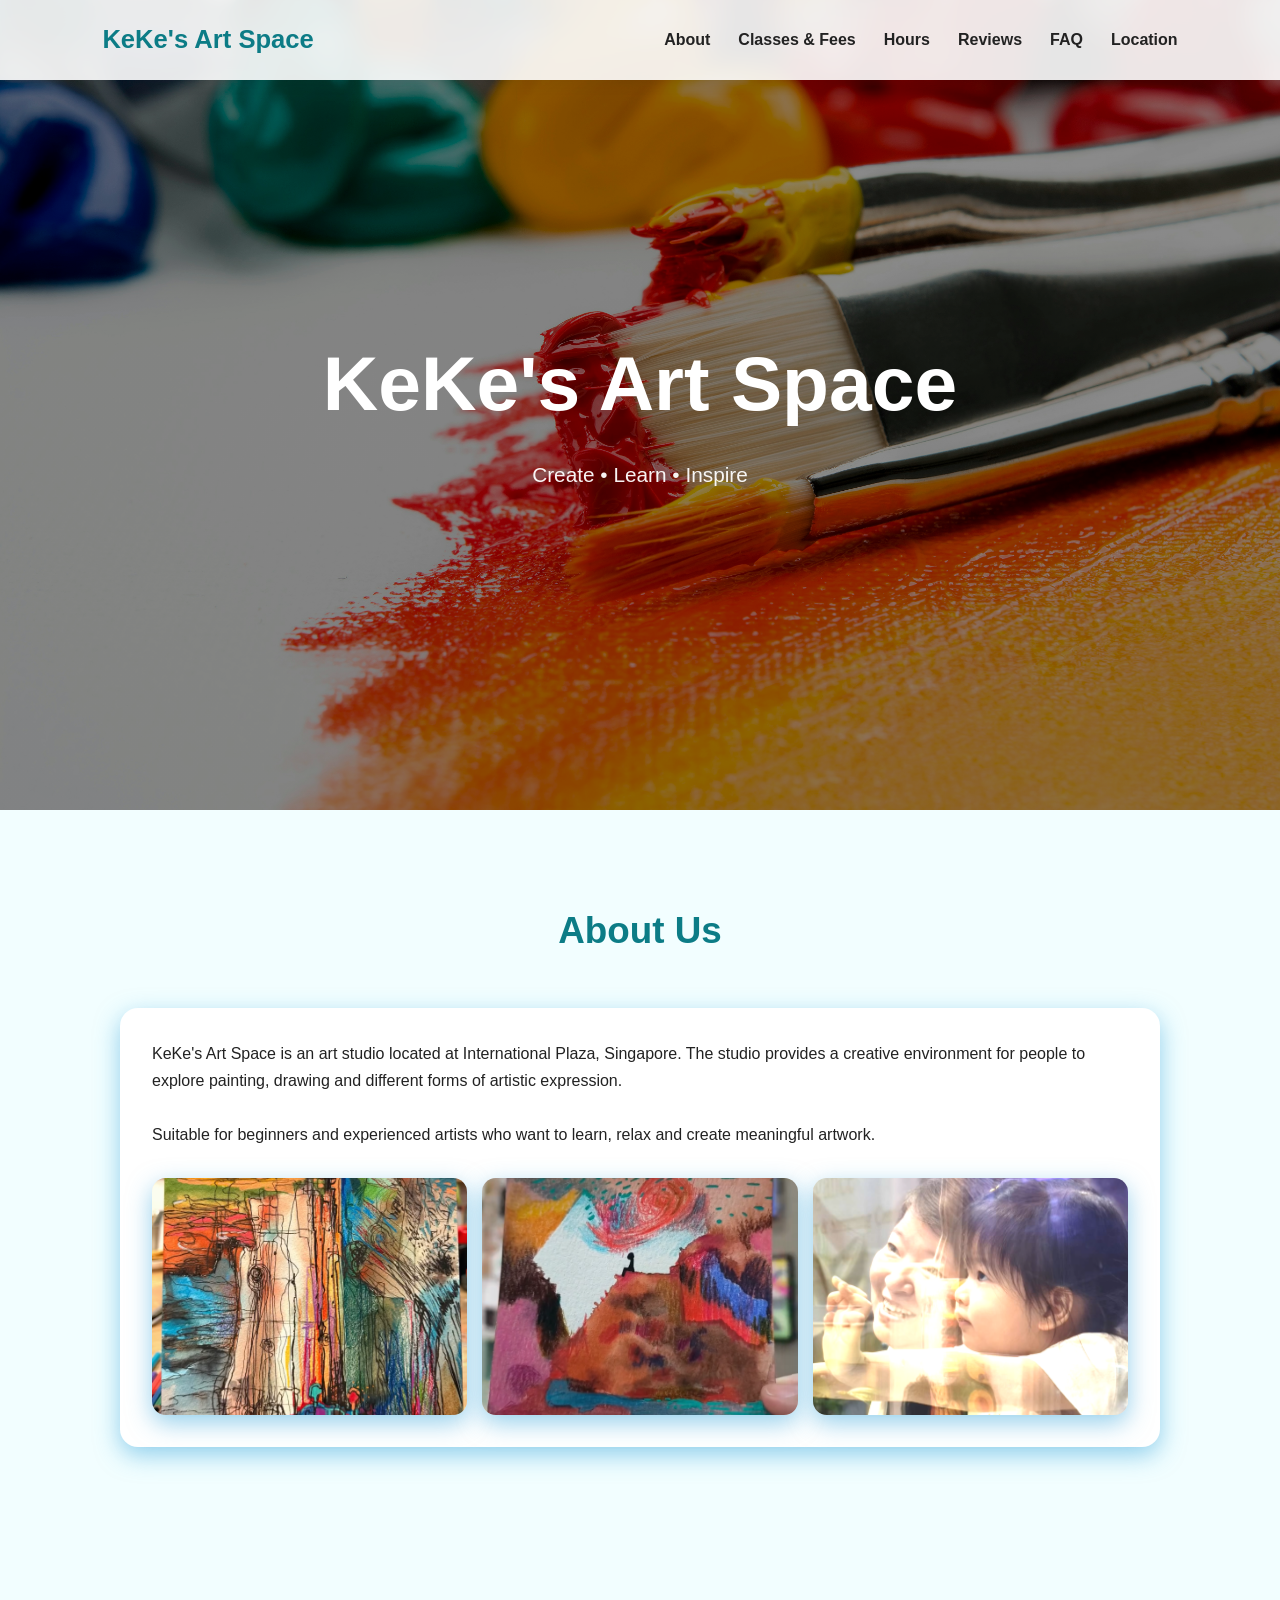
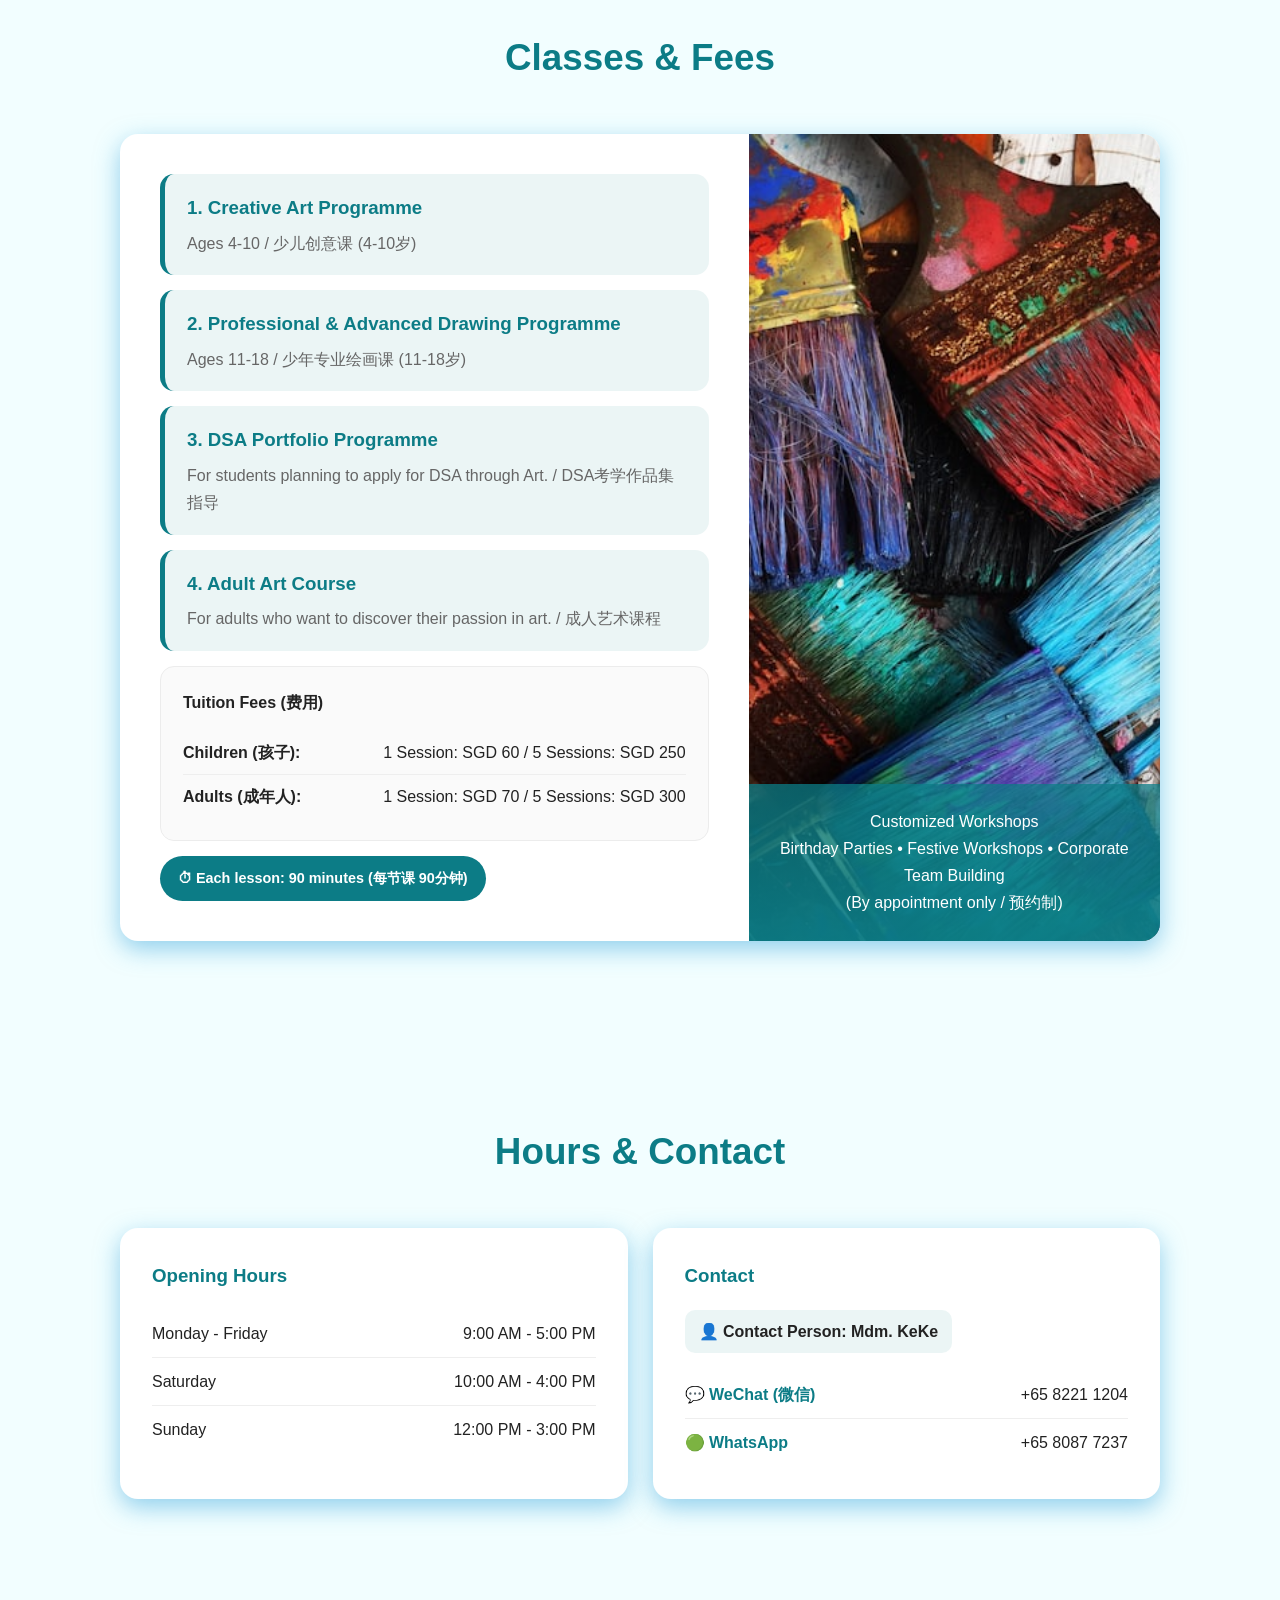
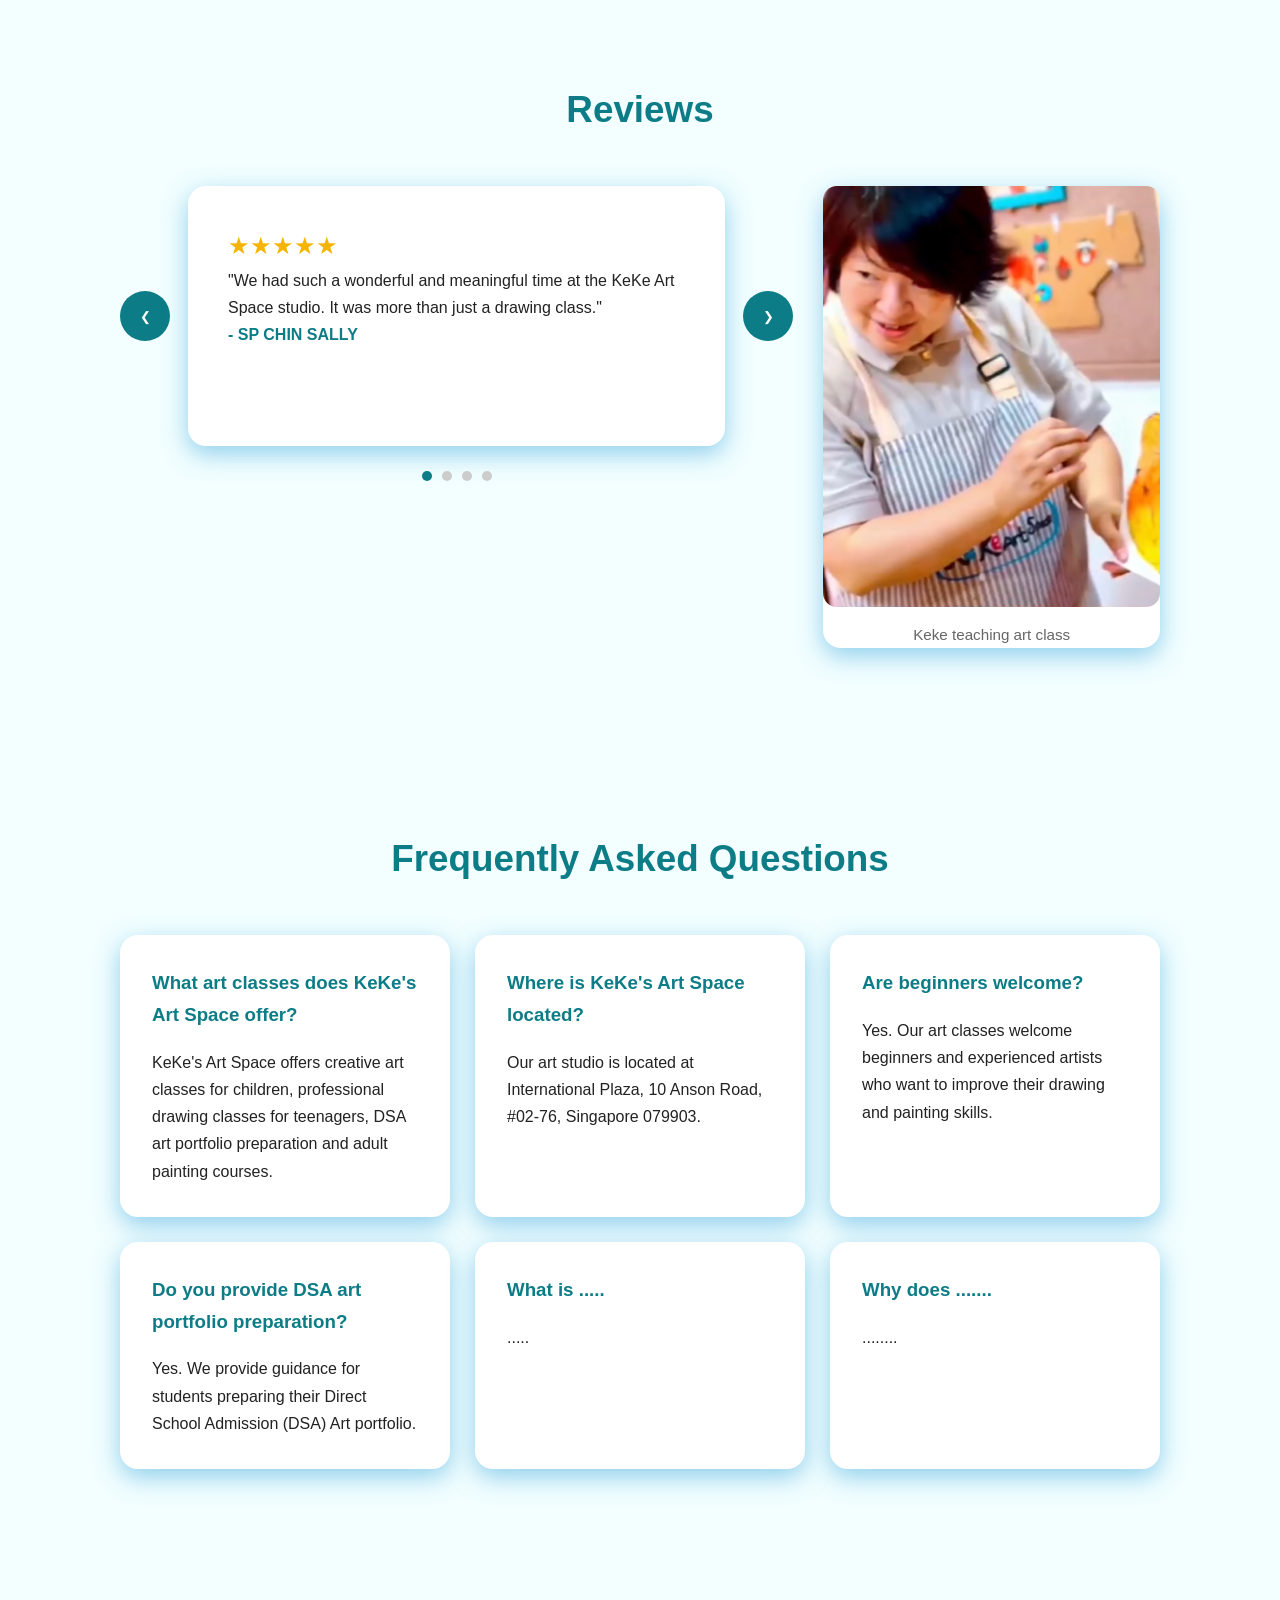
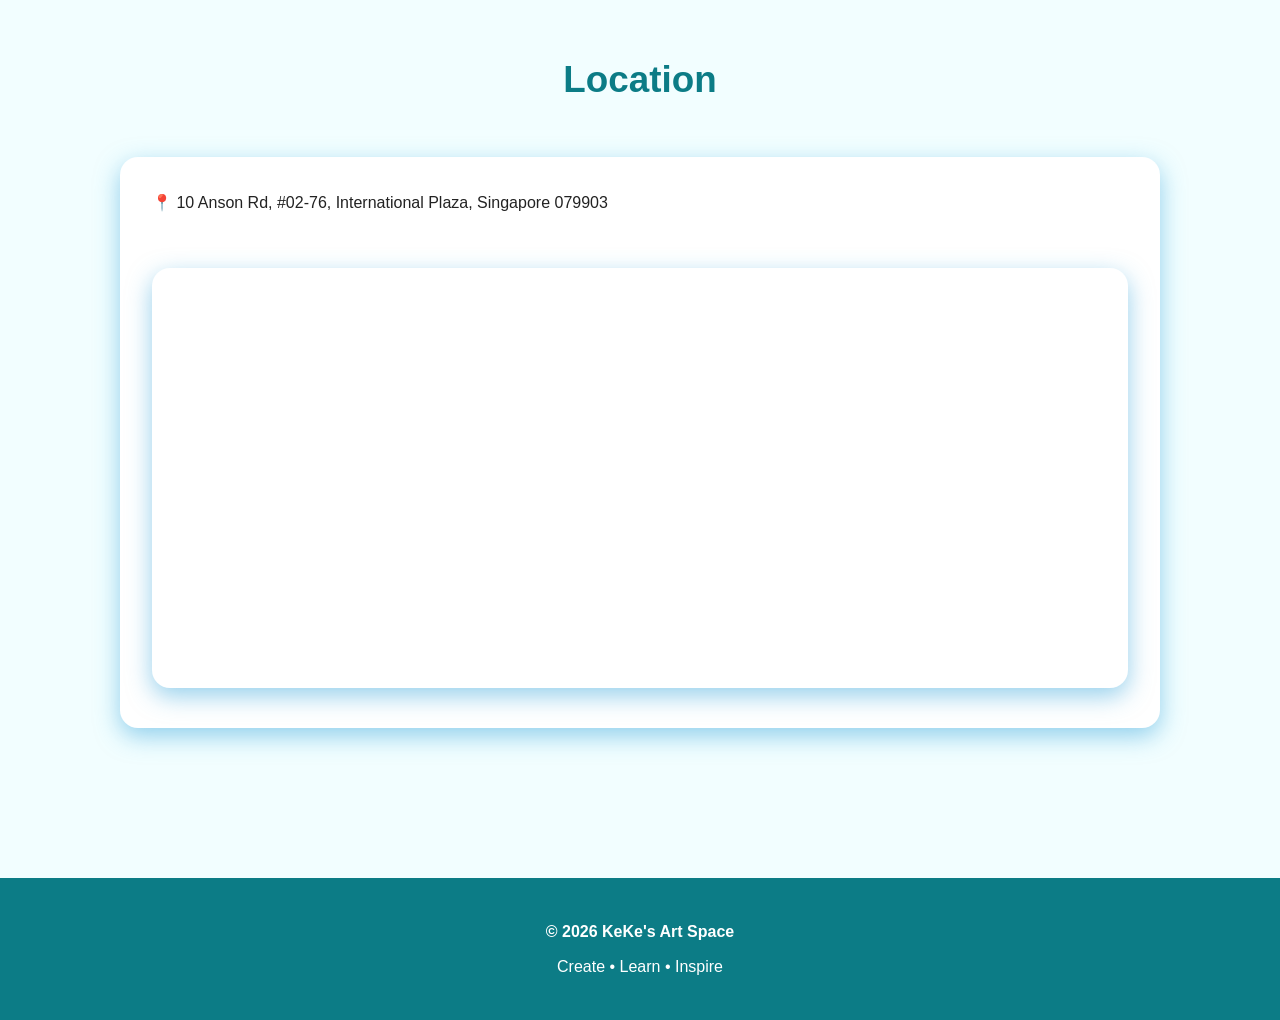
==== index.html @ b83b2293 "firstcommit" ====
<!DOCTYPE html>
<html lang="en">
<head>
	<meta charset="UTF-8">
	<meta name="viewport" content="width=device-width, initial-scale=1.0">
	<title>KeKe's Art Space</title>
	<link rel="stylesheet" href="style.css">
</head>
<body>

	<header>
		<div class="logo">KeKe's Art Space</div>

		<nav>
			<a href="#about">About</a>
			<a href="#classes">Classes & Fees</a>
			<a href="#hours">Hours</a>
			<a href="#reviews">Reviews</a>
			<a href="#faq">FAQ</a>
			<a href="#location">Location</a>
		</nav>
	</header>

	<div class="hero">
		<div>
			<h1>KeKe's Art Space</h1>
			<p>Create • Learn • Inspire</p>
		</div>
	</div>

	<section id="about">
		<h2>About Us</h2>

		<div class="card">
			<p>KeKe's Art Space is an art studio located at International Plaza, Singapore. The studio provides a creative environment for people to explore painting, drawing and different forms of artistic expression.</p>

			<br>

			<p>Suitable for beginners and experienced artists who want to learn, relax and create meaningful artwork.</p>

			<div class="gallery-grid">
				<div class="gallery-item">
					<img src="images/keke1.png" alt="KeKe Art Studio">
				</div>

				<div class="gallery-item">
					<img src="images/keke2.png" alt="Students Painting">
				</div>

				<div class="gallery-item">
					<img src="images/keke5.png" alt="Artwork">
				</div>
			</div>
		</div>
	</section>

	<section id="classes">
		<h2>Classes & Fees</h2>

		<div class="classes-container">

			<div class="classes-text">

				<div class="program-branch">
					<h3>1. Creative Art Programme</h3>
					<p>Ages 4-10 / 少儿创意课 (4-10岁)</p>
				</div>

				<div class="program-branch">
					<h3>2. Professional & Advanced Drawing Programme</h3>
					<p>Ages 11-18 / 少年专业绘画课 (11-18岁)</p>
				</div>

				<div class="program-branch">
					<h3>3. DSA Portfolio Programme</h3>
					<p>For students planning to apply for DSA through Art. / DSA考学作品集指导</p>
				</div>

				<div class="program-branch">
					<h3>4. Adult Art Course</h3>
					<p>For adults who want to discover their passion in art. / 成人艺术课程</p>
				</div>

				<div class="fee-sheet">
					<h4>Tuition Fees (费用)</h4>

					<div class="fee-row">
						<strong>Children (孩子):</strong>
						<span>1 Session: SGD 60 / 5 Sessions: SGD 250</span>
					</div>

					<div class="fee-row">
						<strong>Adults (成年人):</strong>
						<span>1 Session: SGD 70 / 5 Sessions: SGD 300</span>
					</div>
				</div>

				<div class="duration-tag">
					⏱ Each lesson: 90 minutes (每节课 90分钟)
				</div>

			</div>

			<div class="classes-image-wrapper">
				<img class="classes-img" src="images/artstuf2.jpeg" alt="Art Workspace">

				<div class="poster-overlay">
					<div>Customized Workshops</div>

					<span>
						Birthday Parties • Festive Workshops • Corporate Team Building
						<br>
						(By appointment only / 预约制)
					</span>
				</div>
			</div>

		</div>
	</section>
    	<section id="hours">
		<h2>Hours & Contact</h2>

		<div class="info">

			<div class="box">
				<h3>Opening Hours</h3>

				<div class="schedule-row">
					<span>Monday - Friday</span>
					<span>9:00 AM - 5:00 PM</span>
				</div>

				<div class="schedule-row">
					<span>Saturday</span>
					<span>10:00 AM - 4:00 PM</span>
				</div>

				<div class="schedule-row">
					<span>Sunday</span>
					<span>12:00 PM - 3:00 PM</span>
				</div>
			</div>

			<div class="box">
				<h3>Contact</h3>

				<div class="contact-person-tag">
					👤 <strong>Contact Person:</strong> Mdm. KeKe
				</div>

				<div class="contact-method-row">
					<span class="app-label">💬 WeChat (微信)</span>
					<span>+65 8221 1204</span>
				</div>

				<div class="contact-method-row">
					<span class="app-label">🟢 WhatsApp</span>
					<span>+65 8087 7237</span>
				</div>
			</div>

		</div>
	</section>

	<section id="reviews">
		<h2>Reviews</h2>

		<div class="review-section-wrapper">

			<div class="review-left">

				<div class="review-container">

					<button class="arrow" id="prevReview">❮</button>

					<div class="review-slider" id="reviewSlider">
					</div>

					<button class="arrow" id="nextReview">❯</button>

				</div>

				<div class="dots" id="reviewDots">
				</div>

			</div>

			<div class="review-right-pic">

				<div class="review-img-holder">
					<img src="images/keke3.png" alt="Keke teaching art class">
				</div>

				<div class="review-caption">
					Keke teaching art class
				</div>

			</div>

		</div>

	</section>

	<section id="faq" class="reveal">

				<h2>Frequently Asked Questions</h2>

				<div class="info">

					<article class="box">

						<h3>What art classes does KeKe's Art Space offer?</h3>
						<p>
							KeKe's Art Space offers creative art classes for children,
							professional drawing classes for teenagers, DSA art portfolio
							preparation and adult painting courses.
						</p>
					</article>
					<article class="box">
						<h3>Where is KeKe's Art Space located?</h3>
						<p>
							Our art studio is located at International Plaza,
							10 Anson Road, #02-76, Singapore 079903.
						</p>
					</article>
					<article class="box">
						<h3>Are beginners welcome?</h3>
						<p>
							Yes. Our art classes welcome beginners and experienced artists
							who want to improve their drawing and painting skills.
						</p>
					</article>
					<article class="box">
						<h3>Do you provide DSA art portfolio preparation?</h3>
						<p>
							Yes. We provide guidance for students preparing their
							Direct School Admission (DSA) Art portfolio.
						</p>
					</article>
					<article class="box">
						<h3>What is .....</h3>
						<p>
							.....
						</p>
					</article>
					<article class="box">
						<h3>Why does .......</h3>
						<p>
							........
						</p>
					</article>
				</div>
			</section>

	<section id="location">
		<h2>Location</h2>

		<div class="card">

			<p>📍 10 Anson Rd, #02-76, International Plaza, Singapore 079903</p>

			<br>

			<iframe
				src="https://maps.google.com/maps?q=International%20Plaza%20Singapore&t=&z=13&ie=UTF8&iwloc=&output=embed"
				title="KeKe's Art Space Location">
			</iframe>

		</div>

	</section>

	<footer>
		<p>&copy; 2026 KeKe's Art Space</p>
		<p>Create • Learn • Inspire</p>
	</footer>

	<script src="app.js"></script>

</body>
</html>
---- style.css ----
:root{
    --primary:#0c7c86;
    --primary-light:#dff1f3;
    --bg:#e2fdff6e;
    --white:#fff;
    --text:#222;
    --text-light:#666;
    --radius:18px;
    --shadow:0 8px 25px rgba(54, 164, 219, 0.522);
    --shadow-hover:0 16px 35px rgba(58, 188, 228, 0.335);
    --transition:.25s ease;
    --container:1100px;
}

/* ===== Reset ===== */

*{
    margin:0;
    padding:0;
    box-sizing:border-box;
}

html{
    scroll-behavior:smooth;
}

body{
    font-family:"Poppins",sans-serif;
    background:var(--bg);
    color:var(--text);
    line-height:1.7;
}

img{
    display:block;
    width:100%;
}

a{
    color:inherit;
    text-decoration:none;
}

/* ===== Layout ===== */

section{
    max-width:var(--container);
    margin:auto;
    padding:90px 30px;
    opacity:0;
    transform:translateY(40px);
    transition:opacity .6s ease,transform .6s ease;
}

section.show{
    opacity:1;
    transform:none;
}

h2{
    margin-bottom:45px;
    color:var(--primary);
    text-align:center;
    font-size:2.3rem;
}

/* ===== Header ===== */

header{
    position:fixed;
    inset:0 0 auto;
    z-index:1000;
    display:flex;
    justify-content:space-between;
    align-items:center;
    width:100%;
    padding:18px 8%;
    background:rgba(255,255,255,.9);
    backdrop-filter:blur(12px);
    box-shadow:0 2px 15px rgba(0,0,0,.08);
}

.logo{
    color:var(--primary);
    font-size:1.6rem;
    font-weight:700;
}

nav{
    display:flex;
    gap:28px;
}

nav a{
    position:relative;
    font-weight:600;
    transition:color var(--transition);
}

nav a::after{
    content:"";
    position:absolute;
    left:50%;
    bottom:-5px;
    width:0;
    height:2px;
    background:var(--primary);
    transform:translateX(-50%);
    transition:.25s;
}

nav a:hover{
    color:var(--primary);
}

nav a:hover::after{
    width:100%;
}

/* ===== Hero ===== */

.hero{
    display:grid;
    place-items:center;
    max-width:none;
    height:90vh;
    color:#fff;
    text-align:center;
    background:
        linear-gradient(rgba(0,0,0,.45),rgba(0,0,0,.45)),
        url("images/artstuf.jpeg") center/cover;
}

.hero h1{
    margin-bottom:.5rem;
    font-size:clamp(3rem,7vw,4.8rem);
}

.hero p{
    font-size:1.3rem;
    opacity:.95;
}

/* ===== Cards ===== */

:is(.card,.box){
    padding:32px;
    background:#fff;
    border-radius:var(--radius);
    box-shadow:var(--shadow);
    transition:var(--transition);
}

:is(.card,.box):hover{
    transform:translateY(-6px);
    box-shadow:var(--shadow);
}
/* ===== Gallery ===== */

.gallery-grid{
    display:grid;
    grid-template-columns:repeat(auto-fit,minmax(220px,1fr));
    gap:15px;
    margin-top:30px;
}

.gallery-item{
    overflow:hidden;
    aspect-ratio:4/3;
    background:#eee;
    border-radius:14px;
    box-shadow:var(--shadow);
}

.gallery-item img{
    height:100%;
    object-fit:cover;
    transition:.4s;
}

.gallery-item:hover img{
    transform:scale(1.08);
}

/* ===== Classes ===== */

.classes-container,
.review,
.review-right-pic{
    background:#fff;
    border-radius:var(--radius);
    box-shadow:var(--shadow);
}

.classes-container{
    display:flex;
    overflow:hidden;
}

.classes-text{
    flex:1.2;
    display:flex;
    flex-direction:column;
    gap:15px;
    padding:40px;
}

.program-branch{
    padding:18px 22px;
    background:rgba(12,124,134,.08);
    border-left:5px solid var(--primary);
    border-radius:14px;
    transition:var(--transition);
}

.program-branch:hover{
    transform:translateX(6px);
    background:rgba(12,124,134,.12);
}

.program-branch h3{
    margin-bottom:6px;
    color:var(--primary);
}

.program-branch p{
    color:var(--text-light);
}

/* ===== Fees ===== */

.fee-sheet{
    padding:22px;
    background:#fafafa;
    border:1px solid #ececec;
    border-radius:14px;
}

.fee-sheet h4{
    margin-bottom:15px;
}

:is(.fee-row,.schedule-row,.contact-method-row){
    display:flex;
    justify-content:space-between;
    align-items:center;
    border-bottom:1px solid #eee;
}

.fee-row{
    gap:20px;
    padding:8px 0;
}

.schedule-row,
.contact-method-row{
    padding:10px 0;
}

:is(.fee-row,.schedule-row,.contact-method-row):last-child{
    border:none;
}

.duration-tag{
    align-self:flex-start;
    padding:10px 18px;
    background:var(--primary);
    color:#fff;
    border-radius:999px;
    font-size:.9rem;
    font-weight:600;
}

/* ===== Classes Image ===== */

.classes-image-wrapper{
    position:relative;
    flex:.9;
    min-height:550px;
}

.classes-img{
    width:100%;
    height:100%;
    object-fit:cover;
}

.poster-overlay{
    position:absolute;
    inset:auto 0 0;
    padding:24px;
    background:linear-gradient(to top,rgba(12,124,134,.95),rgba(12,124,134,.75));
    color:#fff;
    text-align:center;
}

.poster-overlay strong{
    display:block;
    margin-bottom:8px;
    font-size:1.2rem;
}

/* ===== Hours ===== */

.info{
    display:grid;
    grid-template-columns:repeat(auto-fit,minmax(320px,1fr));
    gap:25px;
}

.box h3{
    margin-bottom:18px;
    color:var(--primary);
}

.contact-person-tag{
    display:inline-block;
    margin-bottom:18px;
    padding:8px 14px;
    background:rgba(12,124,134,.08);
    border-radius:10px;
    font-weight:600;
}

.app-label{
    color:var(--primary);
    font-weight:600;
}

/* ===== Reviews ===== */

.review-section-wrapper{
    display:grid;
    grid-template-columns:2fr 1fr;
    gap:30px;
    align-items:stretch;
}

.review-container{
    display:flex;
    align-items:center;
    gap:18px;
}

.review-slider{
    flex:1;
}

.review{
    display:none;
    min-height:260px;
    padding:40px;
    animation:fade .35s ease;
}

.review.active{
    display:block;
}

.review blockquote{
    margin:18px 0;
    color:var(--text);
    font-size:1.08rem;
    line-height:1.8;
}

.review h4{
    color:var(--primary);
    font-size:1rem;
}

.stars{
    color:#f5b400;
    font-size:1.5rem;
}

.arrow{
    width:50px;
    aspect-ratio:1;
    border:none;
    border-radius:50%;
    background:var(--primary);
    color:#fff;
    cursor:pointer;
    transition:var(--transition);
}

.arrow:hover{
    transform:scale(1.08);
}

.dots{
    display:flex;
    justify-content:center;
    gap:10px;
    margin-top:25px;
}

.dot{
    width:10px;
    aspect-ratio:1;
    border-radius:50%;
    background:#ccc;
}

.active-dot{
    background:var(--primary);
}

.review-img-holder{
    overflow:hidden;
    border-radius:14px;
}

.review-img-holder img{
    aspect-ratio:4/5;
    object-fit:cover;
    transition:.4s;
}

.review-right-pic:hover img{
    transform:scale(1.05);
}

.review-caption{
    margin-top:15px;
    color:var(--text-light);
    text-align:center;
    font-size:.95rem;
}

/* ===== Map ===== */

iframe{
    width:100%;
    height:420px;
    margin-top:25px;
    border:none;
    border-radius:var(--radius);
    box-shadow:var(--shadow);
}

/* ===== Footer ===== */

footer{
    margin-top:60px;
    padding:40px 20px;
    background:var(--primary);
    color:#fff;
    text-align:center;
}

footer p:first-child{
    margin-bottom:8px;
    font-weight:600;
}

/* ===== Animations ===== */

@keyframes fade{
    from{
        opacity:0;
        transform:translateY(15px);
    }
    to{
        opacity:1;
        transform:none;
    }
}

/* ===== Responsive ===== */

@media (max-width:900px){

    header{
        flex-direction:column;
        gap:15px;
        padding:15px;
    }

    nav{
        flex-wrap:wrap;
        justify-content:center;
        gap:16px;
    }

    .hero h1{
        font-size:3rem;
    }

    .classes-container,
    .review-section-wrapper{
        display:block;
    }

    .classes-image-wrapper{
        min-height:320px;
    }

    .review-right-pic{
        margin-top:25px;
    }

    .review-container{
        gap:10px;
    }

    .arrow{
        width:42px;
    }

    :is(.fee-row,.schedule-row,.contact-method-row){
        flex-direction:column;
        align-items:flex-start;
        gap:5px;
    }
}
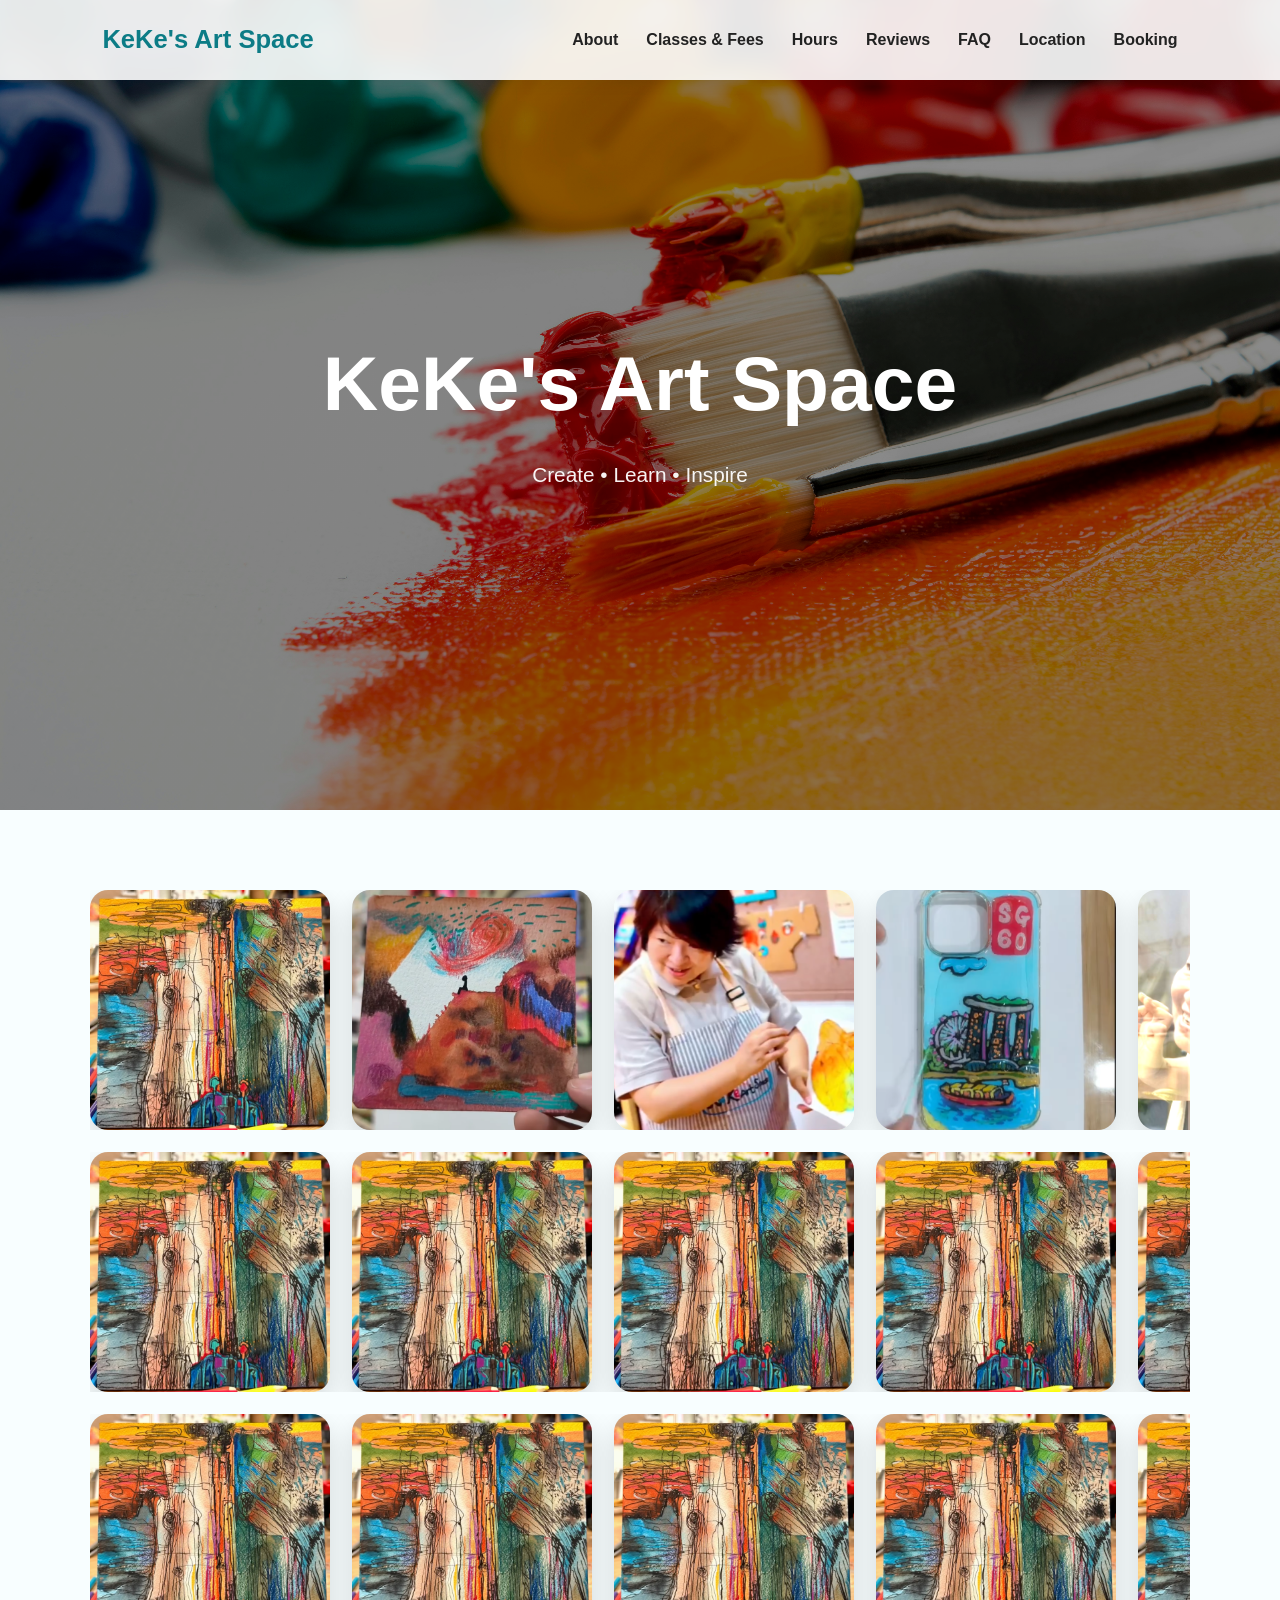
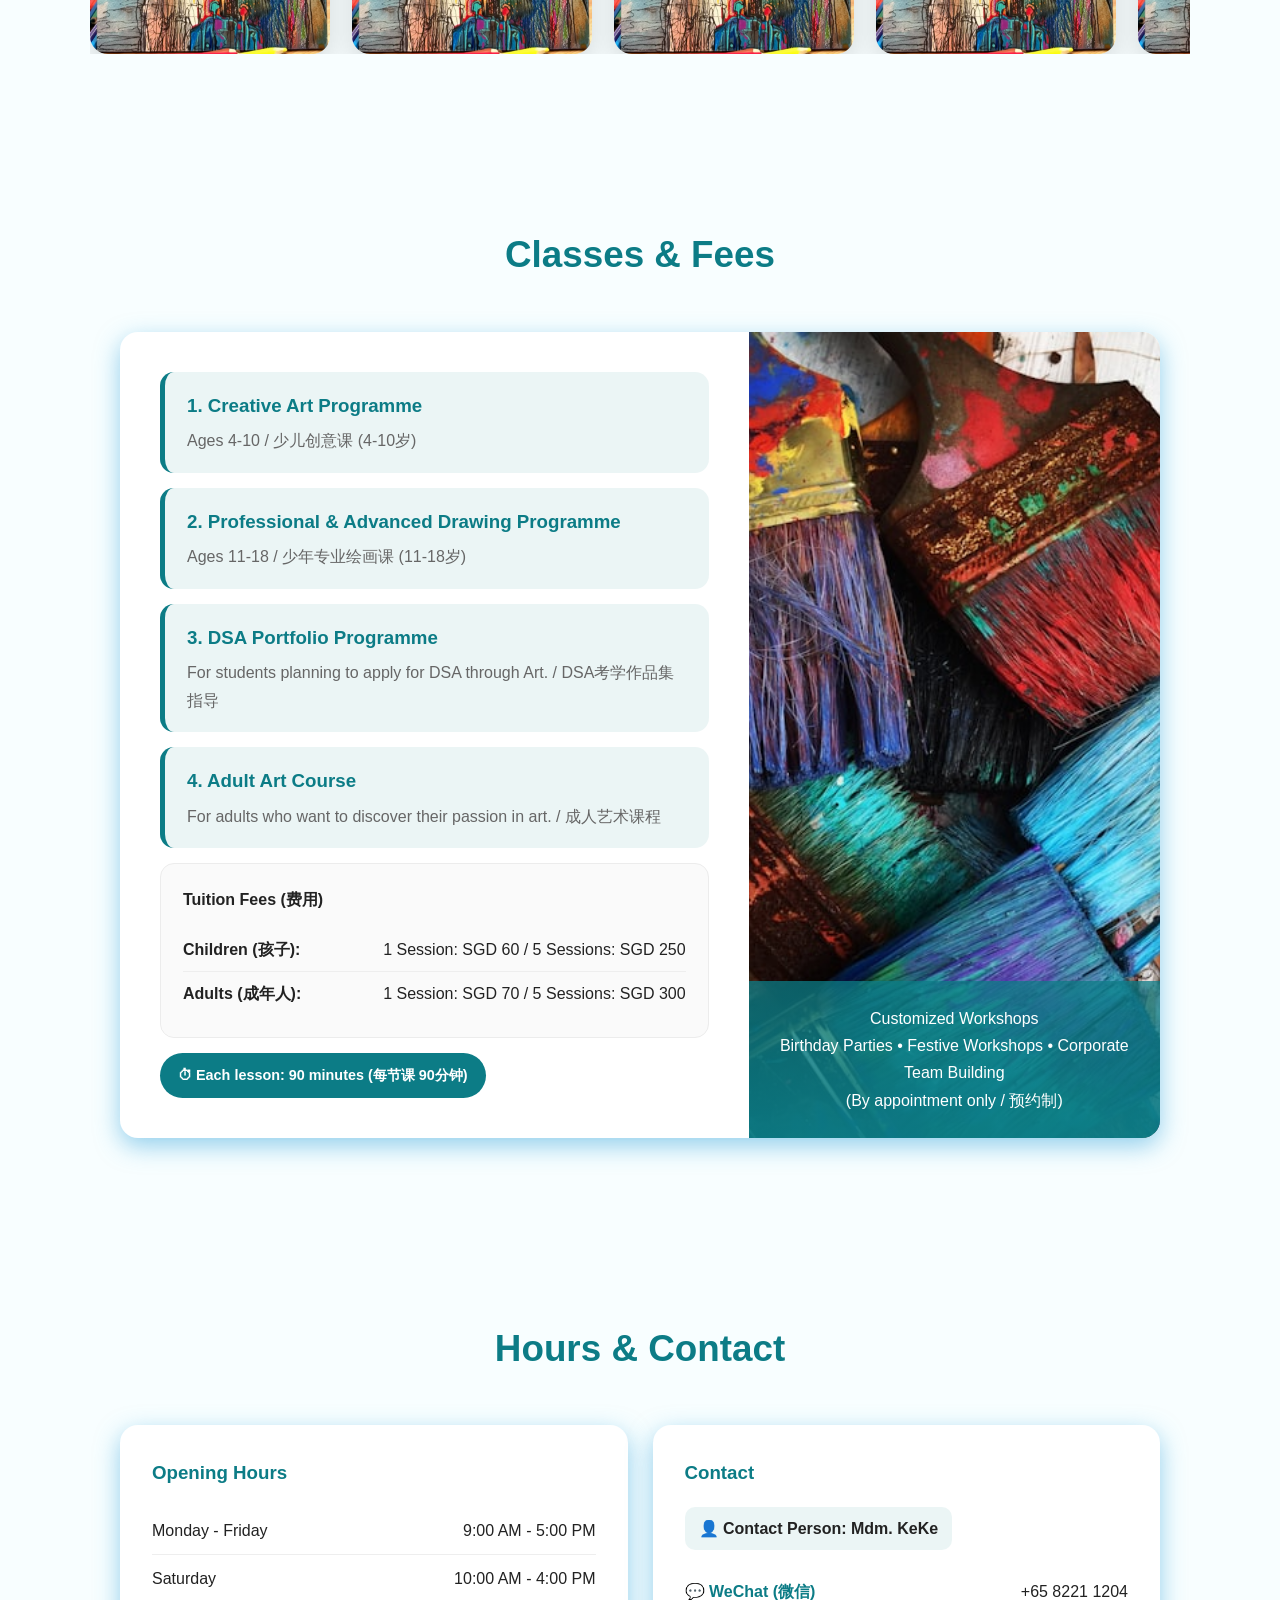
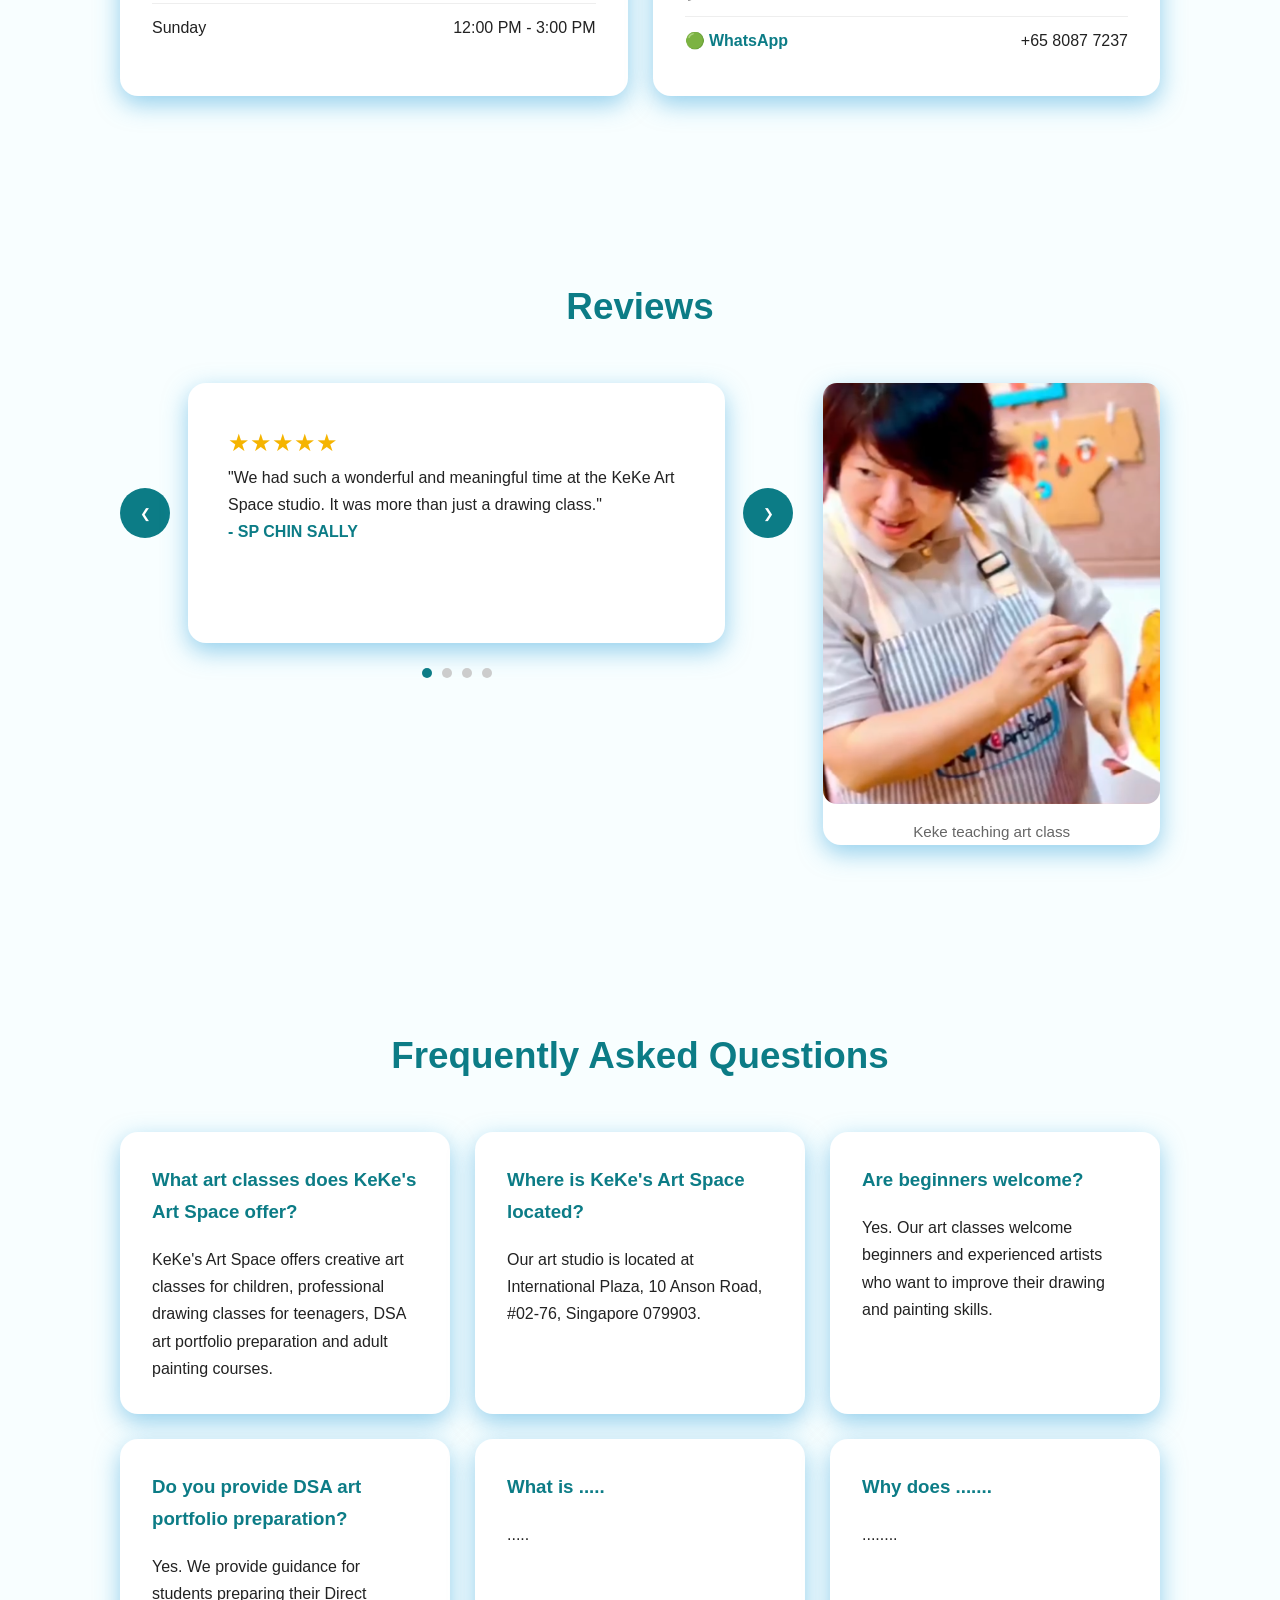
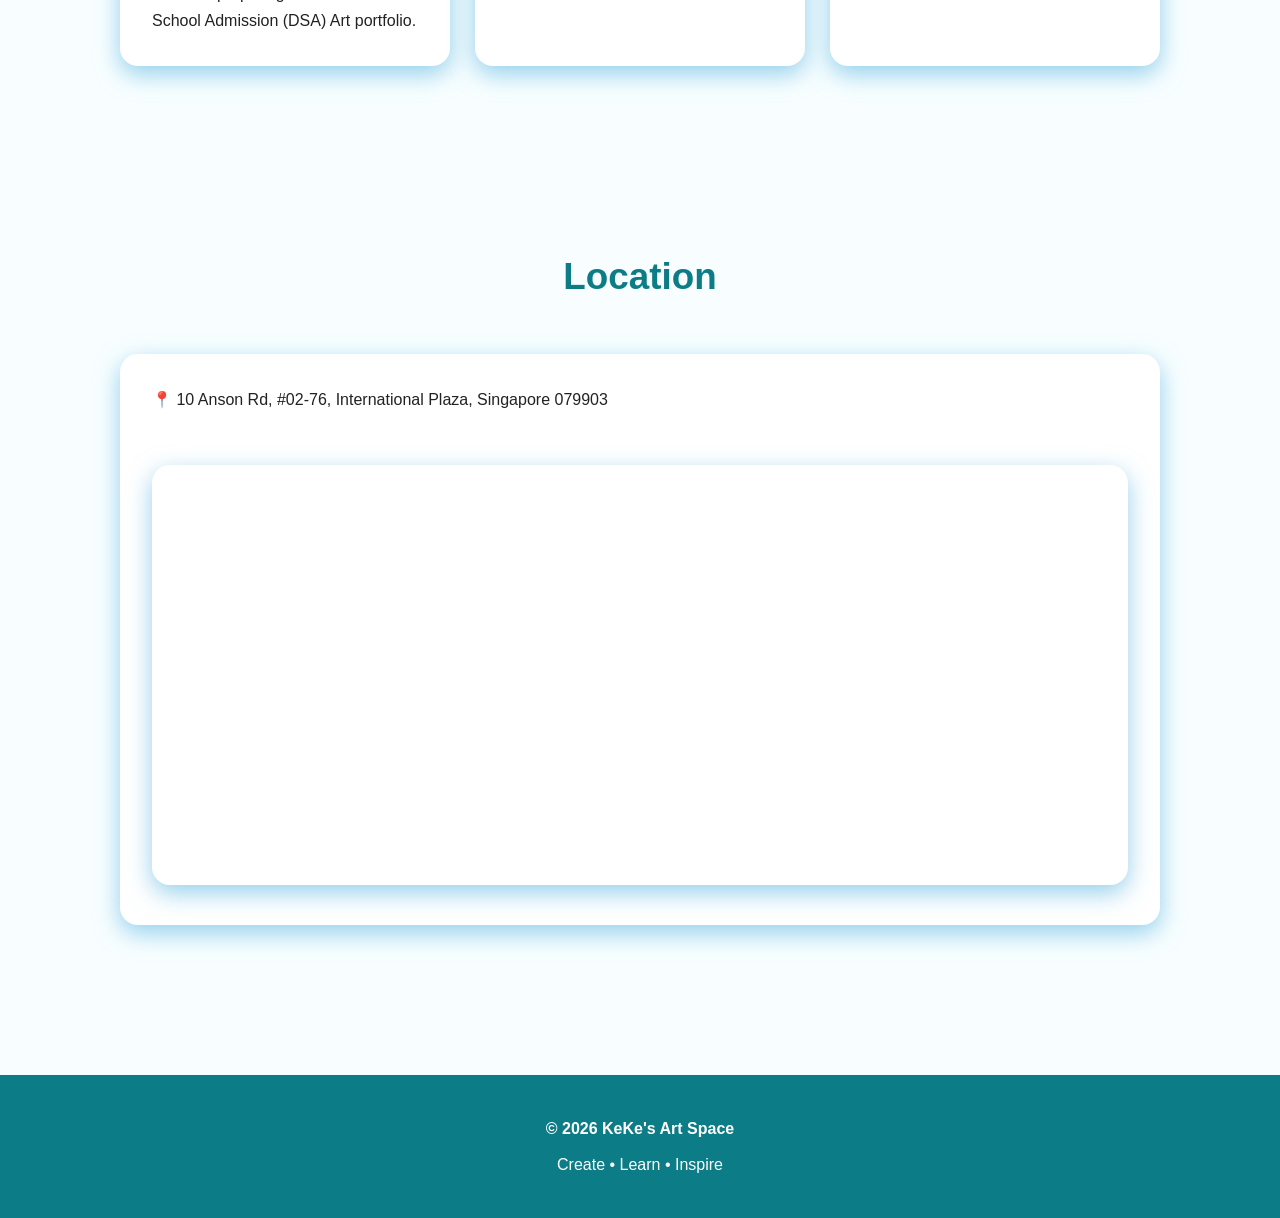
==== commit 51593497: "added final touches" ====
--- a/index.html
+++ b/index.html
@@ -18,6 +18,7 @@
 			<a href="#reviews">Reviews</a>
 			<a href="#faq">FAQ</a>
 			<a href="#location">Location</a>
+			<a href="booking.html">Booking</a>
 		</nav>
 	</header>
 
@@ -28,7 +29,7 @@
 		</div>
 	</div>
 
-	<section id="about">
+	<!--<section id="about">
 		<h2>About Us</h2>
 
 		<div class="card">
@@ -52,7 +53,68 @@
 				</div>
 			</div>
 		</div>
-	</section>
+	</section> -->
+
+	<section class="about-gallery">
+
+	<div class="gallery-row row-right">
+
+		<div class="gallery-track">
+
+			<img src="images/keke1.png" alt="">
+			<img src="images/keke2.png" alt="">
+			<img src="images/keke3.png" alt="">
+			<img src="images/keke4.png" alt="">
+			<img src="images/keke5.png" alt="">
+
+			<img src="images/keke1.png" alt="">
+			<img src="images/keke2.png" alt="">
+			<img src="images/keke3.png" alt="">
+			<img src="images/keke4.png" alt="">
+			<img src="images/keke5.png" alt="">
+
+		</div>
+
+	</div>
+
+	<div class="gallery-row row-left">
+
+		<div class="gallery-track">
+
+			<img src="images/keke1.png" alt="">
+			<img src="images/keke1.png" alt="">
+			<img src="images/keke1.png" alt="">
+			<img src="images/keke1.png" alt="">
+			<img src="images/keke1.png" alt="">
+			<img src="images/keke1.png" alt="">
+			<img src="images/keke1.png" alt="">
+			<img src="images/keke1.png" alt="">
+			<img src="images/keke1.png" alt="">
+			<img src="images/keke1.png" alt="">
+
+		</div>
+
+	</div>
+
+	<div class="gallery-row row-right">
+
+		<div class="gallery-track">
+			<img src="images/keke1.png" alt="">
+			<img src="images/keke1.png" alt="">
+			<img src="images/keke1.png" alt="">
+			<img src="images/keke1.png" alt="">
+			<img src="images/keke1.png" alt="">
+			<img src="images/keke1.png" alt="">
+			<img src="images/keke1.png" alt="">
+			<img src="images/keke1.png" alt="">
+			<img src="images/keke1.png" alt="">
+			<img src="images/keke1.png" alt="">
+
+		</div>
+
+	</div>
+
+</section>
 
 	<section id="classes">
 		<h2>Classes & Fees</h2>
--- a/style.css
+++ b/style.css
@@ -1,8 +1,8 @@
 :root{
     --primary:#0c7c86;
     --primary-light:#dff1f3;
-    --bg:#e2fdff6e;
-    --white:#fff;
+    --bg:#e2fdff3b;
+    --white:#f7feff4d;
     --text:#222;
     --text-light:#666;
     --radius:18px;
@@ -514,4 +514,115 @@
         align-items:flex-start;
         gap:5px;
     }
+}
+
+
+.selected{
+	border:2px solid var(--primary);
+	transform:translateY(-6px);
+}
+
+.hidden{
+	opacity:0;
+	transform:translateY(40px);
+	transition:.6s ease;
+}
+
+.show{
+	opacity:1;
+	transform:none;
+}
+
+.floating-whatsapp{
+	position:fixed;
+	right:24px;
+	bottom:24px;
+	width:60px;
+	height:60px;
+	border-radius:50%;
+	display:grid;
+	place-items:center;
+	background:#25D366;
+	color:#fff;
+	box-shadow:0 10px 25px rgba(0,0,0,.2);
+	z-index:999;
+	transition:.25s;
+}
+
+.floating-whatsapp:hover{
+	transform:scale(1.08);
+}
+
+.about-gallery{
+	padding:80px 0;
+	display:flex;
+	flex-direction:column;
+	gap:22px;
+	overflow:hidden;
+    max-height: 20%;
+}
+
+.gallery-row{
+	width:100%;
+	overflow:hidden;
+    max-height: 10%;
+    height: 50%;
+}
+
+.gallery-track{
+	display:flex;
+	gap:22px;
+	width:max-content;
+}
+
+.gallery-track img{
+	width:240px;
+	aspect-ratio:1;
+	object-fit:cover;
+	border-radius:18px;
+	flex-shrink:0;
+	box-shadow:0 12px 28px rgba(0,0,0,.15);
+	transition:.3s;
+}
+
+.gallery-track img:hover{
+	transform:scale(1.05);
+}
+
+.row-right .gallery-track{
+	animation:scrollRight 28s linear infinite;
+}
+
+.row-left .gallery-track{
+	animation:scrollLeft 28s linear infinite;
+}
+
+@keyframes scrollLeft{
+	from{
+		transform:translateX(0);
+	}
+	to{
+		transform:translateX(calc(-50% - 11px));
+	}
+}
+
+@keyframes scrollRight{
+	from{
+		transform:translateX(calc(-50% - 11px));
+	}
+	to{
+		transform:translateX(0);
+	}
+}
+
+@media(max-width:768px){
+
+	.gallery-track img{
+		width:150px;
+	}
+
+	.gallery-track{
+		gap:14px;
+	}
+
 }
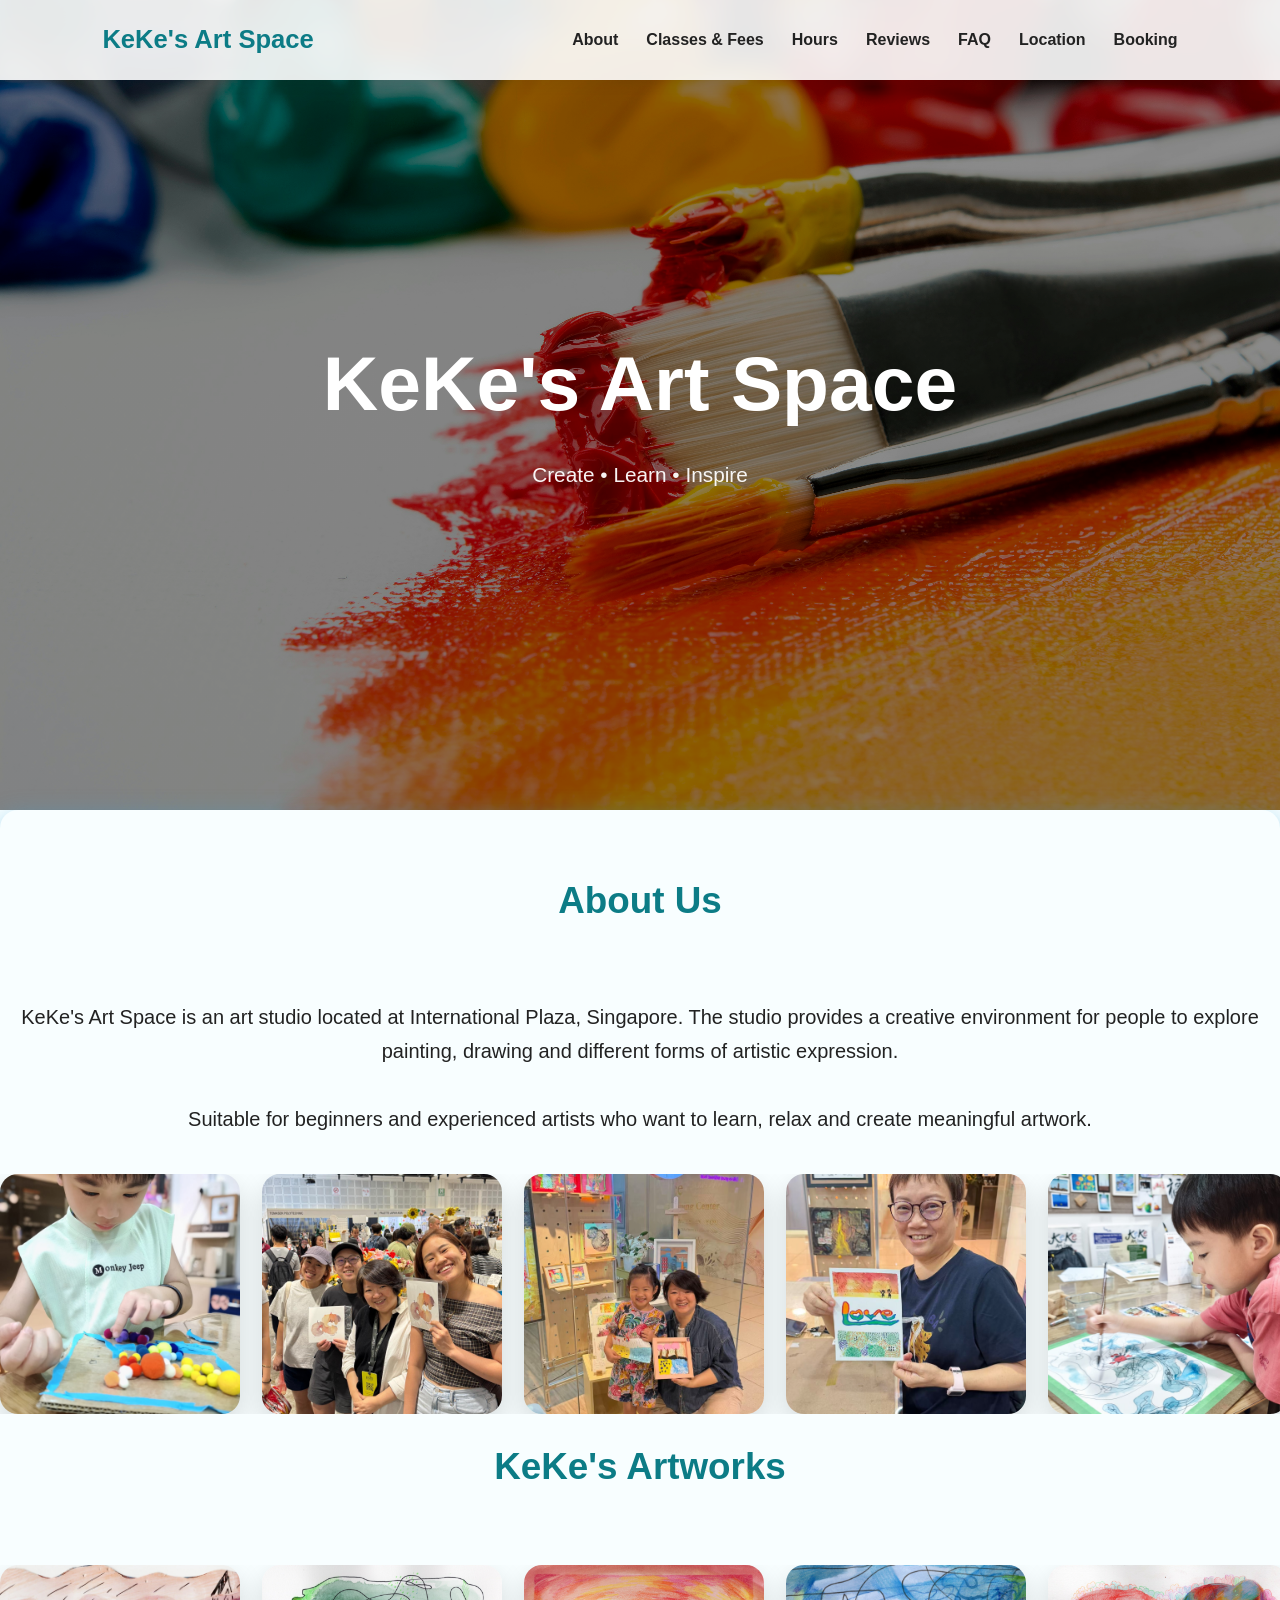
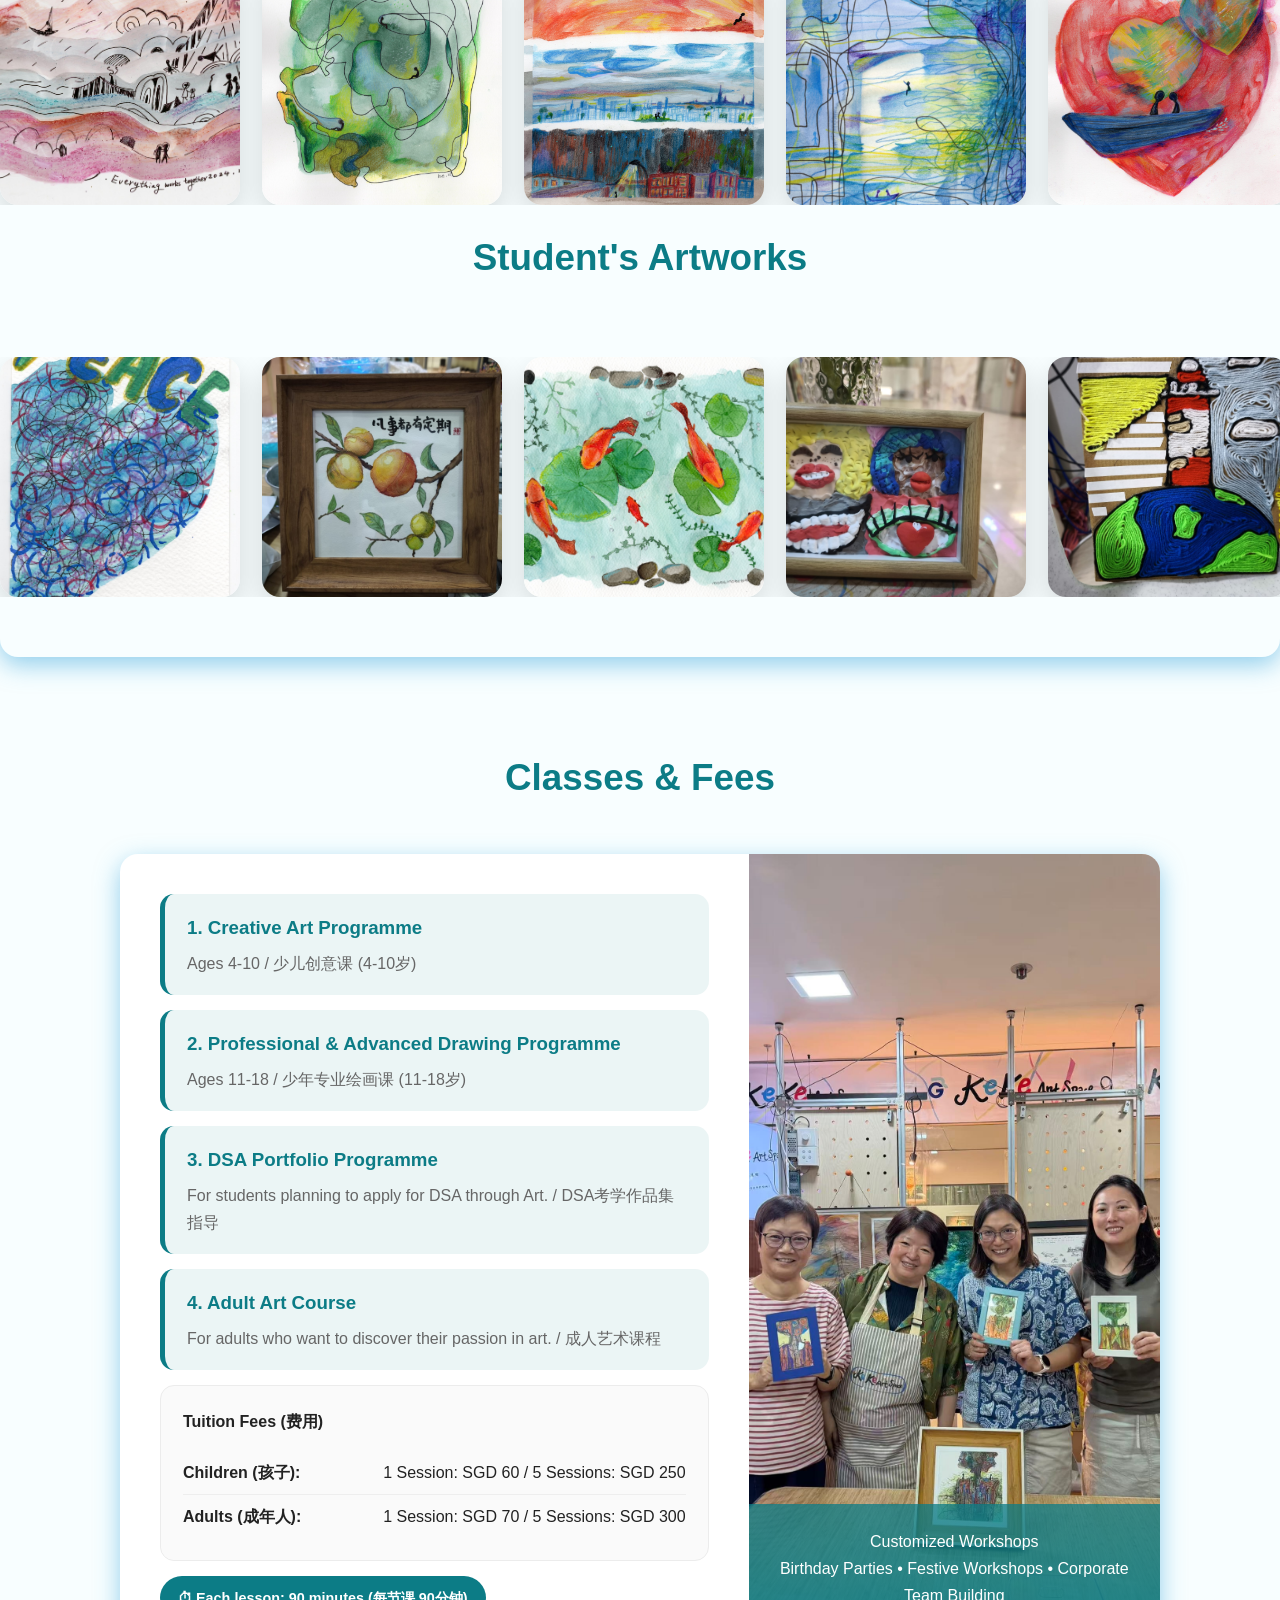
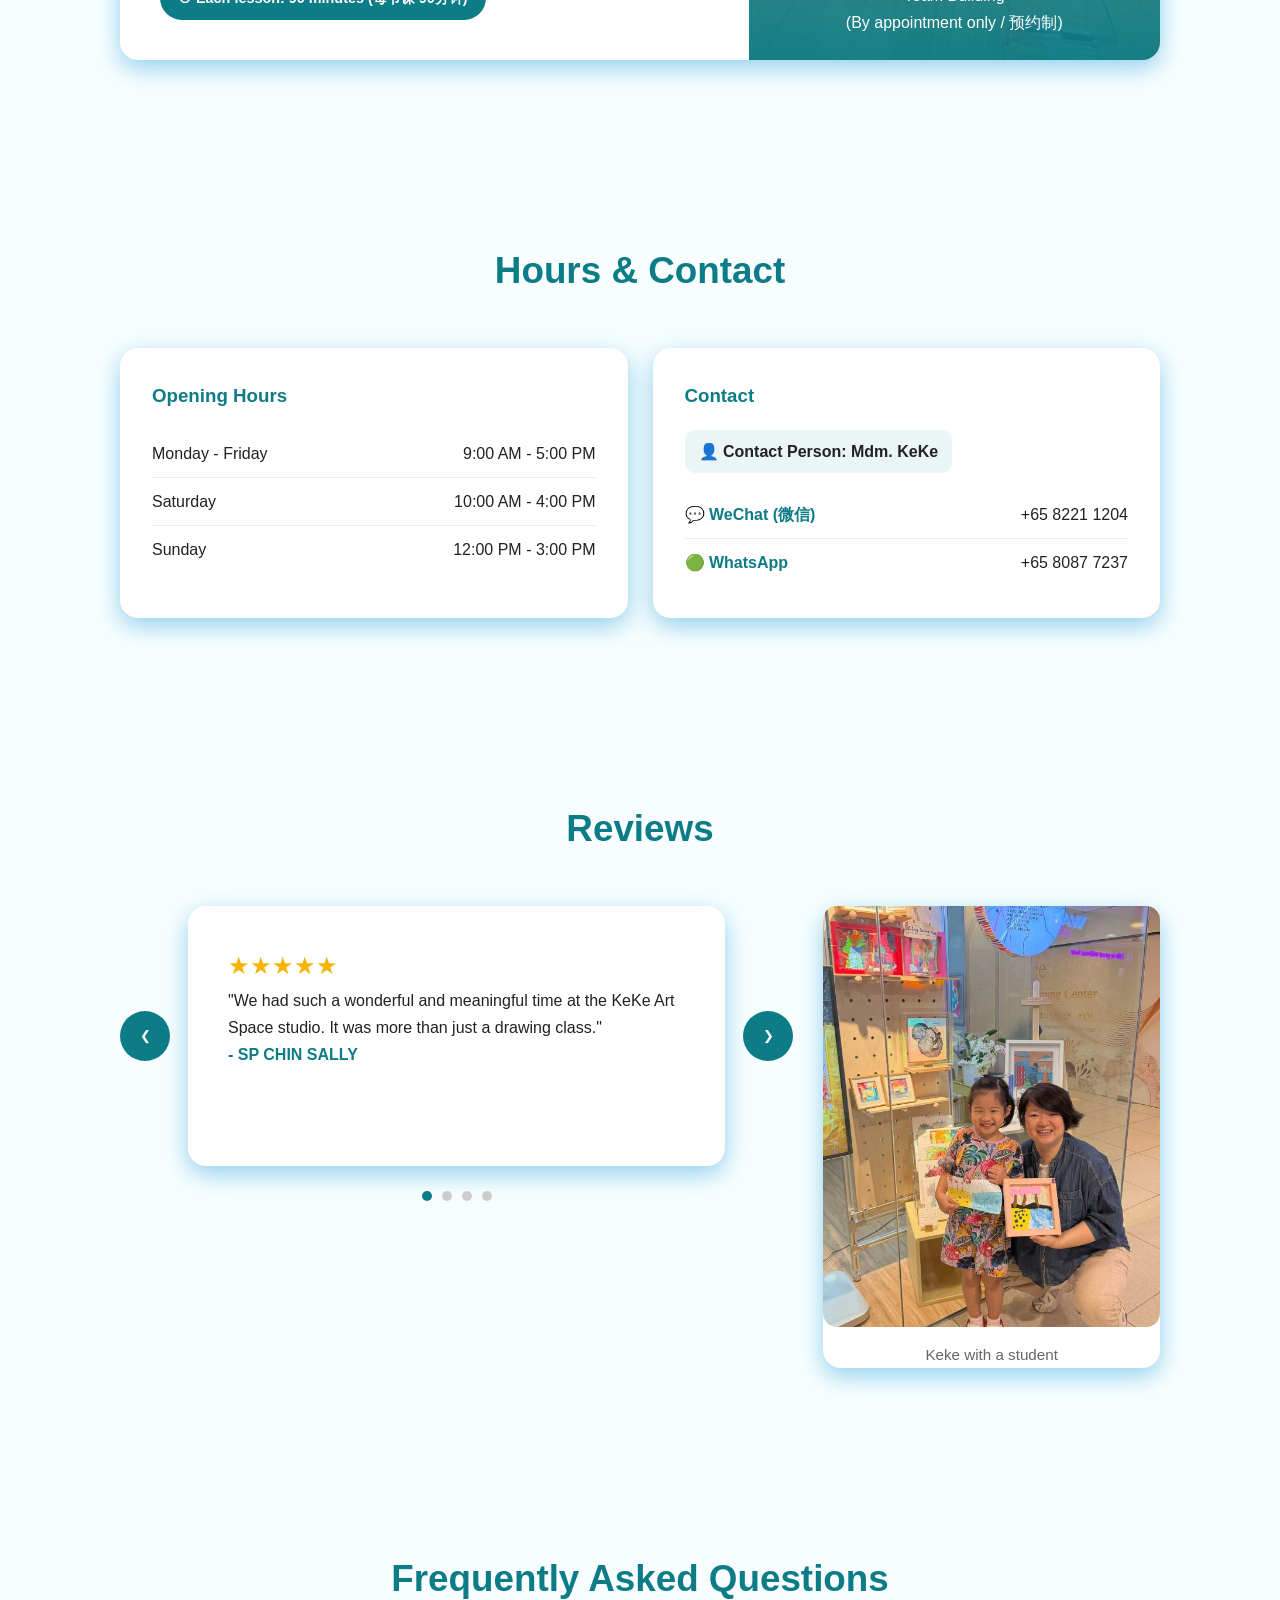
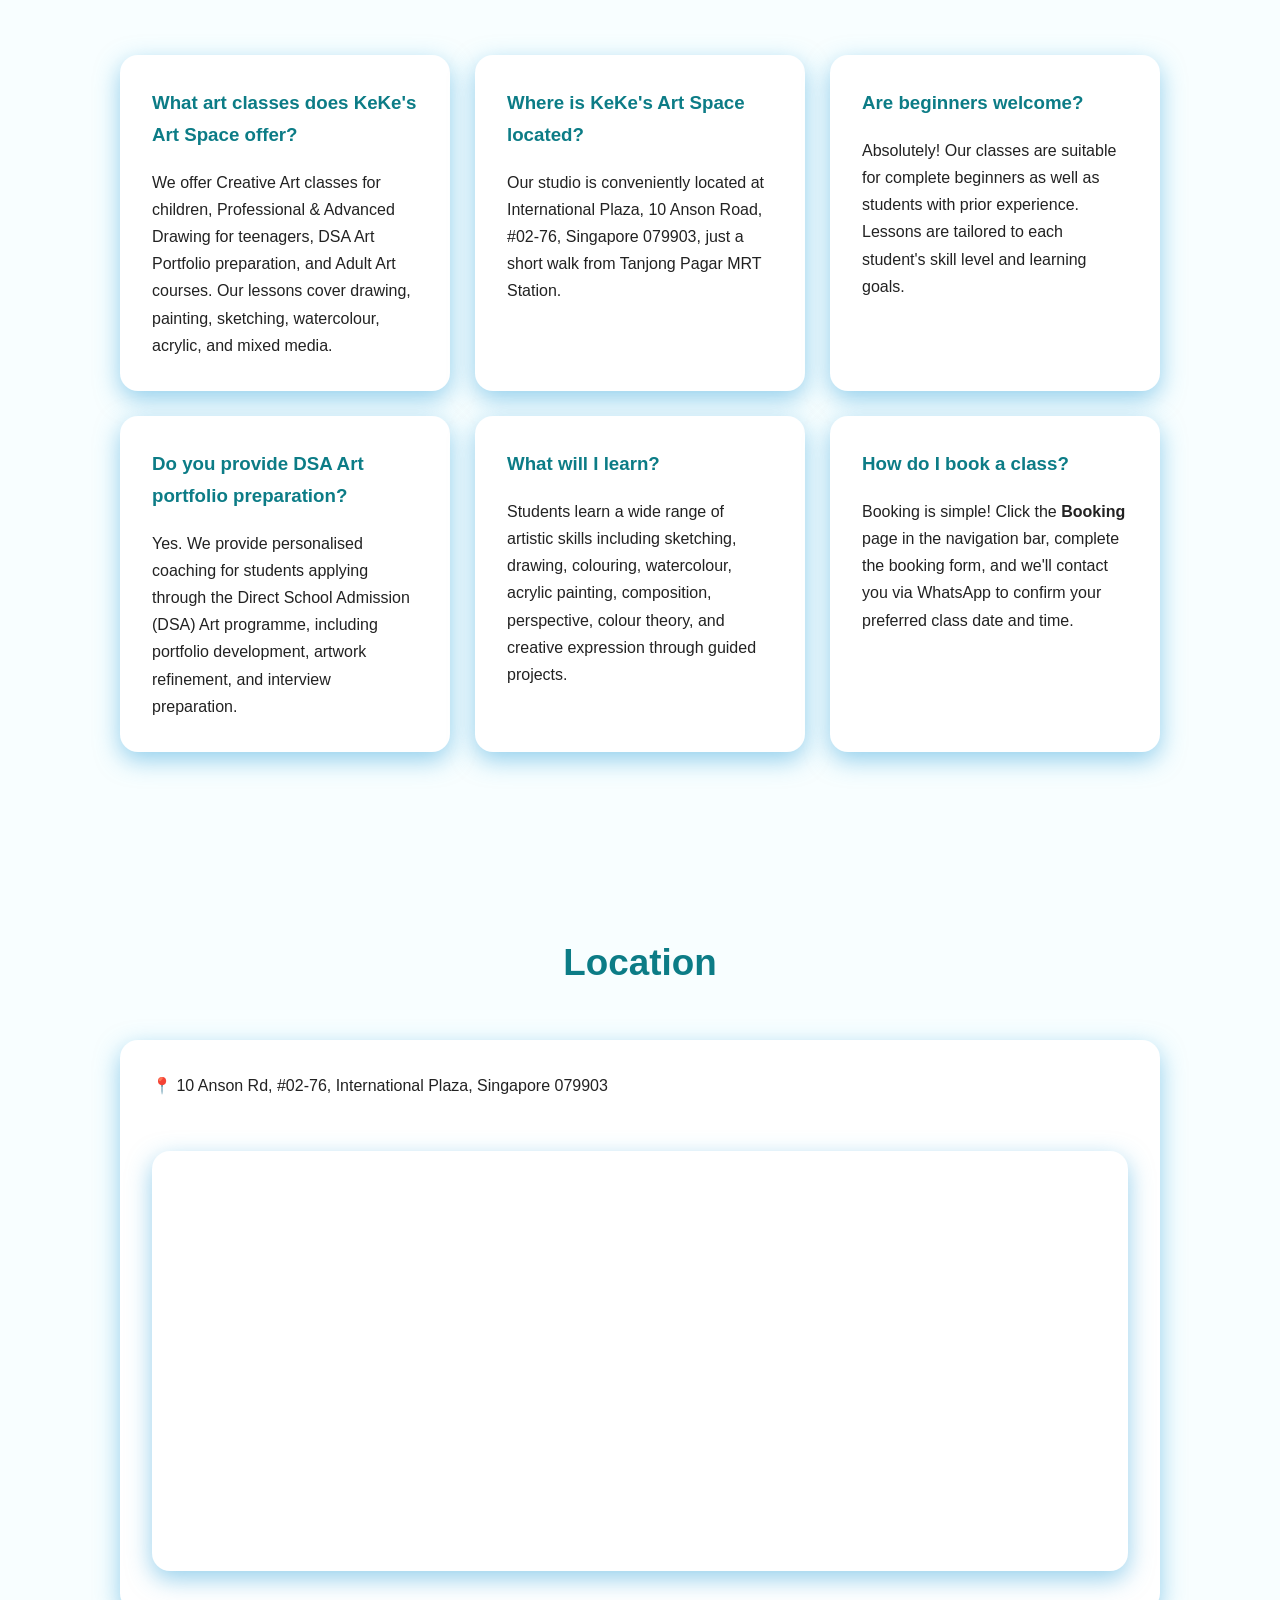
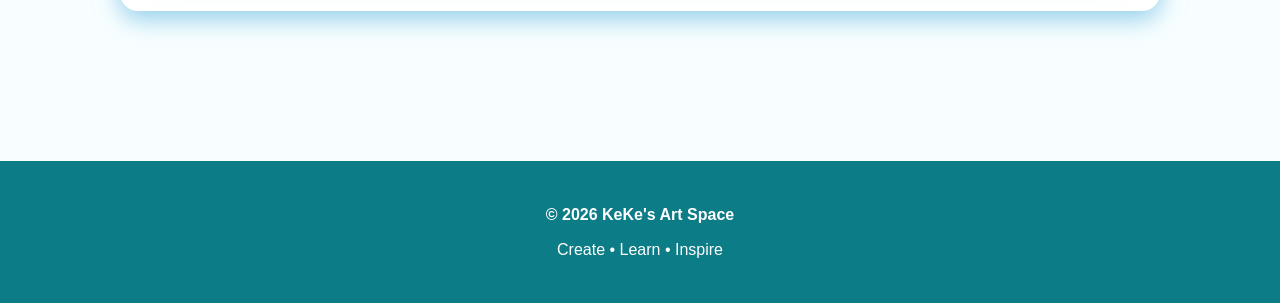
==== commit 6950dd78: "added finishing touches" ====
--- a/index.html
+++ b/index.html
@@ -5,6 +5,7 @@
 	<meta name="viewport" content="width=device-width, initial-scale=1.0">
 	<title>KeKe's Art Space</title>
 	<link rel="stylesheet" href="style.css">
+	<link rel="icon" type="image/x-icon" href="images/Kekeart.jpg">
 </head>
 <body>
 
@@ -29,88 +30,98 @@
 		</div>
 	</div>
 
-	<!--<section id="about">
+	
+
+	<section class="about-gallery">
+
 		<h2>About Us</h2>
 
-		<div class="card">
+		<div class="aboutcard">
 			<p>KeKe's Art Space is an art studio located at International Plaza, Singapore. The studio provides a creative environment for people to explore painting, drawing and different forms of artistic expression.</p>
 
 			<br>
 
 			<p>Suitable for beginners and experienced artists who want to learn, relax and create meaningful artwork.</p>
-
-			<div class="gallery-grid">
-				<div class="gallery-item">
-					<img src="images/keke1.png" alt="KeKe Art Studio">
-				</div>
-
-				<div class="gallery-item">
-					<img src="images/keke2.png" alt="Students Painting">
-				</div>
-
-				<div class="gallery-item">
-					<img src="images/keke5.png" alt="Artwork">
-				</div>
-			</div>
-		</div>
-	</section> -->
-
-	<section class="about-gallery">
-
-	<div class="gallery-row row-right">
-
-		<div class="gallery-track">
-
-			<img src="images/keke1.png" alt="">
-			<img src="images/keke2.png" alt="">
-			<img src="images/keke3.png" alt="">
-			<img src="images/keke4.png" alt="">
-			<img src="images/keke5.png" alt="">
-
-			<img src="images/keke1.png" alt="">
-			<img src="images/keke2.png" alt="">
-			<img src="images/keke3.png" alt="">
-			<img src="images/keke4.png" alt="">
-			<img src="images/keke5.png" alt="">
-
-		</div>
-
-	</div>
-
-	<div class="gallery-row row-left">
-
-		<div class="gallery-track">
-
-			<img src="images/keke1.png" alt="">
-			<img src="images/keke1.png" alt="">
-			<img src="images/keke1.png" alt="">
-			<img src="images/keke1.png" alt="">
-			<img src="images/keke1.png" alt="">
-			<img src="images/keke1.png" alt="">
-			<img src="images/keke1.png" alt="">
-			<img src="images/keke1.png" alt="">
-			<img src="images/keke1.png" alt="">
-			<img src="images/keke1.png" alt="">
-
-		</div>
-
-	</div>
-
-	<div class="gallery-row row-right">
-
-		<div class="gallery-track">
-			<img src="images/keke1.png" alt="">
-			<img src="images/keke1.png" alt="">
-			<img src="images/keke1.png" alt="">
-			<img src="images/keke1.png" alt="">
-			<img src="images/keke1.png" alt="">
-			<img src="images/keke1.png" alt="">
-			<img src="images/keke1.png" alt="">
-			<img src="images/keke1.png" alt="">
-			<img src="images/keke1.png" alt="">
-			<img src="images/keke1.png" alt="">
-
-		</div>
+		</div>
+		<div class="gallery-row row-right">
+
+			<div class="gallery-track">
+				
+				<img src="images/keke14.jpeg" alt="">
+				<img src="images/keke15.jpeg" alt="">
+				<img src="images/keke16.jpeg" alt="">
+				<img src="images/keke21.jpeg" alt="">
+				<img src="images/keke24.jpeg" alt="">
+				<img src="images/keke26.jpeg" alt="">
+				<img src="images/keke25.jpeg" alt="">
+
+				<img src="images/keke14.jpeg" alt="">
+				<img src="images/keke15.jpeg" alt="">
+				<img src="images/keke16.jpeg" alt="">
+				<img src="images/keke21.jpeg" alt="">
+				<img src="images/keke24.jpeg" alt="">
+				<img src="images/keke26.jpeg" alt="">
+				<img src="images/keke25.jpeg" alt="">
+				
+
+
+			</div>
+
+		</div>
+		<h2>KeKe's Artworks</h2>
+
+
+		<div class="gallery-row row-left">
+
+			<div class="gallery-track">
+
+				<img src="images/keke6.jpeg" alt="">
+				<img src="images/keke7.jpeg" alt="">
+				<img src="images/keke8.jpeg" alt="">
+				<img src="images/keke9.jpeg" alt="">
+				<img src="images/keke10.jpeg" alt="">
+				<img src="images/keke11.jpeg" alt="">
+				<img src="images/keke12.jpeg" alt="">
+				<img src="images/keke13.jpeg" alt="">
+
+				<img src="images/keke6.jpeg" alt="">
+				<img src="images/keke7.jpeg" alt="">
+				<img src="images/keke8.jpeg" alt="">
+				<img src="images/keke9.jpeg" alt="">
+				<img src="images/keke10.jpeg" alt="">
+				<img src="images/keke11.jpeg" alt="">
+				<img src="images/keke12.jpeg" alt="">
+				<img src="images/keke13.jpeg" alt="">
+
+			</div>
+
+		</div>
+
+
+		<h2>Student's Artworks</h2>
+
+
+		<div class="gallery-row row-right">
+
+			<div class="gallery-track">
+
+				<img src="images/keke17.jpeg" alt="">
+				<img src="images/keke18.jpeg" alt="">
+				<img src="images/keke19.jpeg" alt="">
+				<img src="images/keke20.jpeg" alt="">
+				<img src="images/keke23.jpeg" alt="">
+				<img src="images/keke28.jpeg" alt="">
+				<img src="images/keke29.jpeg" alt="">
+
+				<img src="images/keke17.jpeg" alt="">
+				<img src="images/keke18.jpeg" alt="">
+				<img src="images/keke19.jpeg" alt="">
+				<img src="images/keke20.jpeg" alt="">
+				<img src="images/keke23.jpeg" alt="">
+				<img src="images/keke28.jpeg" alt="">
+				<img src="images/keke29.jpeg" alt="">
+
+			</div>
 
 	</div>
 
@@ -164,7 +175,7 @@
 			</div>
 
 			<div class="classes-image-wrapper">
-				<img class="classes-img" src="images/artstuf2.jpeg" alt="Art Workspace">
+				<img class="classes-img" src="images/keke30.jpeg" alt="Art Workspace">
 
 				<div class="poster-overlay">
 					<div>Customized Workshops</div>
@@ -250,11 +261,11 @@
 			<div class="review-right-pic">
 
 				<div class="review-img-holder">
-					<img src="images/keke3.png" alt="Keke teaching art class">
+					<img src="images/keke16.jpeg" alt="Keke teaching art class">
 				</div>
 
 				<div class="review-caption">
-					Keke teaching art class
+					Keke with a student
 				</div>
 
 			</div>
@@ -270,49 +281,62 @@
 				<div class="info">
 
 					<article class="box">
-
 						<h3>What art classes does KeKe's Art Space offer?</h3>
 						<p>
-							KeKe's Art Space offers creative art classes for children,
-							professional drawing classes for teenagers, DSA art portfolio
-							preparation and adult painting courses.
+							We offer Creative Art classes for children, Professional & Advanced Drawing
+							for teenagers, DSA Art Portfolio preparation, and Adult Art courses.
+							Our lessons cover drawing, painting, sketching, watercolour, acrylic,
+							and mixed media.
 						</p>
-					</article>
-					<article class="box">
-						<h3>Where is KeKe's Art Space located?</h3>
-						<p>
-							Our art studio is located at International Plaza,
-							10 Anson Road, #02-76, Singapore 079903.
-						</p>
-					</article>
-					<article class="box">
-						<h3>Are beginners welcome?</h3>
-						<p>
-							Yes. Our art classes welcome beginners and experienced artists
-							who want to improve their drawing and painting skills.
-						</p>
-					</article>
-					<article class="box">
-						<h3>Do you provide DSA art portfolio preparation?</h3>
-						<p>
-							Yes. We provide guidance for students preparing their
-							Direct School Admission (DSA) Art portfolio.
-						</p>
-					</article>
-					<article class="box">
-						<h3>What is .....</h3>
-						<p>
-							.....
-						</p>
-					</article>
-					<article class="box">
-						<h3>Why does .......</h3>
-						<p>
-							........
-						</p>
-					</article>
-				</div>
-			</section>
+						</article>
+
+						<article class="box">
+							<h3>Where is KeKe's Art Space located?</h3>
+							<p>
+								Our studio is conveniently located at International Plaza,
+								10 Anson Road, #02-76, Singapore 079903, just a short walk from
+								Tanjong Pagar MRT Station.
+							</p>
+						</article>
+
+						<article class="box">
+							<h3>Are beginners welcome?</h3>
+							<p>
+								Absolutely! Our classes are suitable for complete beginners as well as
+								students with prior experience. Lessons are tailored to each student's
+								skill level and learning goals.
+							</p>
+						</article>
+
+						<article class="box">
+							<h3>Do you provide DSA Art portfolio preparation?</h3>
+							<p>
+								Yes. We provide personalised coaching for students applying through the
+								Direct School Admission (DSA) Art programme, including portfolio
+								development, artwork refinement, and interview preparation.
+							</p>
+						</article>
+
+						<article class="box">
+							<h3>What will I learn?</h3>
+							<p>
+								Students learn a wide range of artistic skills including sketching,
+								drawing, colouring, watercolour, acrylic painting, composition,
+								perspective, colour theory, and creative expression through guided
+								projects.
+							</p>
+						</article>
+
+						<article class="box">
+							<h3>How do I book a class?</h3>
+							<p>
+								Booking is simple! Click the <a href="booking.html"><strong>Booking</strong></a> page in the navigation
+								bar, complete the booking form, and we'll contact you via WhatsApp to
+								confirm your preferred class date and time.
+							</p>
+						</article>
+									</div>
+								</section>
 
 	<section id="location">
 		<h2>Location</h2>
--- a/style.css
+++ b/style.css
@@ -181,6 +181,19 @@
 .gallery-item:hover img{
     transform:scale(1.08);
 }
+
+.aboutcard{
+    text-align:center;
+	margin-bottom:16px;
+    font-size: 125%;
+	transition:all .25s ease;
+}
+
+.aboutcard:hover{
+	transform:scale(1.04);
+}
+
+	
 
 /* ===== Classes ===== */
 
@@ -554,12 +567,17 @@
 }
 
 .about-gallery{
-	padding:80px 0;
+    min-width: 100%;
+    margin: 0%;
+	padding:60px 0;
 	display:flex;
 	flex-direction:column;
 	gap:22px;
 	overflow:hidden;
     max-height: 20%;
+    border-radius:var(--radius);
+    box-shadow:var(--shadow);
+
 }
 
 .gallery-row{
@@ -590,11 +608,11 @@
 }
 
 .row-right .gallery-track{
-	animation:scrollRight 28s linear infinite;
+	animation:scrollRight 26s linear infinite;
 }
 
 .row-left .gallery-track{
-	animation:scrollLeft 28s linear infinite;
+	animation:scrollLeft 26s linear infinite;
 }
 
 @keyframes scrollLeft{
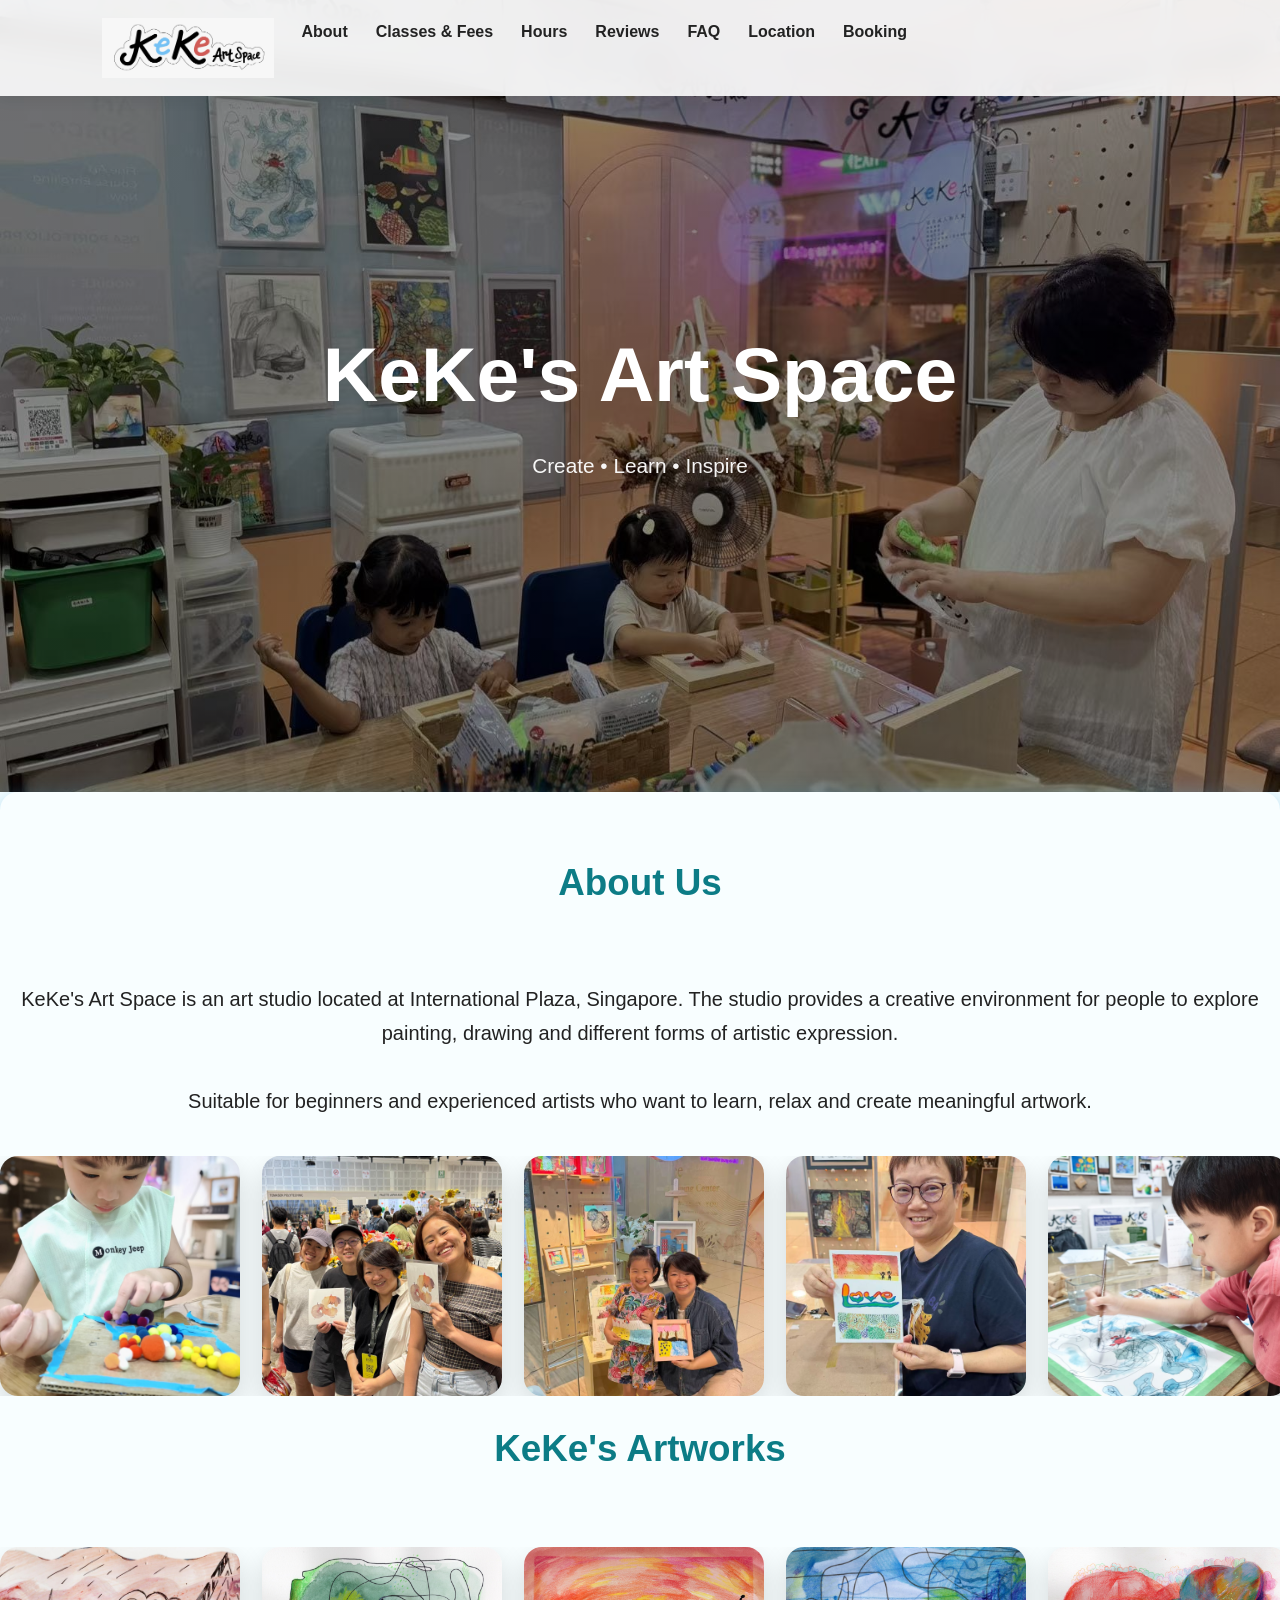
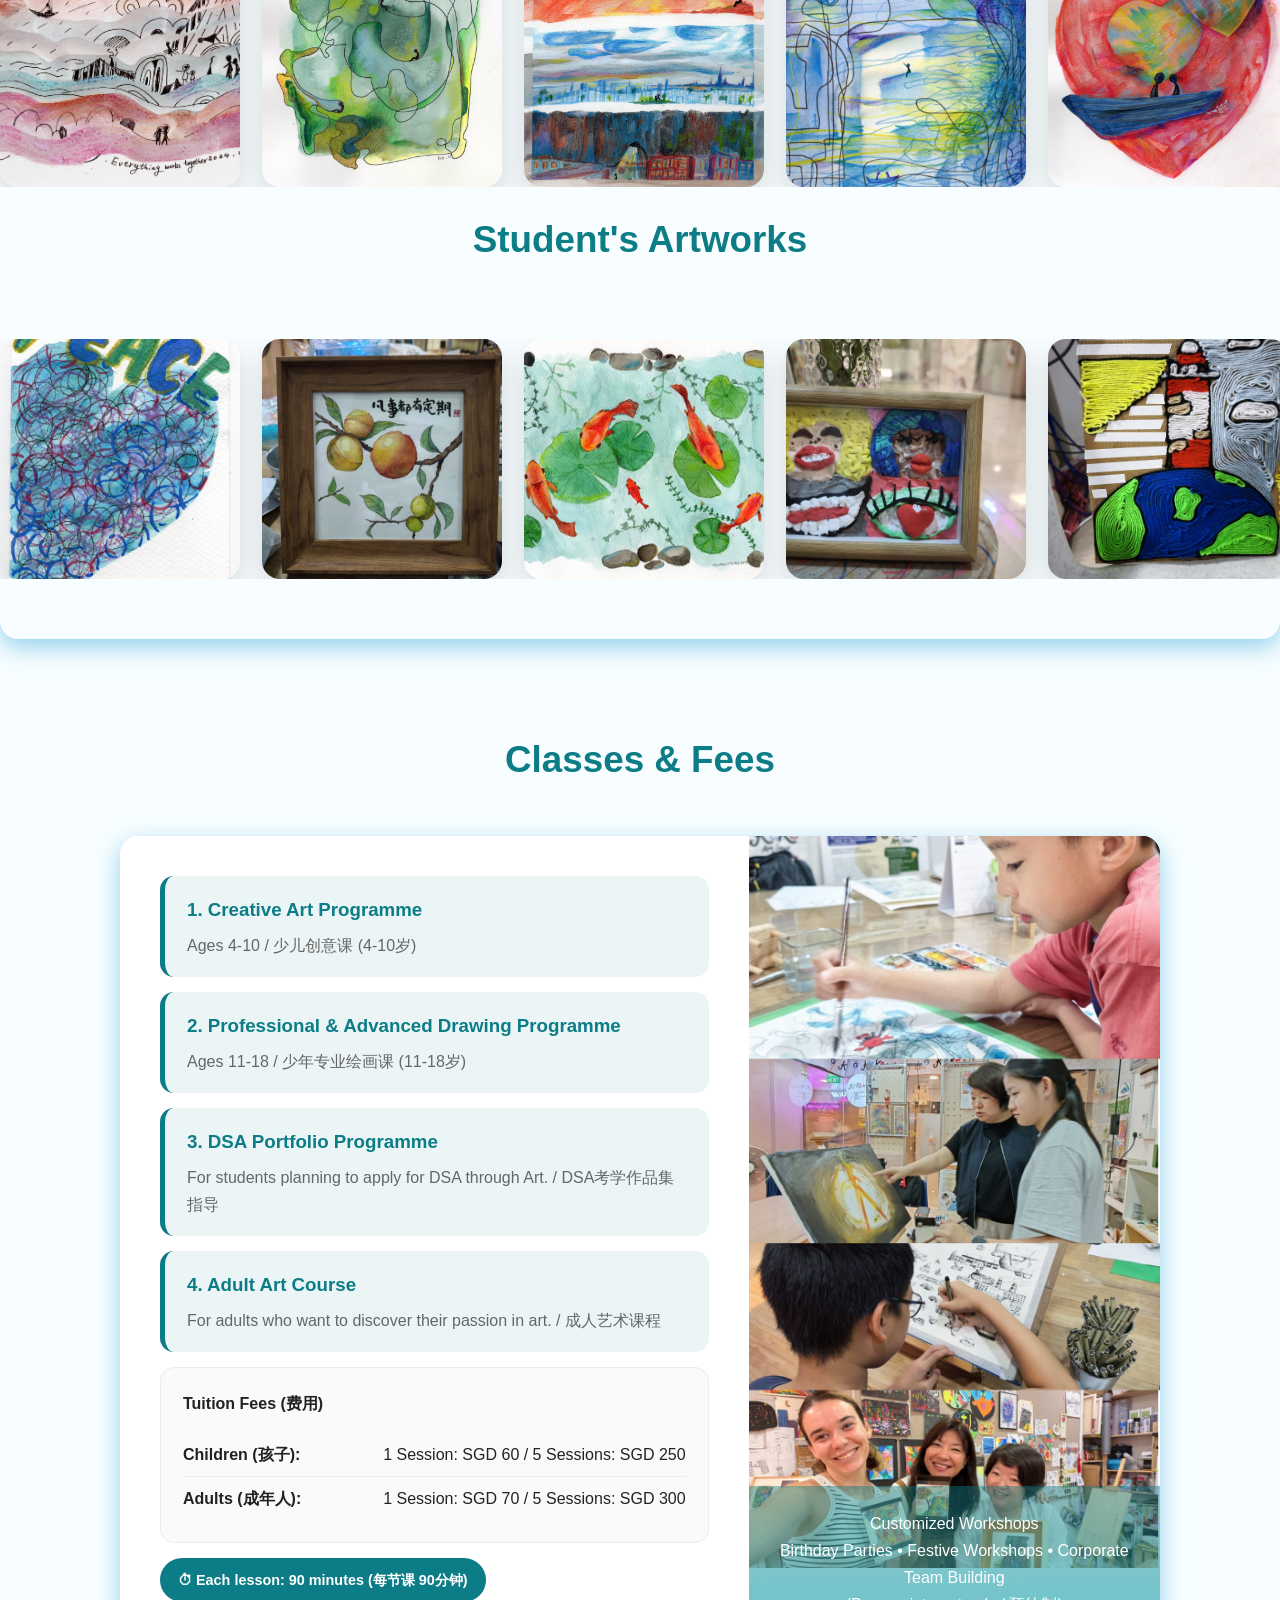
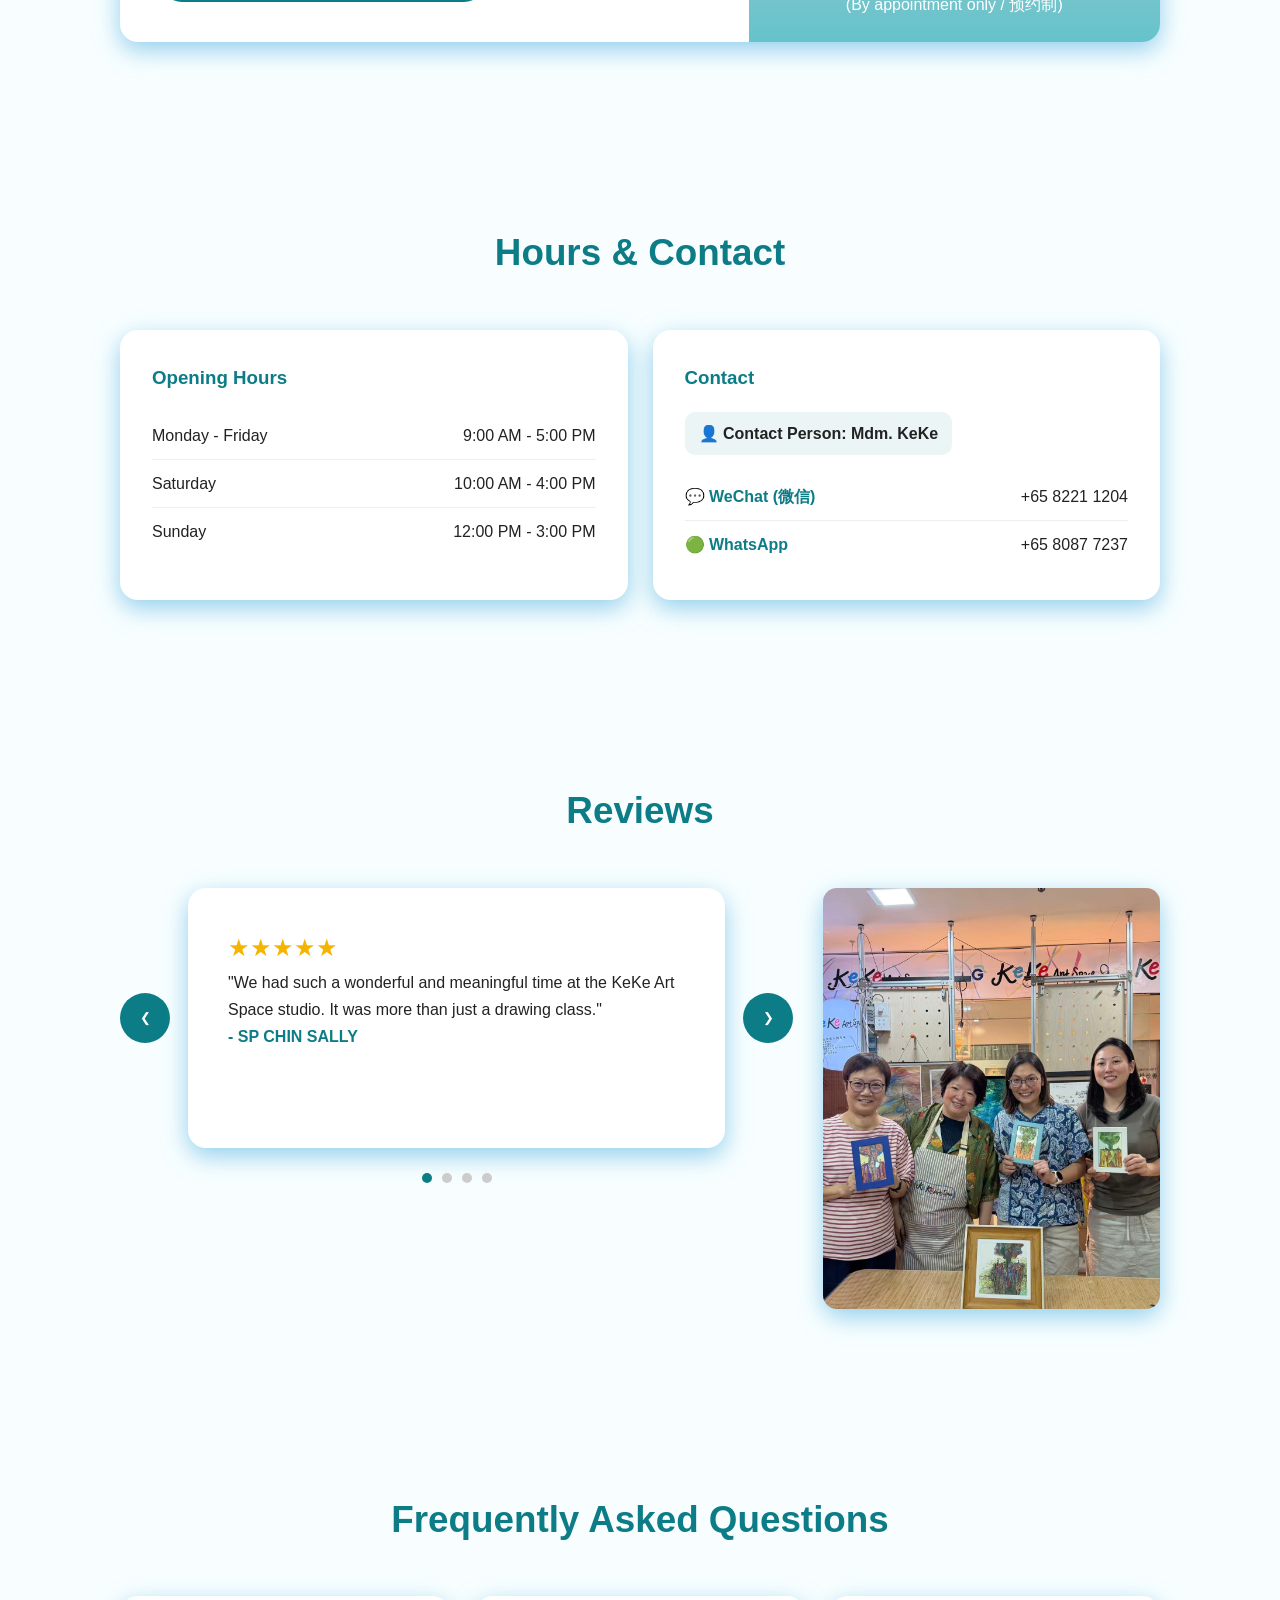
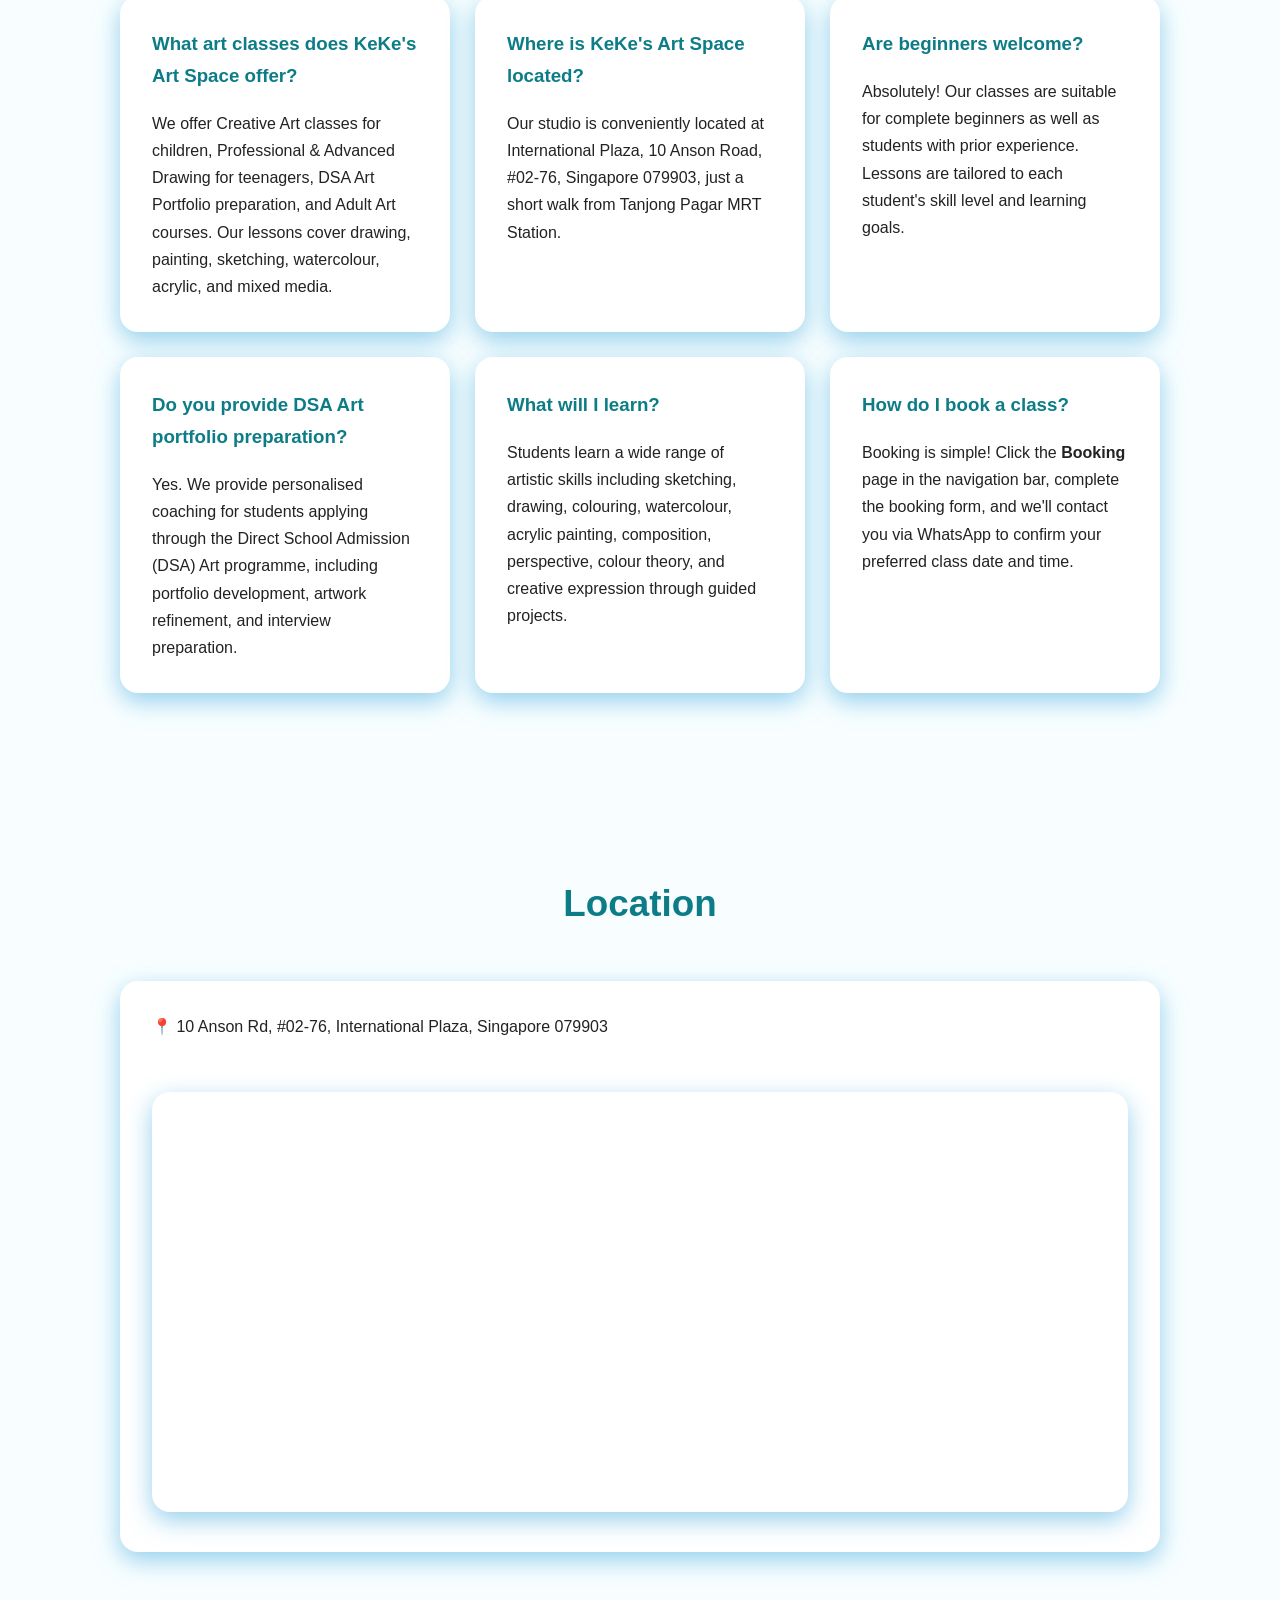
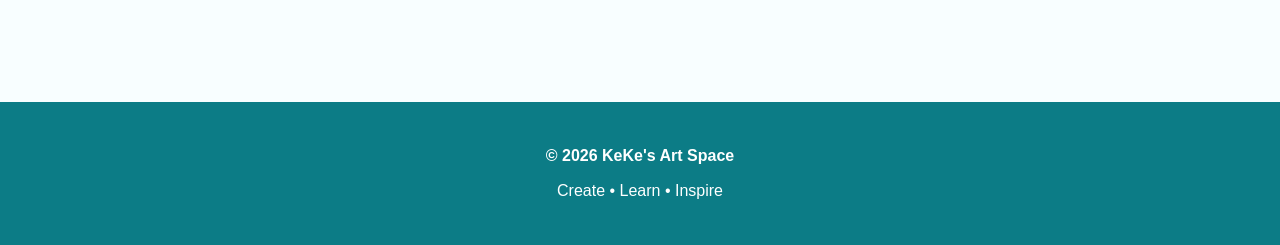
==== commit 52e400dd: "finishing touches liao" ====
--- a/index.html
+++ b/index.html
@@ -10,19 +10,20 @@
 <body>
 
 	<header>
-		<div class="logo">KeKe's Art Space</div>
-
-		<nav>
-			<a href="#about">About</a>
-			<a href="#classes">Classes & Fees</a>
-			<a href="#hours">Hours</a>
-			<a href="#reviews">Reviews</a>
-			<a href="#faq">FAQ</a>
-			<a href="#location">Location</a>
-			<a href="booking.html">Booking</a>
-		</nav>
-	</header>
-
+	<nav>
+		<a href="index.html" class="logo">
+			<img src="images/kekebrand.jpeg" alt="KeKe Art Space">
+		</a>
+
+		<a href="#about">About</a>
+		<a href="#classes">Classes & Fees</a>
+		<a href="#hours">Hours</a>
+		<a href="#reviews">Reviews</a>
+		<a href="#faq">FAQ</a>
+		<a href="#location">Location</a>
+		<a href="booking.html">Booking</a>
+	</nav>
+</header>
 	<div class="hero">
 		<div>
 			<h1>KeKe's Art Space</h1>
@@ -175,7 +176,7 @@
 			</div>
 
 			<div class="classes-image-wrapper">
-				<img class="classes-img" src="images/keke30.jpeg" alt="Art Workspace">
+				<img class="classes-img" src="images/keke31.jpeg" alt="Art Workspace">
 
 				<div class="poster-overlay">
 					<div>Customized Workshops</div>
@@ -261,12 +262,9 @@
 			<div class="review-right-pic">
 
 				<div class="review-img-holder">
-					<img src="images/keke16.jpeg" alt="Keke teaching art class">
-				</div>
-
-				<div class="review-caption">
-					Keke with a student
-				</div>
+					<img src="images/keke30.jpeg" alt="Keke teaching art class">
+				</div>
+
 
 			</div>
 
--- a/style.css
+++ b/style.css
@@ -120,15 +120,15 @@
 /* ===== Hero ===== */
 
 .hero{
-    display:grid;
-    place-items:center;
-    max-width:none;
-    height:90vh;
-    color:#fff;
-    text-align:center;
-    background:
-        linear-gradient(rgba(0,0,0,.45),rgba(0,0,0,.45)),
-        url("images/artstuf.jpeg") center/cover;
+	min-height:88vh;
+	display:grid;
+	place-items:center;
+	text-align:center;
+	padding:120px 20px;
+	background:
+	linear-gradient(rgba(0,0,0,.45),rgba(0,0,0,.45)),
+	url("images/keke27.jpeg") center/cover;
+	color:#fff;
 }
 
 .hero h1{
@@ -287,30 +287,31 @@
 /* ===== Classes Image ===== */
 
 .classes-image-wrapper{
-    position:relative;
-    flex:.9;
-    min-height:550px;
+	position:relative;
+	flex:.9;
 }
 
 .classes-img{
-    width:100%;
-    height:100%;
-    object-fit:cover;
+	width:100%;
+	height:auto;
+    object-fit:contain;
+    background:#000;
+	display:block;
 }
 
 .poster-overlay{
-    position:absolute;
-    inset:auto 0 0;
-    padding:24px;
-    background:linear-gradient(to top,rgba(12,124,134,.95),rgba(12,124,134,.75));
-    color:#fff;
-    text-align:center;
+	position:absolute;
+	inset:auto 0 0;
+	padding:24px;
+	background:linear-gradient(to top,rgba(15, 161, 174, 0.638),rgba(12, 124, 134, 0.423));
+	color:#fff;
+	text-align:center;
 }
 
 .poster-overlay strong{
-    display:block;
-    margin-bottom:8px;
-    font-size:1.2rem;
+	display:block;
+	margin-bottom:8px;
+	font-size:1.2rem;
 }
 
 /* ===== Hours ===== */
@@ -643,4 +644,9 @@
 		gap:14px;
 	}
 
+}
+
+.logo img{
+	height:60px; /* Adjust as needed */
+    display: flex;
 }
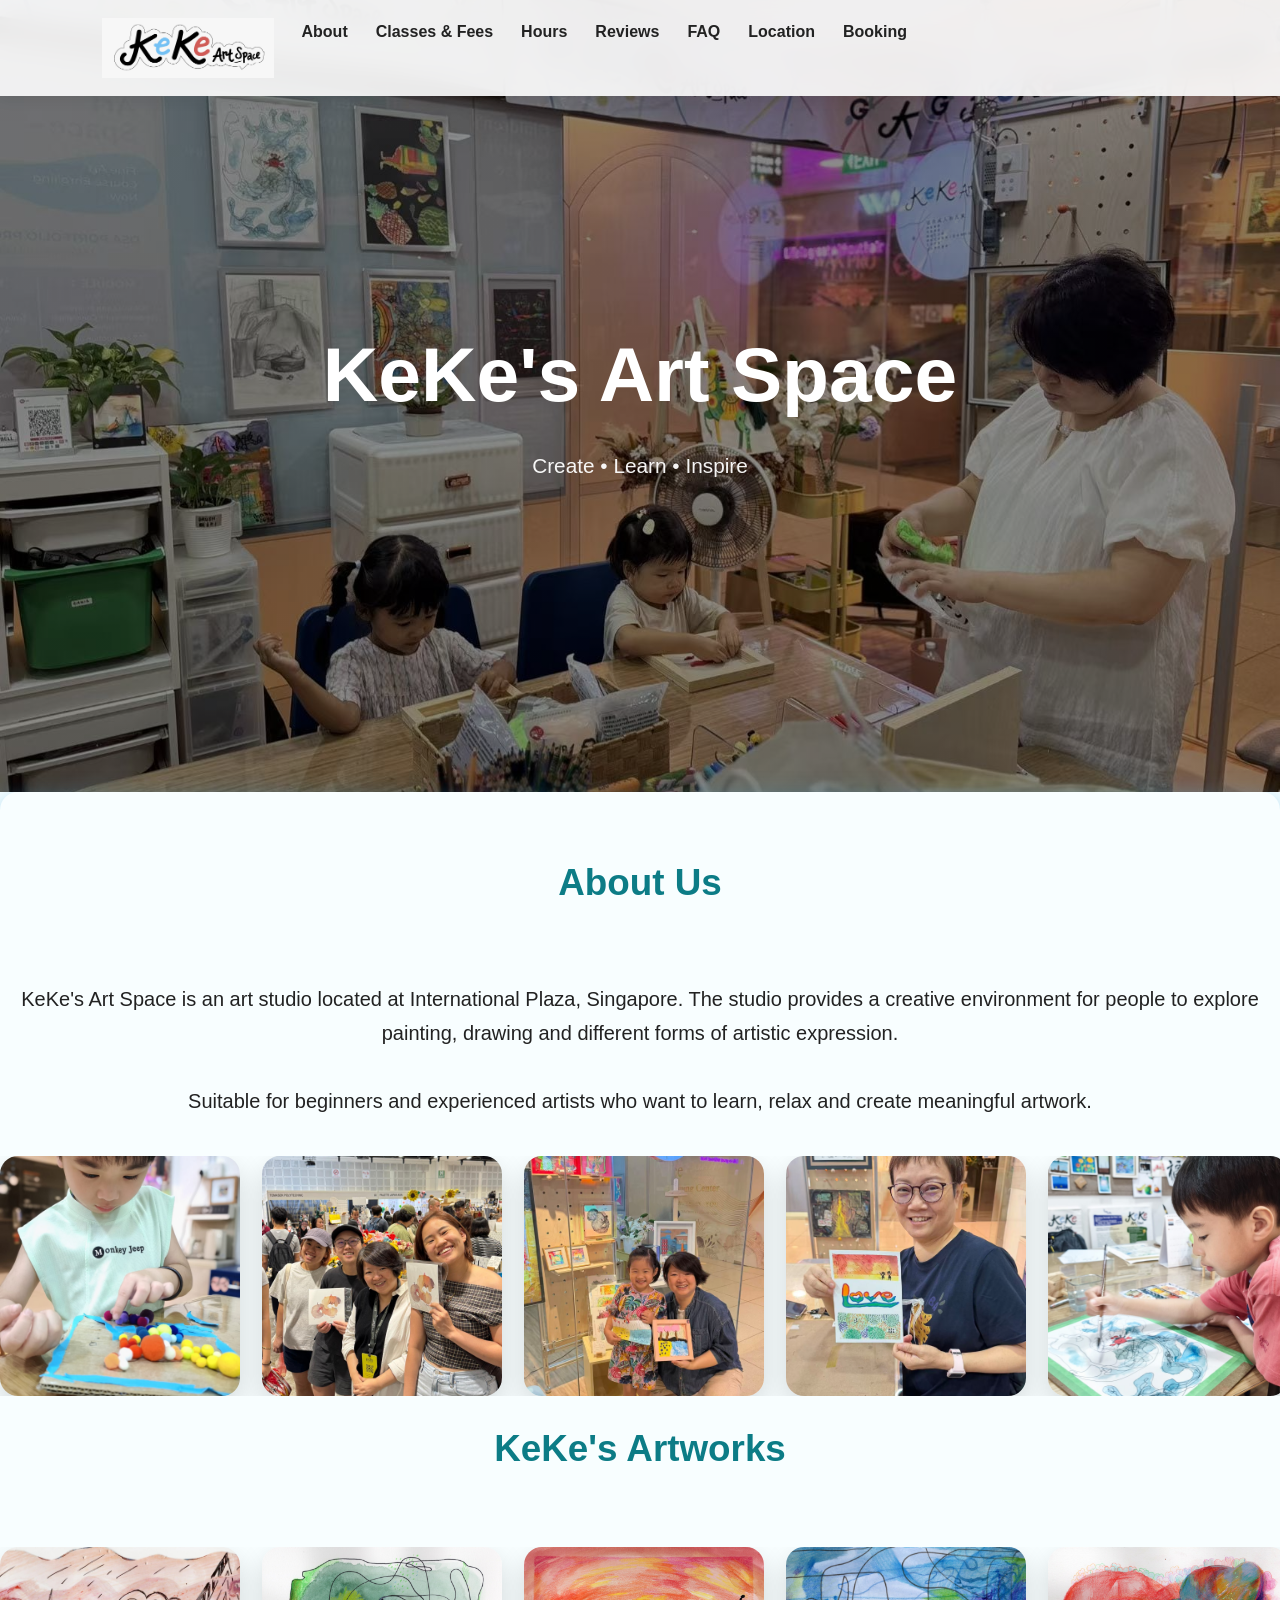
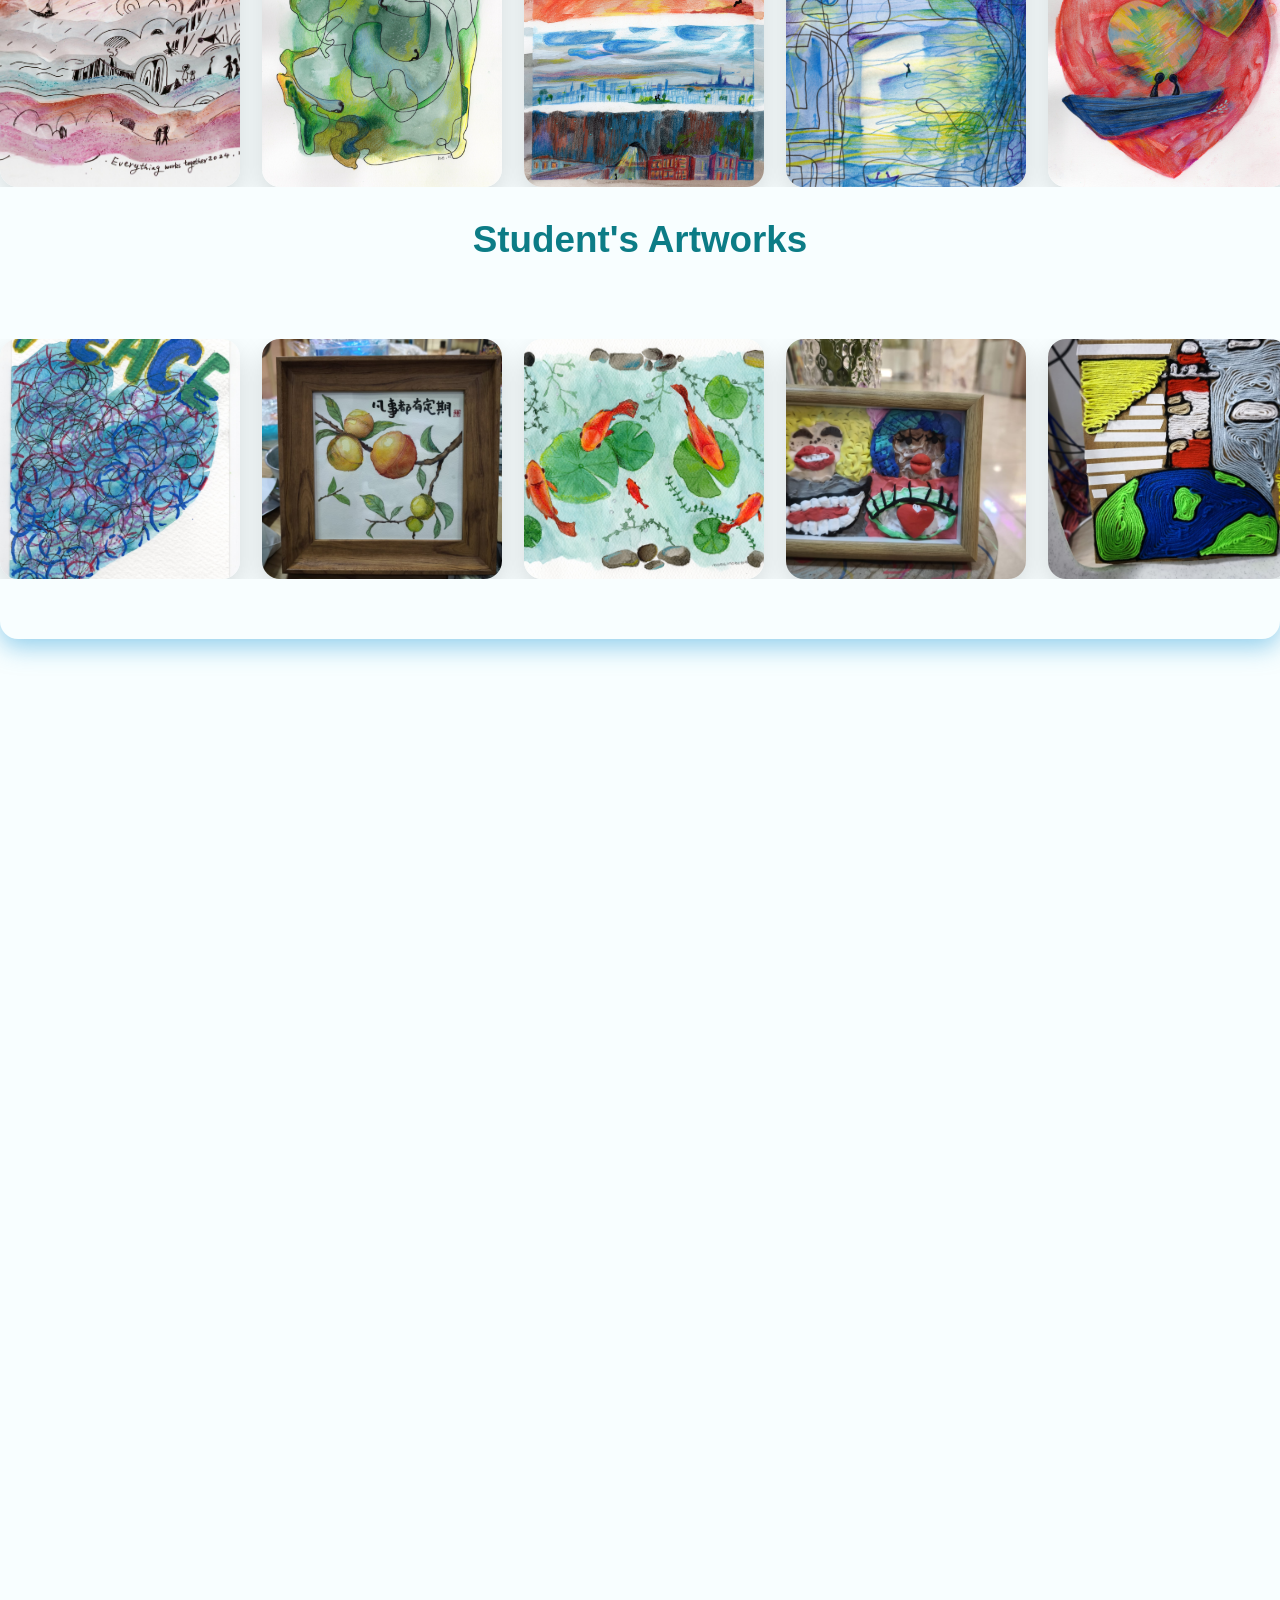
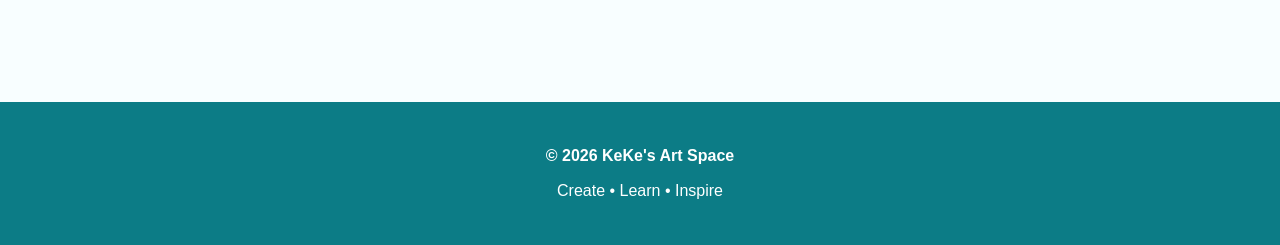
==== commit ab6c6dc9: "Added google analytics" ====
--- a/index.html
+++ b/index.html
@@ -1,10 +1,19 @@
 <!DOCTYPE html>
 <html lang="en">
 <head>
+	<!-- Google tag (gtag.js) -->
+	<script async src="https://www.googletagmanager.com/gtag/js?id=G-2NYCXCLY9P"></script>
+	<script>
+	window.dataLayer = window.dataLayer || [];
+	function gtag(){dataLayer.push(arguments);}
+	gtag('js', new Date());
+
+	gtag('config', 'G-2NYCXCLY9P');
+	</script>
 	<meta charset="UTF-8">
 	<meta name="viewport" content="width=device-width, initial-scale=1.0">
 	<title>KeKe's Art Space</title>
-	<link rel="stylesheet" href="style.css">
+	<link rel="stylesheet" href="main.css">
 	<link rel="icon" type="image/x-icon" href="images/Kekeart.jpg">
 </head>
 <body>
--- a/main.css
+++ b/main.css
@@ -0,0 +1,652 @@
+:root{
+    --primary:#0c7c86;
+    --primary-light:#dff1f3;
+    --bg:#e2fdff3b;
+    --white:#f7feff4d;
+    --text:#222;
+    --text-light:#666;
+    --radius:18px;
+    --shadow:0 8px 25px rgba(54, 164, 219, 0.522);
+    --shadow-hover:0 16px 35px rgba(58, 188, 228, 0.335);
+    --transition:.25s ease;
+    --container:1100px;
+}
+
+/* ===== Reset ===== */
+
+*{
+    margin:0;
+    padding:0;
+    box-sizing:border-box;
+}
+
+html{
+    scroll-behavior:smooth;
+}
+
+body{
+    font-family:"Poppins",sans-serif;
+    background:var(--bg);
+    color:var(--text);
+    line-height:1.7;
+}
+
+img{
+    display:block;
+    width:100%;
+}
+
+a{
+    color:inherit;
+    text-decoration:none;
+}
+
+/* ===== Layout ===== */
+
+section{
+    max-width:var(--container);
+    margin:auto;
+    padding:90px 30px;
+    opacity:0;
+    transform:translateY(40px);
+    transition:opacity .6s ease,transform .6s ease;
+}
+
+section.show{
+    opacity:1;
+    transform:none;
+}
+
+h2{
+    margin-bottom:45px;
+    color:var(--primary);
+    text-align:center;
+    font-size:2.3rem;
+}
+
+/* ===== Header ===== */
+
+header{
+    position:fixed;
+    inset:0 0 auto;
+    z-index:1000;
+    display:flex;
+    justify-content:space-between;
+    align-items:center;
+    width:100%;
+    padding:18px 8%;
+    background:rgba(255,255,255,.9);
+    backdrop-filter:blur(12px);
+    box-shadow:0 2px 15px rgba(0,0,0,.08);
+}
+
+.logo{
+    color:var(--primary);
+    font-size:1.6rem;
+    font-weight:700;
+}
+
+nav{
+    display:flex;
+    gap:28px;
+}
+
+nav a{
+    position:relative;
+    font-weight:600;
+    transition:color var(--transition);
+}
+
+nav a::after{
+    content:"";
+    position:absolute;
+    left:50%;
+    bottom:-5px;
+    width:0;
+    height:2px;
+    background:var(--primary);
+    transform:translateX(-50%);
+    transition:.25s;
+}
+
+nav a:hover{
+    color:var(--primary);
+}
+
+nav a:hover::after{
+    width:100%;
+}
+
+/* ===== Hero ===== */
+
+.hero{
+	min-height:88vh;
+	display:grid;
+	place-items:center;
+	text-align:center;
+	padding:120px 20px;
+	background:
+	linear-gradient(rgba(0,0,0,.45),rgba(0,0,0,.45)),
+	url("images/keke27.jpeg") center/cover;
+	color:#fff;
+}
+
+.hero h1{
+    margin-bottom:.5rem;
+    font-size:clamp(3rem,7vw,4.8rem);
+}
+
+.hero p{
+    font-size:1.3rem;
+    opacity:.95;
+}
+
+/* ===== Cards ===== */
+
+:is(.card,.box){
+    padding:32px;
+    background:#fff;
+    border-radius:var(--radius);
+    box-shadow:var(--shadow);
+    transition:var(--transition);
+}
+
+:is(.card,.box):hover{
+    transform:translateY(-6px);
+    box-shadow:var(--shadow);
+}
+/* ===== Gallery ===== */
+
+.gallery-grid{
+    display:grid;
+    grid-template-columns:repeat(auto-fit,minmax(220px,1fr));
+    gap:15px;
+    margin-top:30px;
+}
+
+.gallery-item{
+    overflow:hidden;
+    aspect-ratio:4/3;
+    background:#eee;
+    border-radius:14px;
+    box-shadow:var(--shadow);
+}
+
+.gallery-item img{
+    height:100%;
+    object-fit:cover;
+    transition:.4s;
+}
+
+.gallery-item:hover img{
+    transform:scale(1.08);
+}
+
+.aboutcard{
+    text-align:center;
+	margin-bottom:16px;
+    font-size: 125%;
+	transition:all .25s ease;
+}
+
+.aboutcard:hover{
+	transform:scale(1.04);
+}
+
+	
+
+/* ===== Classes ===== */
+
+.classes-container,
+.review,
+.review-right-pic{
+    background:#fff;
+    border-radius:var(--radius);
+    box-shadow:var(--shadow);
+}
+
+.classes-container{
+    display:flex;
+    overflow:hidden;
+}
+
+.classes-text{
+    flex:1.2;
+    display:flex;
+    flex-direction:column;
+    gap:15px;
+    padding:40px;
+}
+
+.program-branch{
+    padding:18px 22px;
+    background:rgba(12,124,134,.08);
+    border-left:5px solid var(--primary);
+    border-radius:14px;
+    transition:var(--transition);
+}
+
+.program-branch:hover{
+    transform:translateX(6px);
+    background:rgba(12,124,134,.12);
+}
+
+.program-branch h3{
+    margin-bottom:6px;
+    color:var(--primary);
+}
+
+.program-branch p{
+    color:var(--text-light);
+}
+
+/* ===== Fees ===== */
+
+.fee-sheet{
+    padding:22px;
+    background:#fafafa;
+    border:1px solid #ececec;
+    border-radius:14px;
+}
+
+.fee-sheet h4{
+    margin-bottom:15px;
+}
+
+:is(.fee-row,.schedule-row,.contact-method-row){
+    display:flex;
+    justify-content:space-between;
+    align-items:center;
+    border-bottom:1px solid #eee;
+}
+
+.fee-row{
+    gap:20px;
+    padding:8px 0;
+}
+
+.schedule-row,
+.contact-method-row{
+    padding:10px 0;
+}
+
+:is(.fee-row,.schedule-row,.contact-method-row):last-child{
+    border:none;
+}
+
+.duration-tag{
+    align-self:flex-start;
+    padding:10px 18px;
+    background:var(--primary);
+    color:#fff;
+    border-radius:999px;
+    font-size:.9rem;
+    font-weight:600;
+}
+
+/* ===== Classes Image ===== */
+
+.classes-image-wrapper{
+	position:relative;
+	flex:.9;
+}
+
+.classes-img{
+	width:100%;
+	height:auto;
+    object-fit:contain;
+    background:#000;
+	display:block;
+}
+
+.poster-overlay{
+	position:absolute;
+	inset:auto 0 0;
+	padding:24px;
+	background:linear-gradient(to top,rgba(15, 161, 174, 0.638),rgba(12, 124, 134, 0.423));
+	color:#fff;
+	text-align:center;
+}
+
+.poster-overlay strong{
+	display:block;
+	margin-bottom:8px;
+	font-size:1.2rem;
+}
+
+/* ===== Hours ===== */
+
+.info{
+    display:grid;
+    grid-template-columns:repeat(auto-fit,minmax(320px,1fr));
+    gap:25px;
+}
+
+.box h3{
+    margin-bottom:18px;
+    color:var(--primary);
+}
+
+.contact-person-tag{
+    display:inline-block;
+    margin-bottom:18px;
+    padding:8px 14px;
+    background:rgba(12,124,134,.08);
+    border-radius:10px;
+    font-weight:600;
+}
+
+.app-label{
+    color:var(--primary);
+    font-weight:600;
+}
+
+/* ===== Reviews ===== */
+
+.review-section-wrapper{
+    display:grid;
+    grid-template-columns:2fr 1fr;
+    gap:30px;
+    align-items:stretch;
+}
+
+.review-container{
+    display:flex;
+    align-items:center;
+    gap:18px;
+}
+
+.review-slider{
+    flex:1;
+}
+
+.review{
+    display:none;
+    min-height:260px;
+    padding:40px;
+    animation:fade .35s ease;
+}
+
+.review.active{
+    display:block;
+}
+
+.review blockquote{
+    margin:18px 0;
+    color:var(--text);
+    font-size:1.08rem;
+    line-height:1.8;
+}
+
+.review h4{
+    color:var(--primary);
+    font-size:1rem;
+}
+
+.stars{
+    color:#f5b400;
+    font-size:1.5rem;
+}
+
+.arrow{
+    width:50px;
+    aspect-ratio:1;
+    border:none;
+    border-radius:50%;
+    background:var(--primary);
+    color:#fff;
+    cursor:pointer;
+    transition:var(--transition);
+}
+
+.arrow:hover{
+    transform:scale(1.08);
+}
+
+.dots{
+    display:flex;
+    justify-content:center;
+    gap:10px;
+    margin-top:25px;
+}
+
+.dot{
+    width:10px;
+    aspect-ratio:1;
+    border-radius:50%;
+    background:#ccc;
+}
+
+.active-dot{
+    background:var(--primary);
+}
+
+.review-img-holder{
+    overflow:hidden;
+    border-radius:14px;
+}
+
+.review-img-holder img{
+    aspect-ratio:4/5;
+    object-fit:cover;
+    transition:.4s;
+}
+
+.review-right-pic:hover img{
+    transform:scale(1.05);
+}
+
+.review-caption{
+    margin-top:15px;
+    color:var(--text-light);
+    text-align:center;
+    font-size:.95rem;
+}
+
+/* ===== Map ===== */
+
+iframe{
+    width:100%;
+    height:420px;
+    margin-top:25px;
+    border:none;
+    border-radius:var(--radius);
+    box-shadow:var(--shadow);
+}
+
+/* ===== Footer ===== */
+
+footer{
+    margin-top:60px;
+    padding:40px 20px;
+    background:var(--primary);
+    color:#fff;
+    text-align:center;
+}
+
+footer p:first-child{
+    margin-bottom:8px;
+    font-weight:600;
+}
+
+/* ===== Animations ===== */
+
+@keyframes fade{
+    from{
+        opacity:0;
+        transform:translateY(15px);
+    }
+    to{
+        opacity:1;
+        transform:none;
+    }
+}
+
+/* ===== Responsive ===== */
+
+@media (max-width:900px){
+
+    header{
+        flex-direction:column;
+        gap:15px;
+        padding:15px;
+    }
+
+    nav{
+        flex-wrap:wrap;
+        justify-content:center;
+        gap:16px;
+    }
+
+    .hero h1{
+        font-size:3rem;
+    }
+
+    .classes-container,
+    .review-section-wrapper{
+        display:block;
+    }
+
+    .classes-image-wrapper{
+        min-height:320px;
+    }
+
+    .review-right-pic{
+        margin-top:25px;
+    }
+
+    .review-container{
+        gap:10px;
+    }
+
+    .arrow{
+        width:42px;
+    }
+
+    :is(.fee-row,.schedule-row,.contact-method-row){
+        flex-direction:column;
+        align-items:flex-start;
+        gap:5px;
+    }
+}
+
+
+.selected{
+	border:2px solid var(--primary);
+	transform:translateY(-6px);
+}
+
+.hidden{
+	opacity:0;
+	transform:translateY(40px);
+	transition:.6s ease;
+}
+
+.show{
+	opacity:1;
+	transform:none;
+}
+
+.floating-whatsapp{
+	position:fixed;
+	right:24px;
+	bottom:24px;
+	width:60px;
+	height:60px;
+	border-radius:50%;
+	display:grid;
+	place-items:center;
+	background:#25D366;
+	color:#fff;
+	box-shadow:0 10px 25px rgba(0,0,0,.2);
+	z-index:999;
+	transition:.25s;
+}
+
+.floating-whatsapp:hover{
+	transform:scale(1.08);
+}
+
+.about-gallery{
+    min-width: 100%;
+    margin: 0%;
+	padding:60px 0;
+	display:flex;
+	flex-direction:column;
+	gap:22px;
+	overflow:hidden;
+    max-height: 20%;
+    border-radius:var(--radius);
+    box-shadow:var(--shadow);
+
+}
+
+.gallery-row{
+	width:100%;
+	overflow:hidden;
+    max-height: 10%;
+    height: 50%;
+}
+
+.gallery-track{
+	display:flex;
+	gap:22px;
+	width:max-content;
+}
+
+.gallery-track img{
+	width:240px;
+	aspect-ratio:1;
+	object-fit:cover;
+	border-radius:18px;
+	flex-shrink:0;
+	box-shadow:0 12px 28px rgba(0,0,0,.15);
+	transition:.3s;
+}
+
+.gallery-track img:hover{
+	transform:scale(1.05);
+}
+
+.row-right .gallery-track{
+	animation:scrollRight 26s linear infinite;
+}
+
+.row-left .gallery-track{
+	animation:scrollLeft 26s linear infinite;
+}
+
+@keyframes scrollLeft{
+	from{
+		transform:translateX(0);
+	}
+	to{
+		transform:translateX(calc(-50% - 11px));
+	}
+}
+
+@keyframes scrollRight{
+	from{
+		transform:translateX(calc(-50% - 11px));
+	}
+	to{
+		transform:translateX(0);
+	}
+}
+
+@media(max-width:768px){
+
+	.gallery-track img{
+		width:150px;
+	}
+
+	.gallery-track{
+		gap:14px;
+	}
+
+}
+
+.logo img{
+	height:60px; /* Adjust as needed */
+    display: flex;
+}
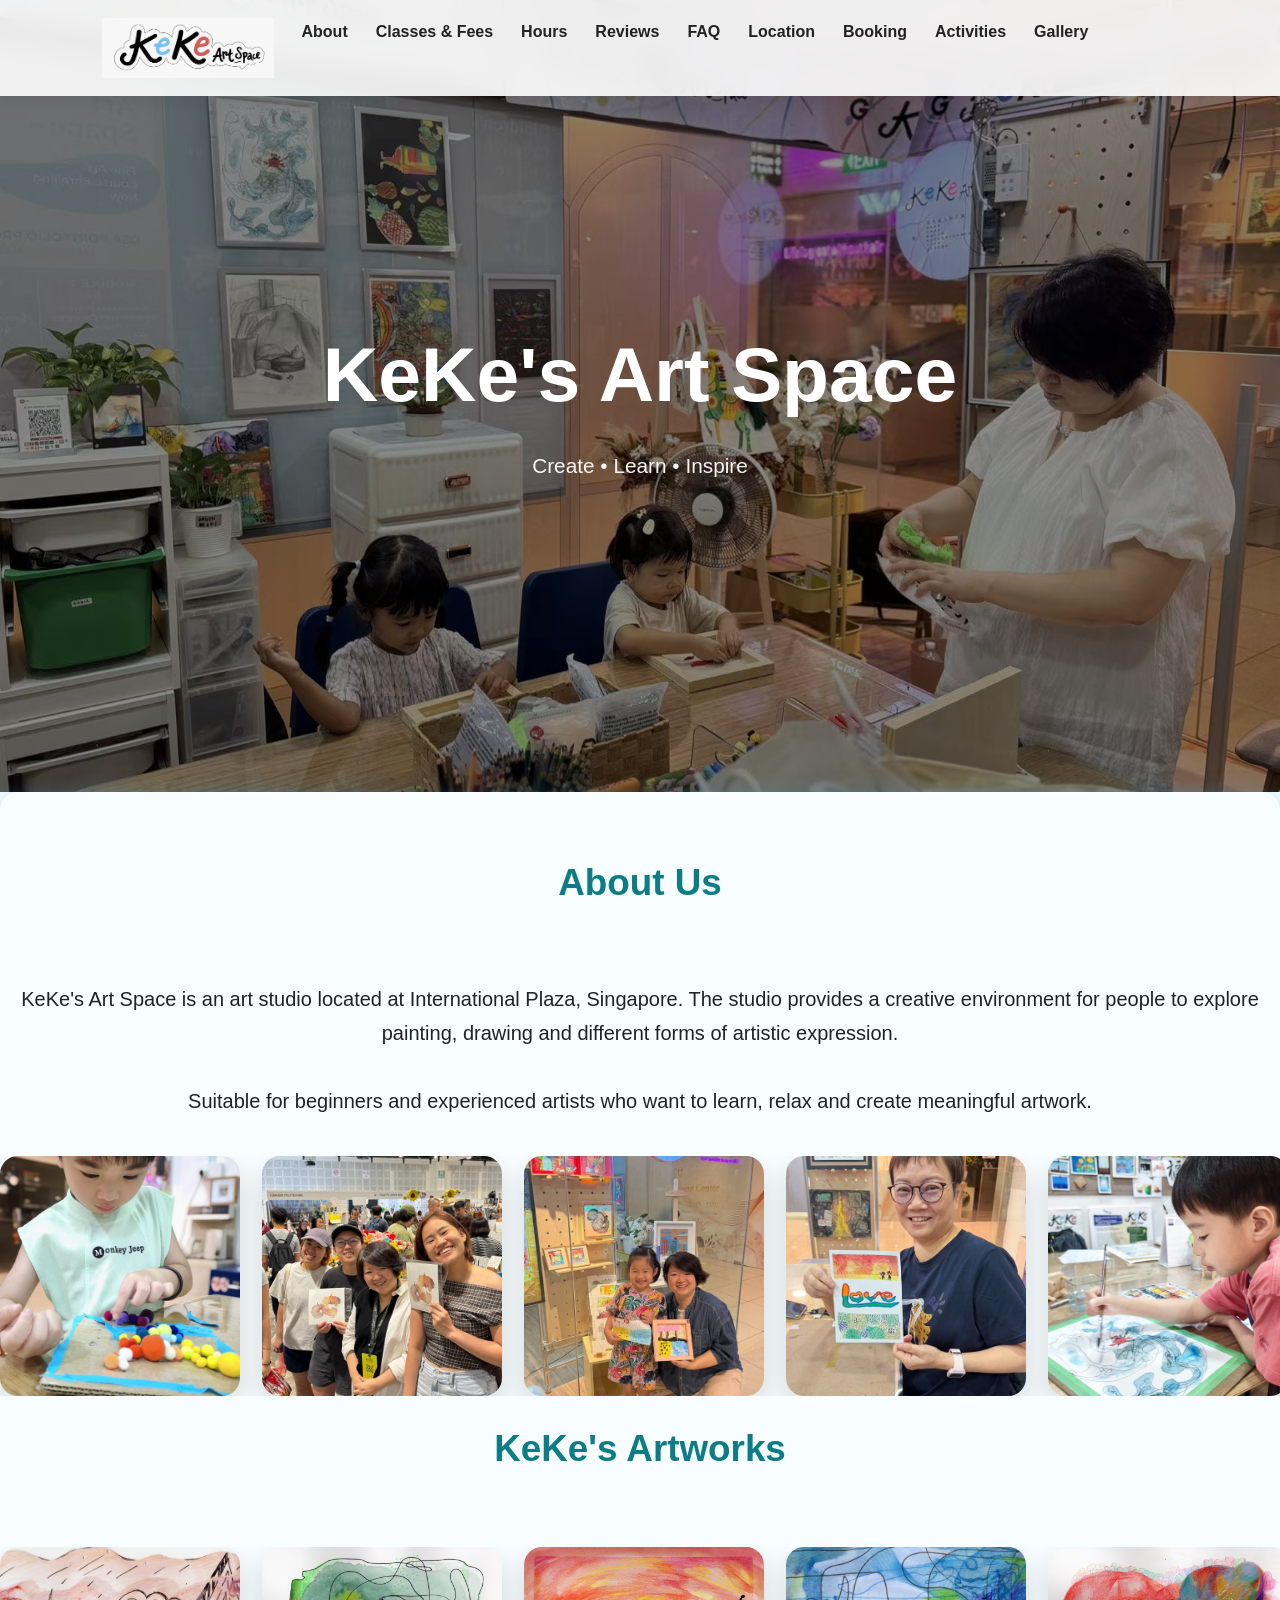
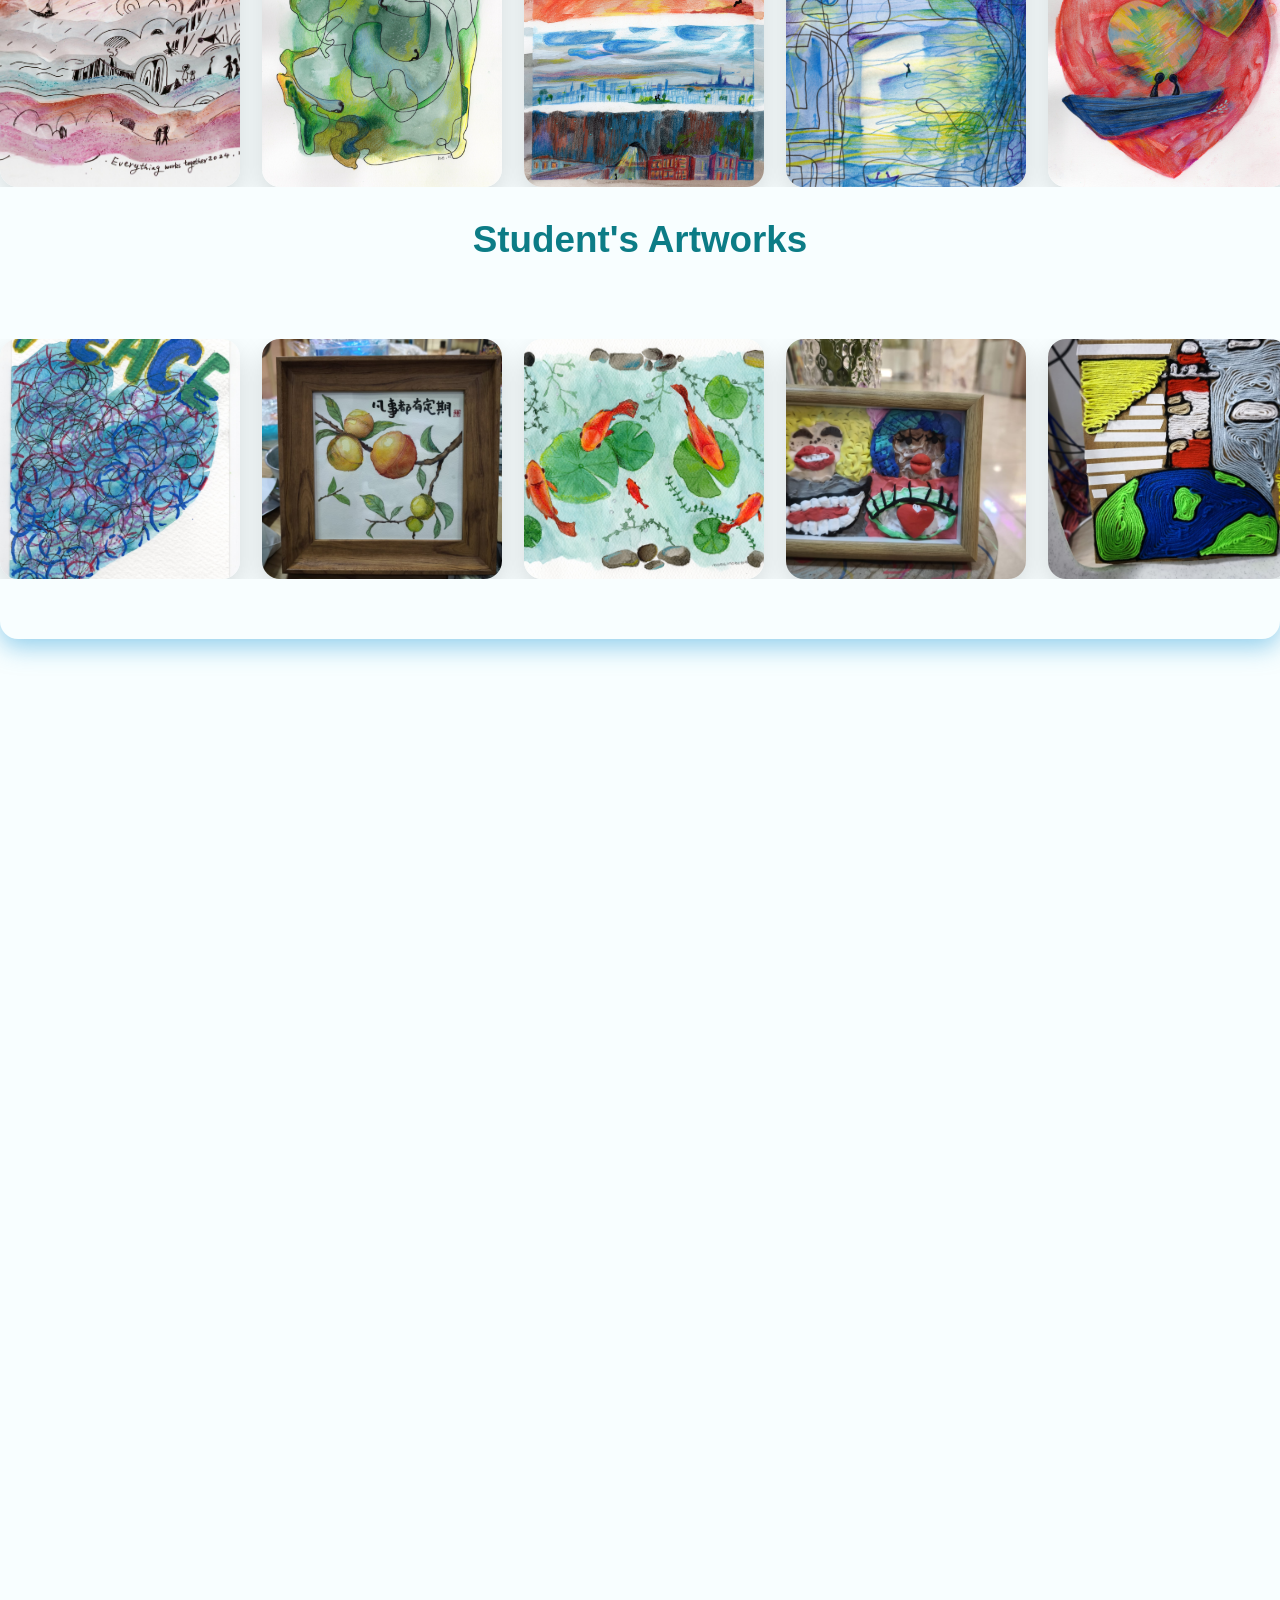
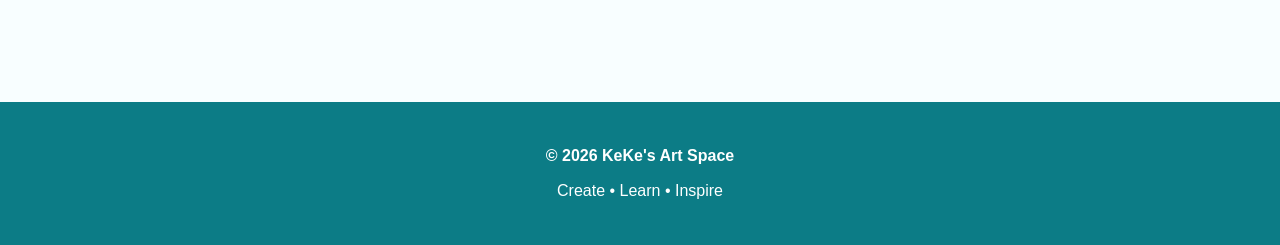
==== commit ed2ce9f9: "Added activities page and gallery" ====
--- a/index.html
+++ b/index.html
@@ -1,19 +1,10 @@
 <!DOCTYPE html>
 <html lang="en">
 <head>
-	<!-- Google tag (gtag.js) -->
-	<script async src="https://www.googletagmanager.com/gtag/js?id=G-2NYCXCLY9P"></script>
-	<script>
-	window.dataLayer = window.dataLayer || [];
-	function gtag(){dataLayer.push(arguments);}
-	gtag('js', new Date());
-
-	gtag('config', 'G-2NYCXCLY9P');
-	</script>
 	<meta charset="UTF-8">
 	<meta name="viewport" content="width=device-width, initial-scale=1.0">
 	<title>KeKe's Art Space</title>
-	<link rel="stylesheet" href="main.css">
+	<link rel="stylesheet" href="style.css">
 	<link rel="icon" type="image/x-icon" href="images/Kekeart.jpg">
 </head>
 <body>
@@ -31,6 +22,8 @@
 		<a href="#faq">FAQ</a>
 		<a href="#location">Location</a>
 		<a href="booking.html">Booking</a>
+		<a href="activities.html">Activities</a>
+		<a href="gallery.html">Gallery</a>
 	</nav>
 </header>
 	<div class="hero">
--- a/style.css
+++ b/style.css
@@ -0,0 +1,652 @@
+:root{
+    --primary:#0c7c86;
+    --primary-light:#dff1f3;
+    --bg:#e2fdff3b;
+    --white:#f7feff4d;
+    --text:#222;
+    --text-light:#666;
+    --radius:18px;
+    --shadow:0 8px 25px rgba(54, 164, 219, 0.522);
+    --shadow-hover:0 16px 35px rgba(58, 188, 228, 0.335);
+    --transition:.25s ease;
+    --container:1100px;
+}
+
+/* ===== Reset ===== */
+
+*{
+    margin:0;
+    padding:0;
+    box-sizing:border-box;
+}
+
+html{
+    scroll-behavior:smooth;
+}
+
+body{
+    font-family:"Poppins",sans-serif;
+    background:var(--bg);
+    color:var(--text);
+    line-height:1.7;
+}
+
+img{
+    display:block;
+    width:100%;
+}
+
+a{
+    color:inherit;
+    text-decoration:none;
+}
+
+/* ===== Layout ===== */
+
+section{
+    max-width:var(--container);
+    margin:auto;
+    padding:90px 30px;
+    opacity:0;
+    transform:translateY(40px);
+    transition:opacity .6s ease,transform .6s ease;
+}
+
+section.show{
+    opacity:1;
+    transform:none;
+}
+
+h2{
+    margin-bottom:45px;
+    color:var(--primary);
+    text-align:center;
+    font-size:2.3rem;
+}
+
+/* ===== Header ===== */
+
+header{
+    position:fixed;
+    inset:0 0 auto;
+    z-index:1000;
+    display:flex;
+    justify-content:space-between;
+    align-items:center;
+    width:100%;
+    padding:18px 8%;
+    background:rgba(255,255,255,.9);
+    backdrop-filter:blur(12px);
+    box-shadow:0 2px 15px rgba(0,0,0,.08);
+}
+
+.logo{
+    color:var(--primary);
+    font-size:1.6rem;
+    font-weight:700;
+}
+
+nav{
+    display:flex;
+    gap:28px;
+}
+
+nav a{
+    position:relative;
+    font-weight:600;
+    transition:color var(--transition);
+}
+
+nav a::after{
+    content:"";
+    position:absolute;
+    left:50%;
+    bottom:-5px;
+    width:0;
+    height:2px;
+    background:var(--primary);
+    transform:translateX(-50%);
+    transition:.25s;
+}
+
+nav a:hover{
+    color:var(--primary);
+}
+
+nav a:hover::after{
+    width:100%;
+}
+
+/* ===== Hero ===== */
+
+.hero{
+	min-height:88vh;
+	display:grid;
+	place-items:center;
+	text-align:center;
+	padding:120px 20px;
+	background:
+	linear-gradient(rgba(0,0,0,.45),rgba(0,0,0,.45)),
+	url("images/keke27.jpeg") center/cover;
+	color:#fff;
+}
+
+.hero h1{
+    margin-bottom:.5rem;
+    font-size:clamp(3rem,7vw,4.8rem);
+}
+
+.hero p{
+    font-size:1.3rem;
+    opacity:.95;
+}
+
+/* ===== Cards ===== */
+
+:is(.card,.box){
+    padding:32px;
+    background:#fff;
+    border-radius:var(--radius);
+    box-shadow:var(--shadow);
+    transition:var(--transition);
+}
+
+:is(.card,.box):hover{
+    transform:translateY(-6px);
+    box-shadow:var(--shadow);
+}
+/* ===== Gallery ===== */
+
+.gallery-grid{
+    display:grid;
+    grid-template-columns:repeat(auto-fit,minmax(220px,1fr));
+    gap:15px;
+    margin-top:30px;
+}
+
+.gallery-item{
+    overflow:hidden;
+    aspect-ratio:4/3;
+    background:#eee;
+    border-radius:14px;
+    box-shadow:var(--shadow);
+}
+
+.gallery-item img{
+    height:100%;
+    object-fit:cover;
+    transition:.4s;
+}
+
+.gallery-item:hover img{
+    transform:scale(1.08);
+}
+
+.aboutcard{
+    text-align:center;
+	margin-bottom:16px;
+    font-size: 125%;
+	transition:all .25s ease;
+}
+
+.aboutcard:hover{
+	transform:scale(1.04);
+}
+
+	
+
+/* ===== Classes ===== */
+
+.classes-container,
+.review,
+.review-right-pic{
+    background:#fff;
+    border-radius:var(--radius);
+    box-shadow:var(--shadow);
+}
+
+.classes-container{
+    display:flex;
+    overflow:hidden;
+}
+
+.classes-text{
+    flex:1.2;
+    display:flex;
+    flex-direction:column;
+    gap:15px;
+    padding:40px;
+}
+
+.program-branch{
+    padding:18px 22px;
+    background:rgba(12,124,134,.08);
+    border-left:5px solid var(--primary);
+    border-radius:14px;
+    transition:var(--transition);
+}
+
+.program-branch:hover{
+    transform:translateX(6px);
+    background:rgba(12,124,134,.12);
+}
+
+.program-branch h3{
+    margin-bottom:6px;
+    color:var(--primary);
+}
+
+.program-branch p{
+    color:var(--text-light);
+}
+
+/* ===== Fees ===== */
+
+.fee-sheet{
+    padding:22px;
+    background:#fafafa;
+    border:1px solid #ececec;
+    border-radius:14px;
+}
+
+.fee-sheet h4{
+    margin-bottom:15px;
+}
+
+:is(.fee-row,.schedule-row,.contact-method-row){
+    display:flex;
+    justify-content:space-between;
+    align-items:center;
+    border-bottom:1px solid #eee;
+}
+
+.fee-row{
+    gap:20px;
+    padding:8px 0;
+}
+
+.schedule-row,
+.contact-method-row{
+    padding:10px 0;
+}
+
+:is(.fee-row,.schedule-row,.contact-method-row):last-child{
+    border:none;
+}
+
+.duration-tag{
+    align-self:flex-start;
+    padding:10px 18px;
+    background:var(--primary);
+    color:#fff;
+    border-radius:999px;
+    font-size:.9rem;
+    font-weight:600;
+}
+
+/* ===== Classes Image ===== */
+
+.classes-image-wrapper{
+	position:relative;
+	flex:.9;
+}
+
+.classes-img{
+	width:100%;
+	height:auto;
+    object-fit:contain;
+    background:#000;
+	display:block;
+}
+
+.poster-overlay{
+	position:absolute;
+	inset:auto 0 0;
+	padding:24px;
+	background:linear-gradient(to top,rgba(15, 161, 174, 0.638),rgba(12, 124, 134, 0.423));
+	color:#fff;
+	text-align:center;
+}
+
+.poster-overlay strong{
+	display:block;
+	margin-bottom:8px;
+	font-size:1.2rem;
+}
+
+/* ===== Hours ===== */
+
+.info{
+    display:grid;
+    grid-template-columns:repeat(auto-fit,minmax(320px,1fr));
+    gap:25px;
+}
+
+.box h3{
+    margin-bottom:18px;
+    color:var(--primary);
+}
+
+.contact-person-tag{
+    display:inline-block;
+    margin-bottom:18px;
+    padding:8px 14px;
+    background:rgba(12,124,134,.08);
+    border-radius:10px;
+    font-weight:600;
+}
+
+.app-label{
+    color:var(--primary);
+    font-weight:600;
+}
+
+/* ===== Reviews ===== */
+
+.review-section-wrapper{
+    display:grid;
+    grid-template-columns:2fr 1fr;
+    gap:30px;
+    align-items:stretch;
+}
+
+.review-container{
+    display:flex;
+    align-items:center;
+    gap:18px;
+}
+
+.review-slider{
+    flex:1;
+}
+
+.review{
+    display:none;
+    min-height:260px;
+    padding:40px;
+    animation:fade .35s ease;
+}
+
+.review.active{
+    display:block;
+}
+
+.review blockquote{
+    margin:18px 0;
+    color:var(--text);
+    font-size:1.08rem;
+    line-height:1.8;
+}
+
+.review h4{
+    color:var(--primary);
+    font-size:1rem;
+}
+
+.stars{
+    color:#f5b400;
+    font-size:1.5rem;
+}
+
+.arrow{
+    width:50px;
+    aspect-ratio:1;
+    border:none;
+    border-radius:50%;
+    background:var(--primary);
+    color:#fff;
+    cursor:pointer;
+    transition:var(--transition);
+}
+
+.arrow:hover{
+    transform:scale(1.08);
+}
+
+.dots{
+    display:flex;
+    justify-content:center;
+    gap:10px;
+    margin-top:25px;
+}
+
+.dot{
+    width:10px;
+    aspect-ratio:1;
+    border-radius:50%;
+    background:#ccc;
+}
+
+.active-dot{
+    background:var(--primary);
+}
+
+.review-img-holder{
+    overflow:hidden;
+    border-radius:14px;
+}
+
+.review-img-holder img{
+    aspect-ratio:4/5;
+    object-fit:cover;
+    transition:.4s;
+}
+
+.review-right-pic:hover img{
+    transform:scale(1.05);
+}
+
+.review-caption{
+    margin-top:15px;
+    color:var(--text-light);
+    text-align:center;
+    font-size:.95rem;
+}
+
+/* ===== Map ===== */
+
+iframe{
+    width:100%;
+    height:420px;
+    margin-top:25px;
+    border:none;
+    border-radius:var(--radius);
+    box-shadow:var(--shadow);
+}
+
+/* ===== Footer ===== */
+
+footer{
+    margin-top:60px;
+    padding:40px 20px;
+    background:var(--primary);
+    color:#fff;
+    text-align:center;
+}
+
+footer p:first-child{
+    margin-bottom:8px;
+    font-weight:600;
+}
+
+/* ===== Animations ===== */
+
+@keyframes fade{
+    from{
+        opacity:0;
+        transform:translateY(15px);
+    }
+    to{
+        opacity:1;
+        transform:none;
+    }
+}
+
+/* ===== Responsive ===== */
+
+@media (max-width:900px){
+
+    header{
+        flex-direction:column;
+        gap:15px;
+        padding:15px;
+    }
+
+    nav{
+        flex-wrap:wrap;
+        justify-content:center;
+        gap:16px;
+    }
+
+    .hero h1{
+        font-size:3rem;
+    }
+
+    .classes-container,
+    .review-section-wrapper{
+        display:block;
+    }
+
+    .classes-image-wrapper{
+        min-height:320px;
+    }
+
+    .review-right-pic{
+        margin-top:25px;
+    }
+
+    .review-container{
+        gap:10px;
+    }
+
+    .arrow{
+        width:42px;
+    }
+
+    :is(.fee-row,.schedule-row,.contact-method-row){
+        flex-direction:column;
+        align-items:flex-start;
+        gap:5px;
+    }
+}
+
+
+.selected{
+	border:2px solid var(--primary);
+	transform:translateY(-6px);
+}
+
+.hidden{
+	opacity:0;
+	transform:translateY(40px);
+	transition:.6s ease;
+}
+
+.show{
+	opacity:1;
+	transform:none;
+}
+
+.floating-whatsapp{
+	position:fixed;
+	right:24px;
+	bottom:24px;
+	width:60px;
+	height:60px;
+	border-radius:50%;
+	display:grid;
+	place-items:center;
+	background:#25D366;
+	color:#fff;
+	box-shadow:0 10px 25px rgba(0,0,0,.2);
+	z-index:999;
+	transition:.25s;
+}
+
+.floating-whatsapp:hover{
+	transform:scale(1.08);
+}
+
+.about-gallery{
+    min-width: 100%;
+    margin: 0%;
+	padding:60px 0;
+	display:flex;
+	flex-direction:column;
+	gap:22px;
+	overflow:hidden;
+    max-height: 20%;
+    border-radius:var(--radius);
+    box-shadow:var(--shadow);
+
+}
+
+.gallery-row{
+	width:100%;
+	overflow:hidden;
+    max-height: 10%;
+    height: 50%;
+}
+
+.gallery-track{
+	display:flex;
+	gap:22px;
+	width:max-content;
+}
+
+.gallery-track img{
+	width:240px;
+	aspect-ratio:1;
+	object-fit:cover;
+	border-radius:18px;
+	flex-shrink:0;
+	box-shadow:0 12px 28px rgba(0,0,0,.15);
+	transition:.3s;
+}
+
+.gallery-track img:hover{
+	transform:scale(1.05);
+}
+
+.row-right .gallery-track{
+	animation:scrollRight 26s linear infinite;
+}
+
+.row-left .gallery-track{
+	animation:scrollLeft 26s linear infinite;
+}
+
+@keyframes scrollLeft{
+	from{
+		transform:translateX(0);
+	}
+	to{
+		transform:translateX(calc(-50% - 11px));
+	}
+}
+
+@keyframes scrollRight{
+	from{
+		transform:translateX(calc(-50% - 11px));
+	}
+	to{
+		transform:translateX(0);
+	}
+}
+
+@media(max-width:768px){
+
+	.gallery-track img{
+		width:150px;
+	}
+
+	.gallery-track{
+		gap:14px;
+	}
+
+}
+
+.logo img{
+	height:60px; /* Adjust as needed */
+    display: flex;
+}
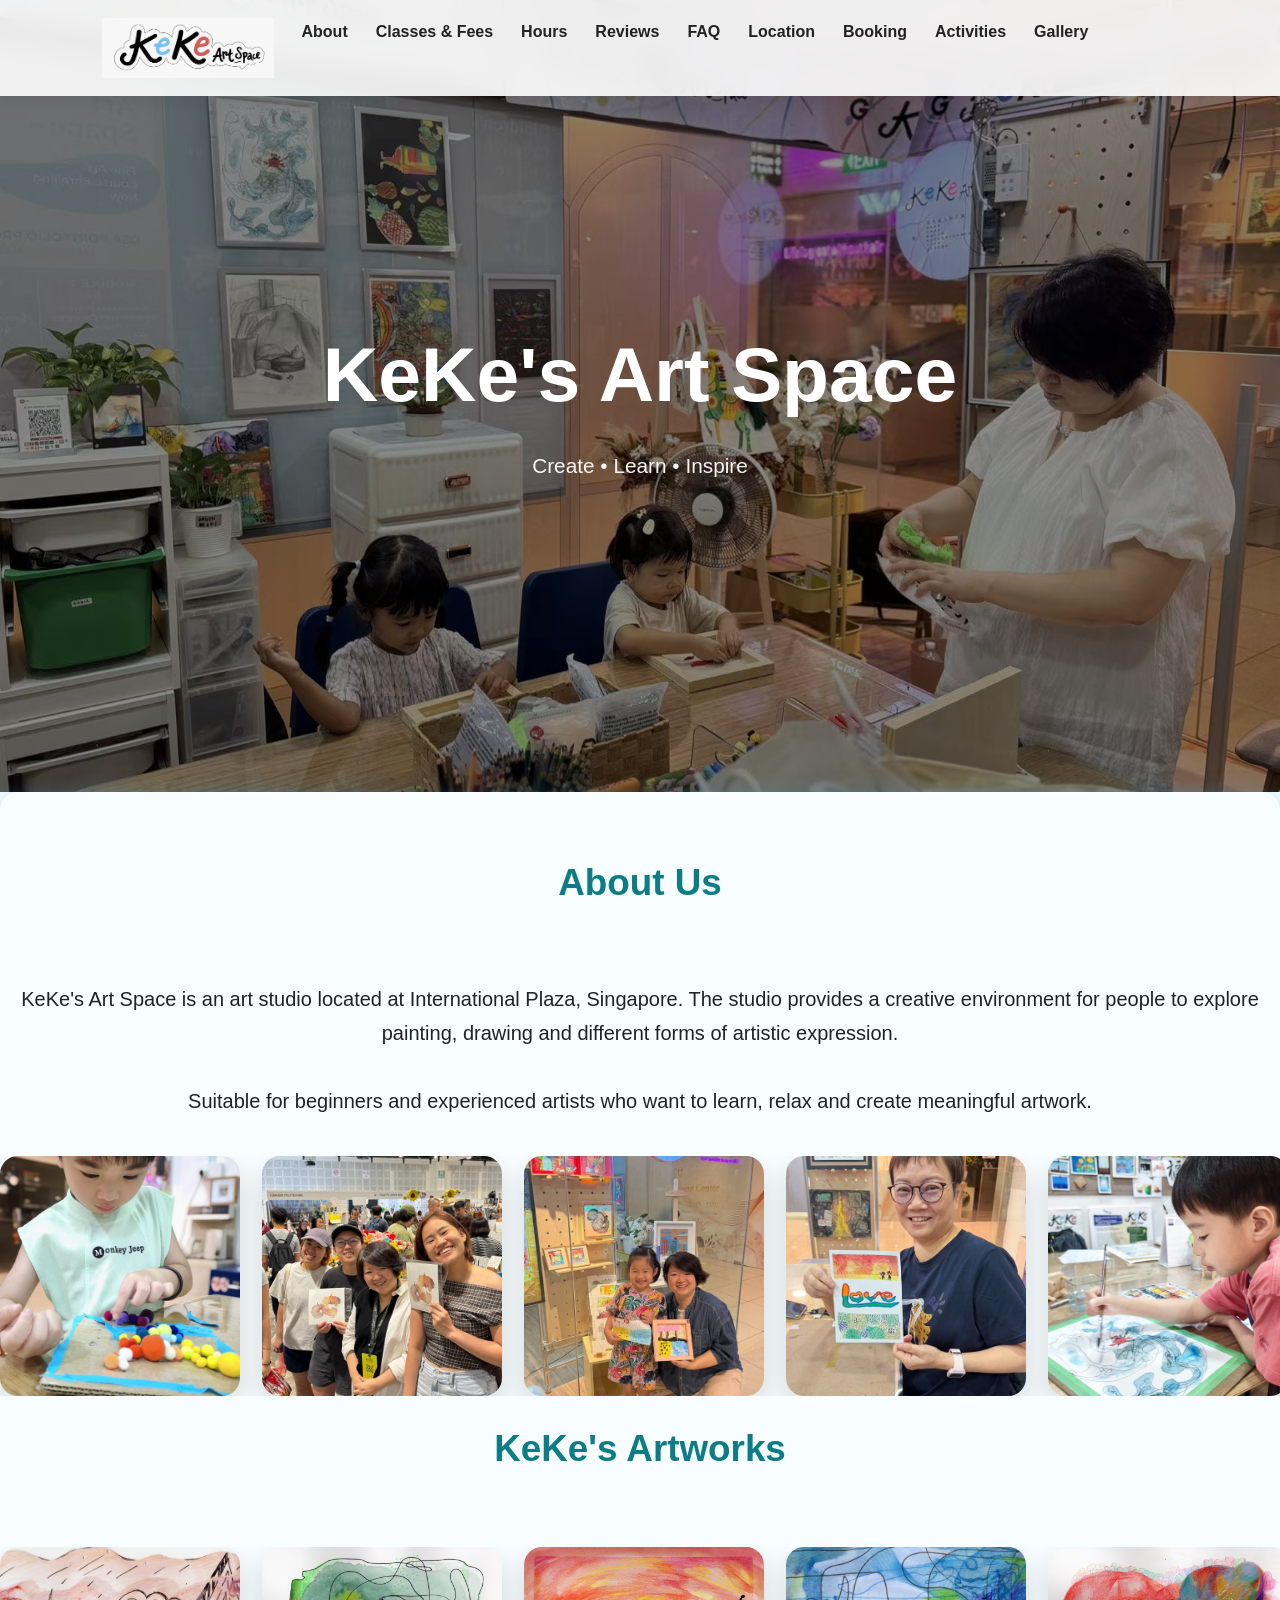
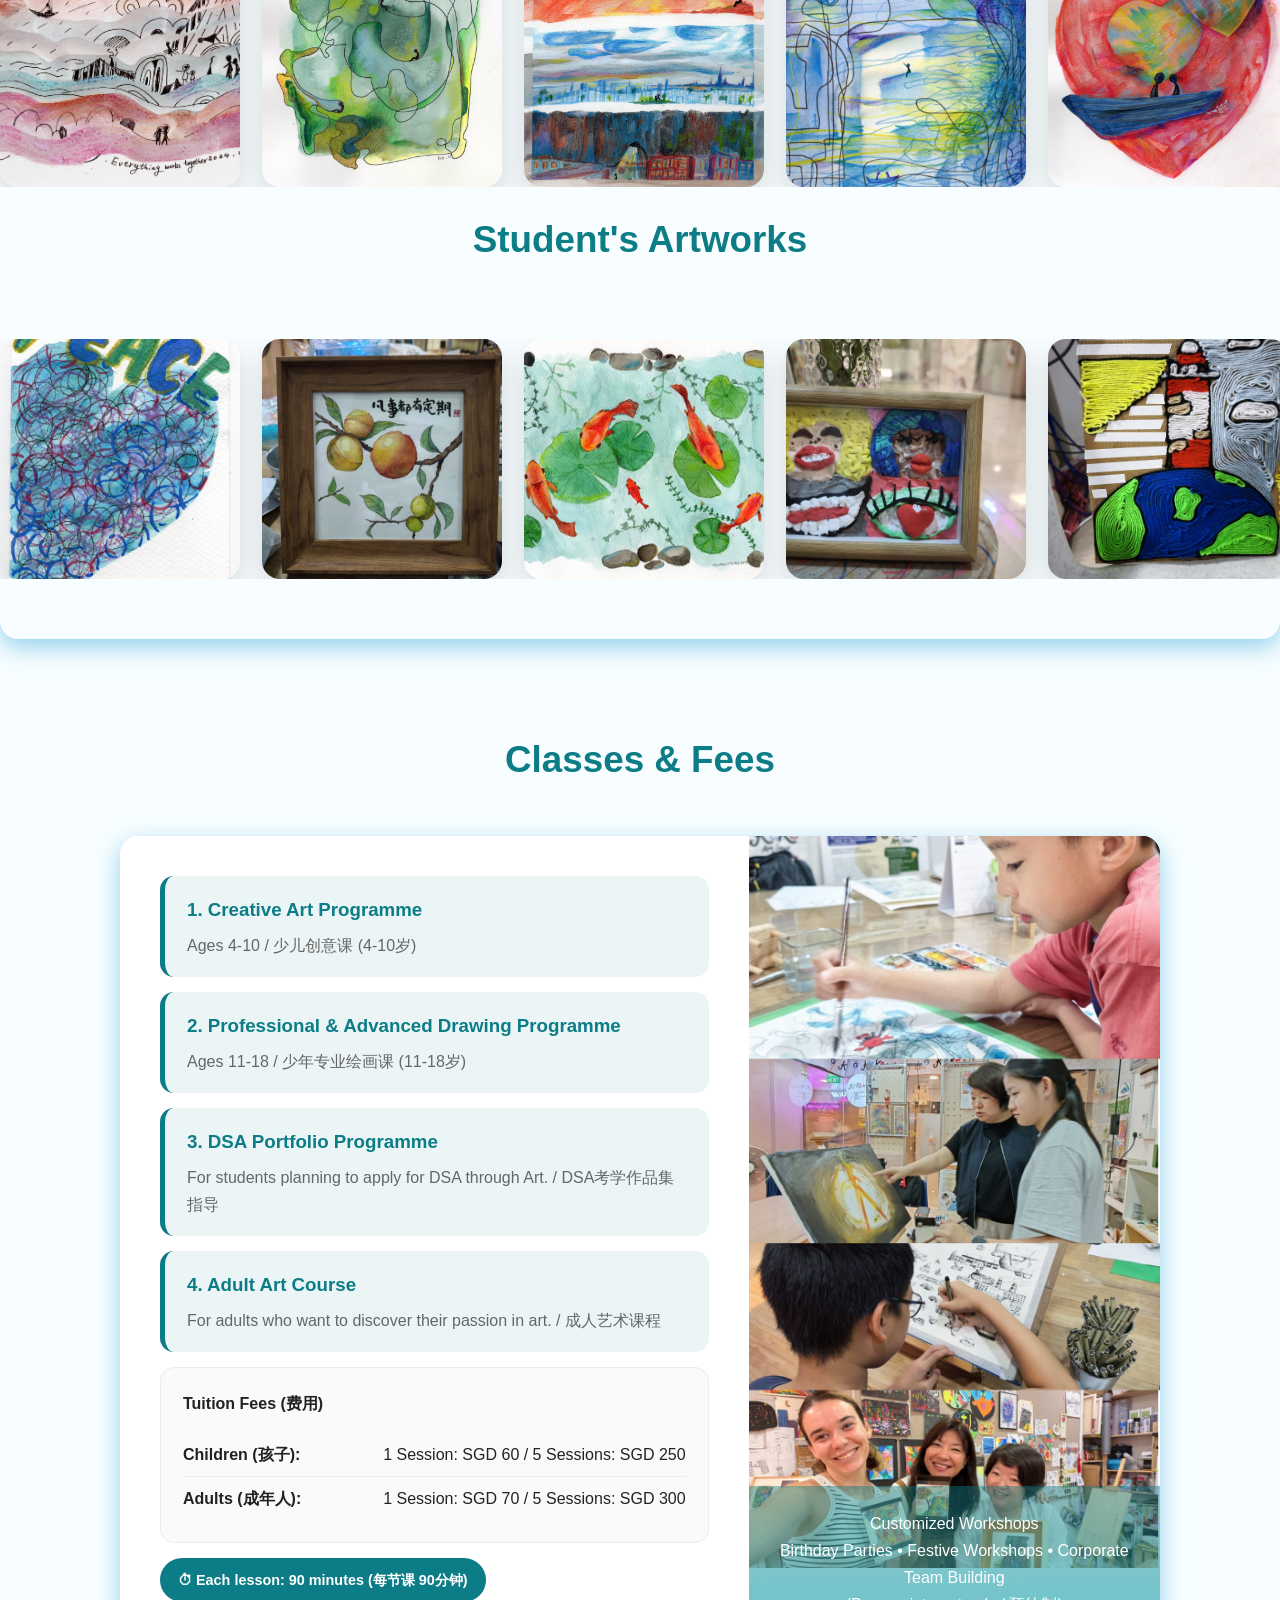
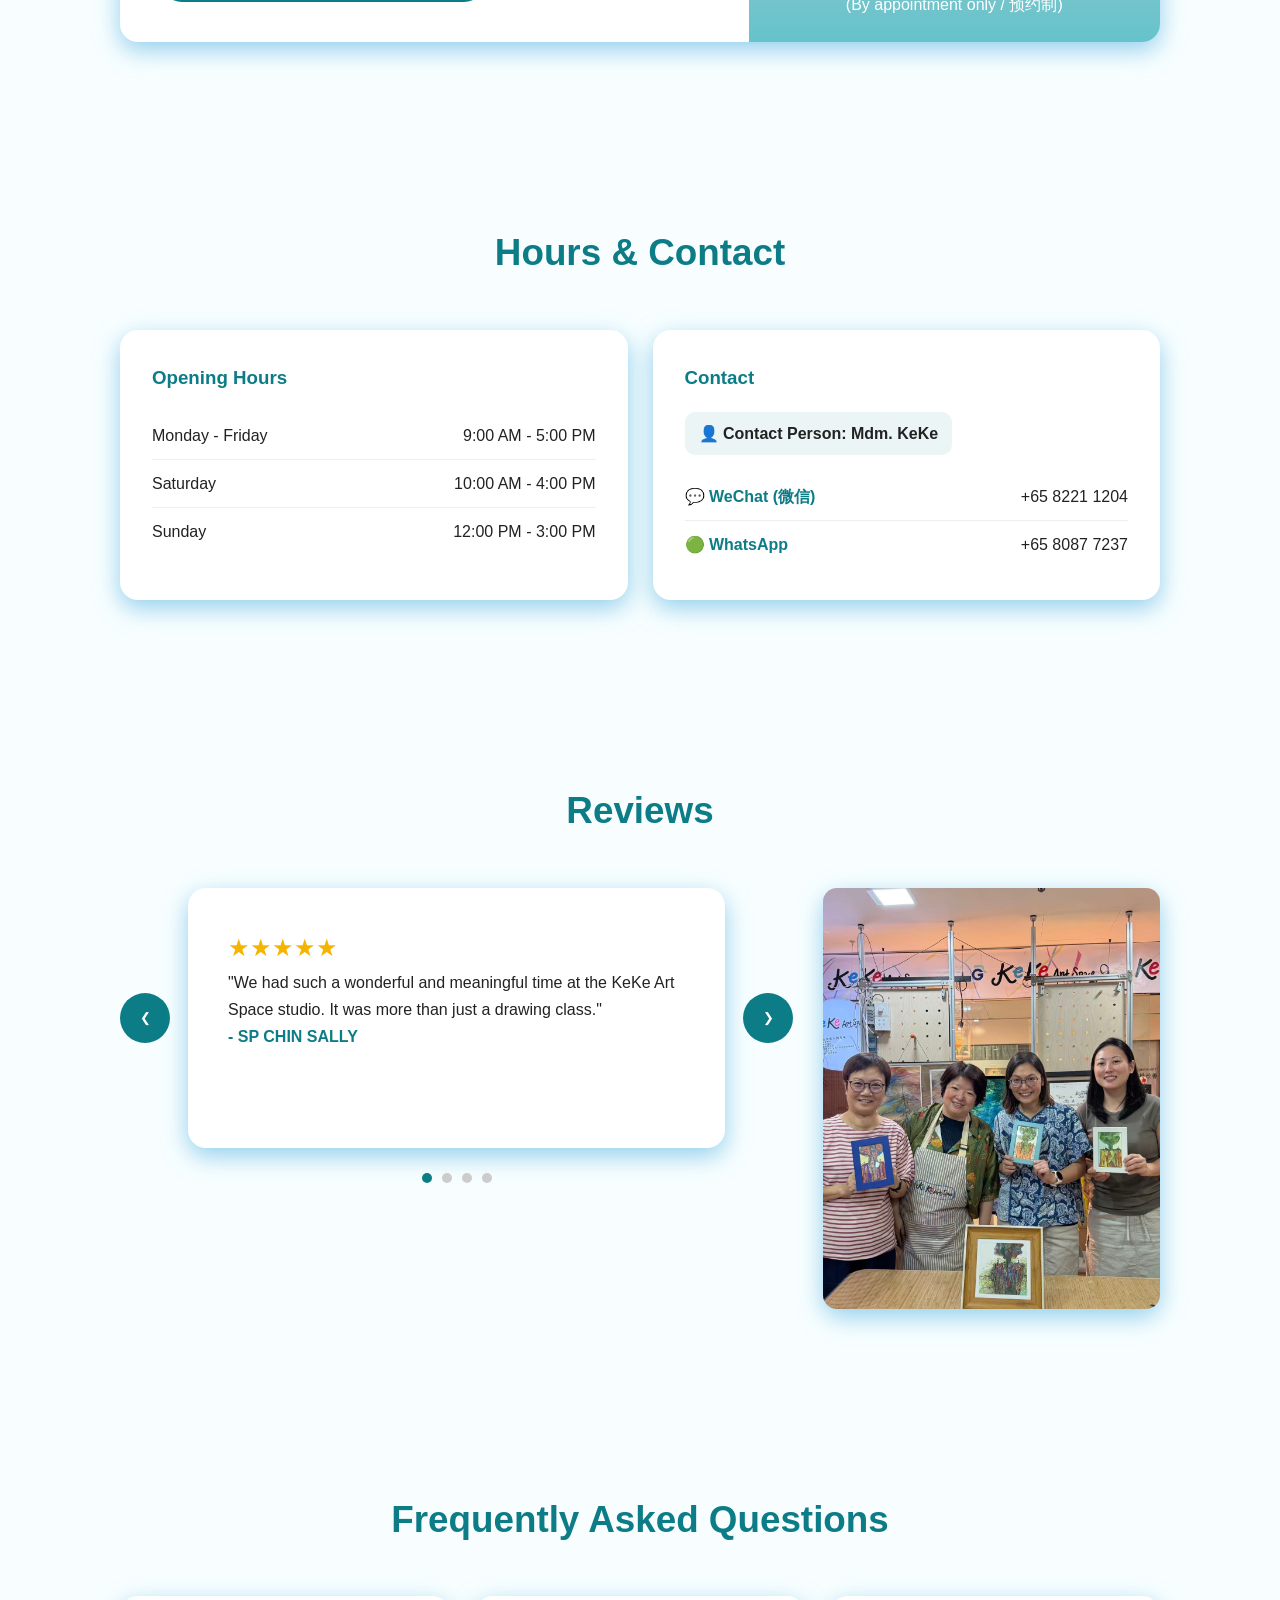
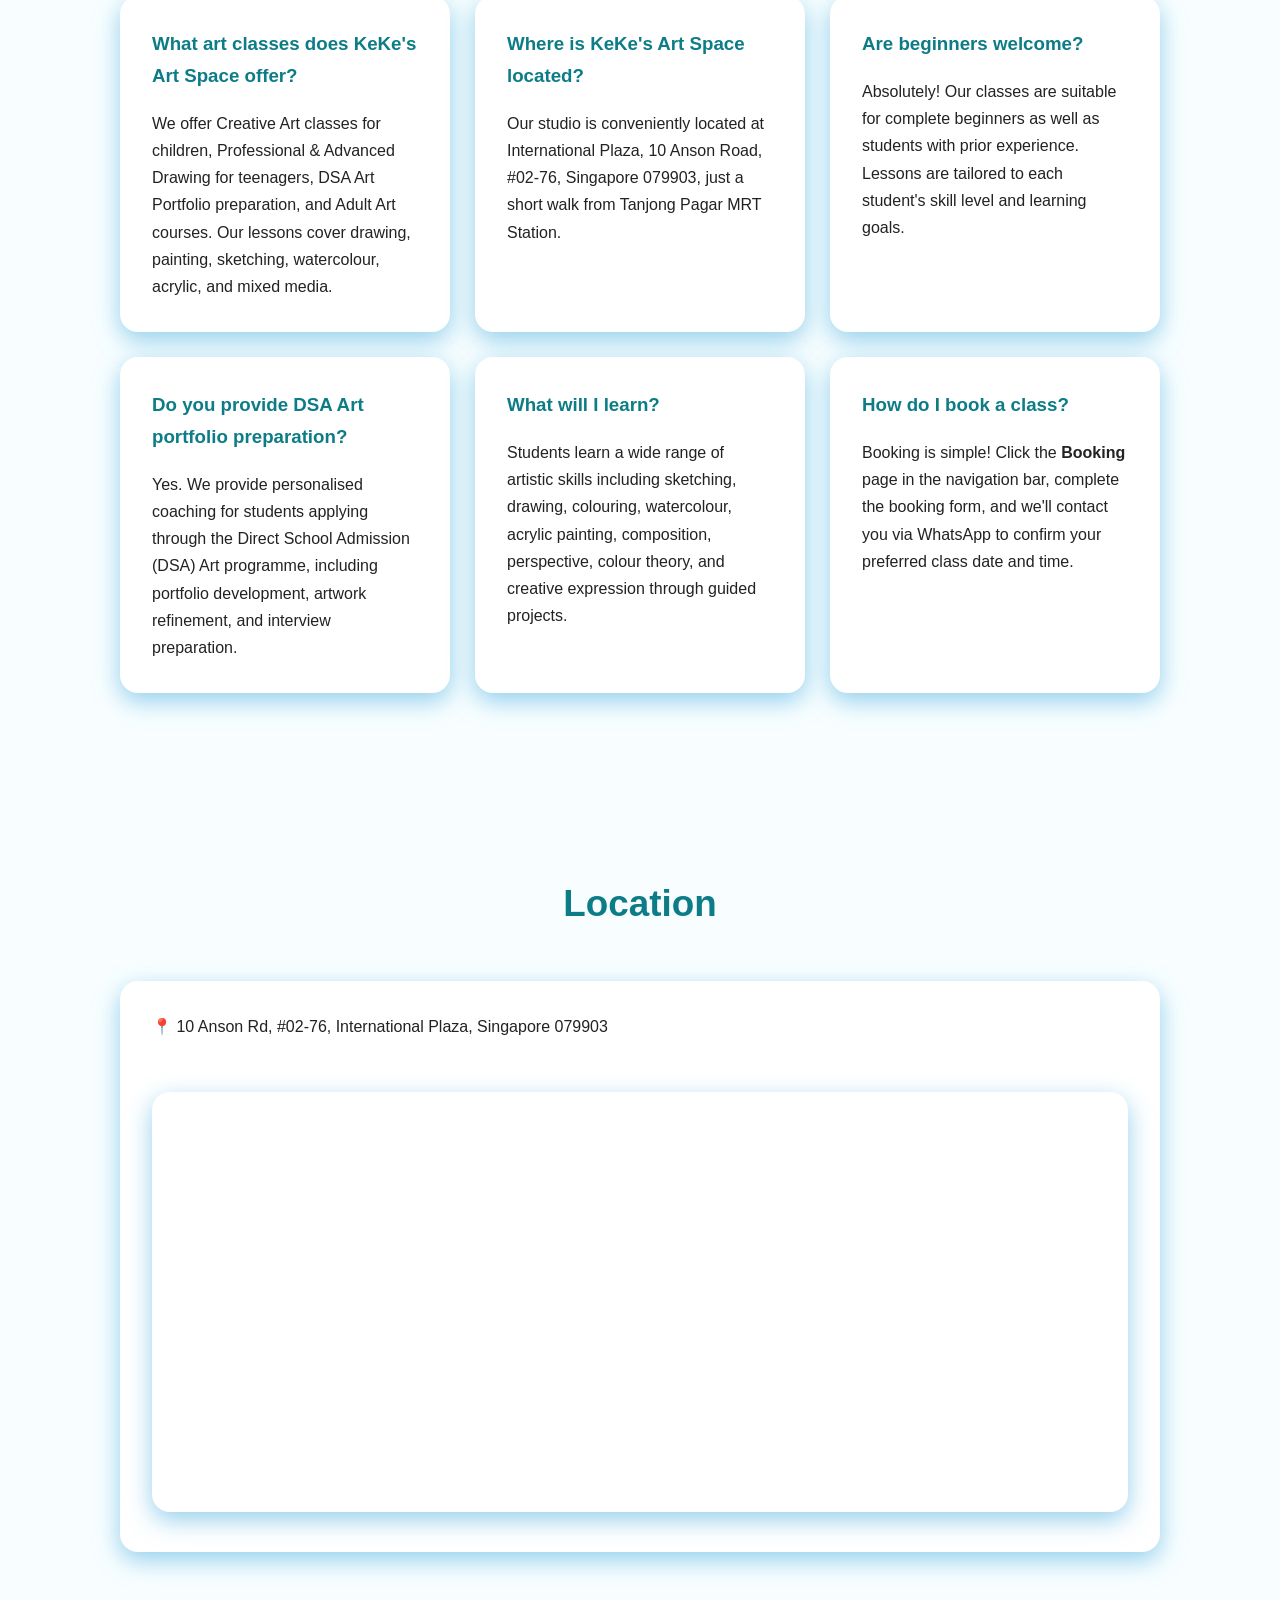
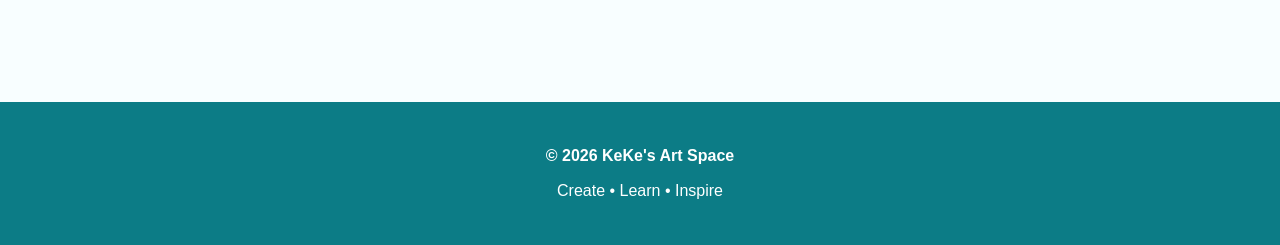
==== commit 775b1baa: "Merge origin/main into main" ====
--- a/index.html
+++ b/index.html
@@ -1,10 +1,19 @@
 <!DOCTYPE html>
 <html lang="en">
 <head>
+	<!-- Google tag (gtag.js) -->
+	<script async src="https://www.googletagmanager.com/gtag/js?id=G-2NYCXCLY9P"></script>
+	<script>
+	window.dataLayer = window.dataLayer || [];
+	function gtag(){dataLayer.push(arguments);}
+	gtag('js', new Date());
+
+	gtag('config', 'G-2NYCXCLY9P');
+	</script>
 	<meta charset="UTF-8">
 	<meta name="viewport" content="width=device-width, initial-scale=1.0">
 	<title>KeKe's Art Space</title>
-	<link rel="stylesheet" href="style.css">
+	<link rel="stylesheet" href="main.css">
 	<link rel="icon" type="image/x-icon" href="images/Kekeart.jpg">
 </head>
 <body>
--- a/main.css
+++ b/main.css
@@ -0,0 +1,652 @@
+:root{
+    --primary:#0c7c86;
+    --primary-light:#dff1f3;
+    --bg:#e2fdff3b;
+    --white:#f7feff4d;
+    --text:#222;
+    --text-light:#666;
+    --radius:18px;
+    --shadow:0 8px 25px rgba(54, 164, 219, 0.522);
+    --shadow-hover:0 16px 35px rgba(58, 188, 228, 0.335);
+    --transition:.25s ease;
+    --container:1100px;
+}
+
+/* ===== Reset ===== */
+
+*{
+    margin:0;
+    padding:0;
+    box-sizing:border-box;
+}
+
+html{
+    scroll-behavior:smooth;
+}
+
+body{
+    font-family:"Poppins",sans-serif;
+    background:var(--bg);
+    color:var(--text);
+    line-height:1.7;
+}
+
+img{
+    display:block;
+    width:100%;
+}
+
+a{
+    color:inherit;
+    text-decoration:none;
+}
+
+/* ===== Layout ===== */
+
+section{
+    max-width:var(--container);
+    margin:auto;
+    padding:90px 30px;
+    opacity:0;
+    transform:translateY(40px);
+    transition:opacity .6s ease,transform .6s ease;
+}
+
+section.show{
+    opacity:1;
+    transform:none;
+}
+
+h2{
+    margin-bottom:45px;
+    color:var(--primary);
+    text-align:center;
+    font-size:2.3rem;
+}
+
+/* ===== Header ===== */
+
+header{
+    position:fixed;
+    inset:0 0 auto;
+    z-index:1000;
+    display:flex;
+    justify-content:space-between;
+    align-items:center;
+    width:100%;
+    padding:18px 8%;
+    background:rgba(255,255,255,.9);
+    backdrop-filter:blur(12px);
+    box-shadow:0 2px 15px rgba(0,0,0,.08);
+}
+
+.logo{
+    color:var(--primary);
+    font-size:1.6rem;
+    font-weight:700;
+}
+
+nav{
+    display:flex;
+    gap:28px;
+}
+
+nav a{
+    position:relative;
+    font-weight:600;
+    transition:color var(--transition);
+}
+
+nav a::after{
+    content:"";
+    position:absolute;
+    left:50%;
+    bottom:-5px;
+    width:0;
+    height:2px;
+    background:var(--primary);
+    transform:translateX(-50%);
+    transition:.25s;
+}
+
+nav a:hover{
+    color:var(--primary);
+}
+
+nav a:hover::after{
+    width:100%;
+}
+
+/* ===== Hero ===== */
+
+.hero{
+	min-height:88vh;
+	display:grid;
+	place-items:center;
+	text-align:center;
+	padding:120px 20px;
+	background:
+	linear-gradient(rgba(0,0,0,.45),rgba(0,0,0,.45)),
+	url("images/keke27.jpeg") center/cover;
+	color:#fff;
+}
+
+.hero h1{
+    margin-bottom:.5rem;
+    font-size:clamp(3rem,7vw,4.8rem);
+}
+
+.hero p{
+    font-size:1.3rem;
+    opacity:.95;
+}
+
+/* ===== Cards ===== */
+
+:is(.card,.box){
+    padding:32px;
+    background:#fff;
+    border-radius:var(--radius);
+    box-shadow:var(--shadow);
+    transition:var(--transition);
+}
+
+:is(.card,.box):hover{
+    transform:translateY(-6px);
+    box-shadow:var(--shadow);
+}
+/* ===== Gallery ===== */
+
+.gallery-grid{
+    display:grid;
+    grid-template-columns:repeat(auto-fit,minmax(220px,1fr));
+    gap:15px;
+    margin-top:30px;
+}
+
+.gallery-item{
+    overflow:hidden;
+    aspect-ratio:4/3;
+    background:#eee;
+    border-radius:14px;
+    box-shadow:var(--shadow);
+}
+
+.gallery-item img{
+    height:100%;
+    object-fit:cover;
+    transition:.4s;
+}
+
+.gallery-item:hover img{
+    transform:scale(1.08);
+}
+
+.aboutcard{
+    text-align:center;
+	margin-bottom:16px;
+    font-size: 125%;
+	transition:all .25s ease;
+}
+
+.aboutcard:hover{
+	transform:scale(1.04);
+}
+
+	
+
+/* ===== Classes ===== */
+
+.classes-container,
+.review,
+.review-right-pic{
+    background:#fff;
+    border-radius:var(--radius);
+    box-shadow:var(--shadow);
+}
+
+.classes-container{
+    display:flex;
+    overflow:hidden;
+}
+
+.classes-text{
+    flex:1.2;
+    display:flex;
+    flex-direction:column;
+    gap:15px;
+    padding:40px;
+}
+
+.program-branch{
+    padding:18px 22px;
+    background:rgba(12,124,134,.08);
+    border-left:5px solid var(--primary);
+    border-radius:14px;
+    transition:var(--transition);
+}
+
+.program-branch:hover{
+    transform:translateX(6px);
+    background:rgba(12,124,134,.12);
+}
+
+.program-branch h3{
+    margin-bottom:6px;
+    color:var(--primary);
+}
+
+.program-branch p{
+    color:var(--text-light);
+}
+
+/* ===== Fees ===== */
+
+.fee-sheet{
+    padding:22px;
+    background:#fafafa;
+    border:1px solid #ececec;
+    border-radius:14px;
+}
+
+.fee-sheet h4{
+    margin-bottom:15px;
+}
+
+:is(.fee-row,.schedule-row,.contact-method-row){
+    display:flex;
+    justify-content:space-between;
+    align-items:center;
+    border-bottom:1px solid #eee;
+}
+
+.fee-row{
+    gap:20px;
+    padding:8px 0;
+}
+
+.schedule-row,
+.contact-method-row{
+    padding:10px 0;
+}
+
+:is(.fee-row,.schedule-row,.contact-method-row):last-child{
+    border:none;
+}
+
+.duration-tag{
+    align-self:flex-start;
+    padding:10px 18px;
+    background:var(--primary);
+    color:#fff;
+    border-radius:999px;
+    font-size:.9rem;
+    font-weight:600;
+}
+
+/* ===== Classes Image ===== */
+
+.classes-image-wrapper{
+	position:relative;
+	flex:.9;
+}
+
+.classes-img{
+	width:100%;
+	height:auto;
+    object-fit:contain;
+    background:#000;
+	display:block;
+}
+
+.poster-overlay{
+	position:absolute;
+	inset:auto 0 0;
+	padding:24px;
+	background:linear-gradient(to top,rgba(15, 161, 174, 0.638),rgba(12, 124, 134, 0.423));
+	color:#fff;
+	text-align:center;
+}
+
+.poster-overlay strong{
+	display:block;
+	margin-bottom:8px;
+	font-size:1.2rem;
+}
+
+/* ===== Hours ===== */
+
+.info{
+    display:grid;
+    grid-template-columns:repeat(auto-fit,minmax(320px,1fr));
+    gap:25px;
+}
+
+.box h3{
+    margin-bottom:18px;
+    color:var(--primary);
+}
+
+.contact-person-tag{
+    display:inline-block;
+    margin-bottom:18px;
+    padding:8px 14px;
+    background:rgba(12,124,134,.08);
+    border-radius:10px;
+    font-weight:600;
+}
+
+.app-label{
+    color:var(--primary);
+    font-weight:600;
+}
+
+/* ===== Reviews ===== */
+
+.review-section-wrapper{
+    display:grid;
+    grid-template-columns:2fr 1fr;
+    gap:30px;
+    align-items:stretch;
+}
+
+.review-container{
+    display:flex;
+    align-items:center;
+    gap:18px;
+}
+
+.review-slider{
+    flex:1;
+}
+
+.review{
+    display:none;
+    min-height:260px;
+    padding:40px;
+    animation:fade .35s ease;
+}
+
+.review.active{
+    display:block;
+}
+
+.review blockquote{
+    margin:18px 0;
+    color:var(--text);
+    font-size:1.08rem;
+    line-height:1.8;
+}
+
+.review h4{
+    color:var(--primary);
+    font-size:1rem;
+}
+
+.stars{
+    color:#f5b400;
+    font-size:1.5rem;
+}
+
+.arrow{
+    width:50px;
+    aspect-ratio:1;
+    border:none;
+    border-radius:50%;
+    background:var(--primary);
+    color:#fff;
+    cursor:pointer;
+    transition:var(--transition);
+}
+
+.arrow:hover{
+    transform:scale(1.08);
+}
+
+.dots{
+    display:flex;
+    justify-content:center;
+    gap:10px;
+    margin-top:25px;
+}
+
+.dot{
+    width:10px;
+    aspect-ratio:1;
+    border-radius:50%;
+    background:#ccc;
+}
+
+.active-dot{
+    background:var(--primary);
+}
+
+.review-img-holder{
+    overflow:hidden;
+    border-radius:14px;
+}
+
+.review-img-holder img{
+    aspect-ratio:4/5;
+    object-fit:cover;
+    transition:.4s;
+}
+
+.review-right-pic:hover img{
+    transform:scale(1.05);
+}
+
+.review-caption{
+    margin-top:15px;
+    color:var(--text-light);
+    text-align:center;
+    font-size:.95rem;
+}
+
+/* ===== Map ===== */
+
+iframe{
+    width:100%;
+    height:420px;
+    margin-top:25px;
+    border:none;
+    border-radius:var(--radius);
+    box-shadow:var(--shadow);
+}
+
+/* ===== Footer ===== */
+
+footer{
+    margin-top:60px;
+    padding:40px 20px;
+    background:var(--primary);
+    color:#fff;
+    text-align:center;
+}
+
+footer p:first-child{
+    margin-bottom:8px;
+    font-weight:600;
+}
+
+/* ===== Animations ===== */
+
+@keyframes fade{
+    from{
+        opacity:0;
+        transform:translateY(15px);
+    }
+    to{
+        opacity:1;
+        transform:none;
+    }
+}
+
+/* ===== Responsive ===== */
+
+@media (max-width:900px){
+
+    header{
+        flex-direction:column;
+        gap:15px;
+        padding:15px;
+    }
+
+    nav{
+        flex-wrap:wrap;
+        justify-content:center;
+        gap:16px;
+    }
+
+    .hero h1{
+        font-size:3rem;
+    }
+
+    .classes-container,
+    .review-section-wrapper{
+        display:block;
+    }
+
+    .classes-image-wrapper{
+        min-height:320px;
+    }
+
+    .review-right-pic{
+        margin-top:25px;
+    }
+
+    .review-container{
+        gap:10px;
+    }
+
+    .arrow{
+        width:42px;
+    }
+
+    :is(.fee-row,.schedule-row,.contact-method-row){
+        flex-direction:column;
+        align-items:flex-start;
+        gap:5px;
+    }
+}
+
+
+.selected{
+	border:2px solid var(--primary);
+	transform:translateY(-6px);
+}
+
+.hidden{
+	opacity:0;
+	transform:translateY(40px);
+	transition:.6s ease;
+}
+
+.show{
+	opacity:1;
+	transform:none;
+}
+
+.floating-whatsapp{
+	position:fixed;
+	right:24px;
+	bottom:24px;
+	width:60px;
+	height:60px;
+	border-radius:50%;
+	display:grid;
+	place-items:center;
+	background:#25D366;
+	color:#fff;
+	box-shadow:0 10px 25px rgba(0,0,0,.2);
+	z-index:999;
+	transition:.25s;
+}
+
+.floating-whatsapp:hover{
+	transform:scale(1.08);
+}
+
+.about-gallery{
+    min-width: 100%;
+    margin: 0%;
+	padding:60px 0;
+	display:flex;
+	flex-direction:column;
+	gap:22px;
+	overflow:hidden;
+    max-height: 20%;
+    border-radius:var(--radius);
+    box-shadow:var(--shadow);
+
+}
+
+.gallery-row{
+	width:100%;
+	overflow:hidden;
+    max-height: 10%;
+    height: 50%;
+}
+
+.gallery-track{
+	display:flex;
+	gap:22px;
+	width:max-content;
+}
+
+.gallery-track img{
+	width:240px;
+	aspect-ratio:1;
+	object-fit:cover;
+	border-radius:18px;
+	flex-shrink:0;
+	box-shadow:0 12px 28px rgba(0,0,0,.15);
+	transition:.3s;
+}
+
+.gallery-track img:hover{
+	transform:scale(1.05);
+}
+
+.row-right .gallery-track{
+	animation:scrollRight 26s linear infinite;
+}
+
+.row-left .gallery-track{
+	animation:scrollLeft 26s linear infinite;
+}
+
+@keyframes scrollLeft{
+	from{
+		transform:translateX(0);
+	}
+	to{
+		transform:translateX(calc(-50% - 11px));
+	}
+}
+
+@keyframes scrollRight{
+	from{
+		transform:translateX(calc(-50% - 11px));
+	}
+	to{
+		transform:translateX(0);
+	}
+}
+
+@media(max-width:768px){
+
+	.gallery-track img{
+		width:150px;
+	}
+
+	.gallery-track{
+		gap:14px;
+	}
+
+}
+
+.logo img{
+	height:60px; /* Adjust as needed */
+    display: flex;
+}
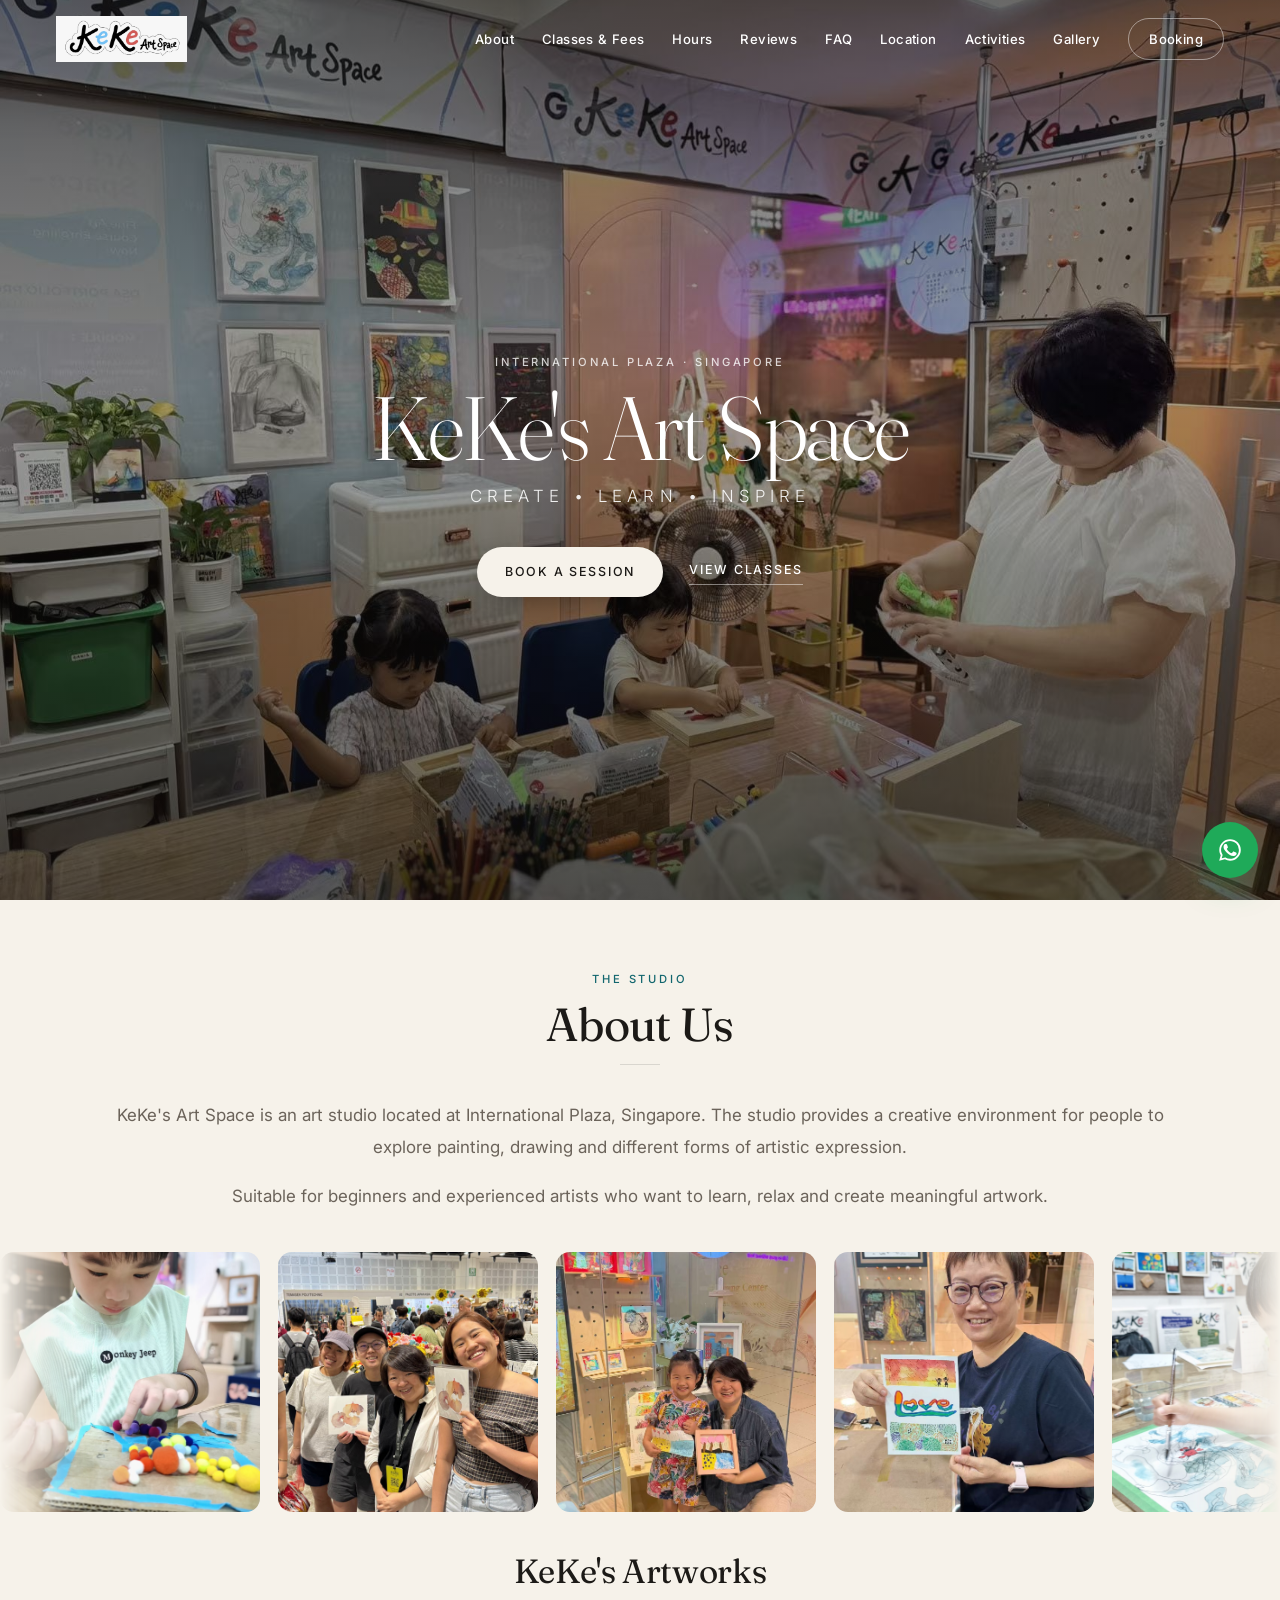
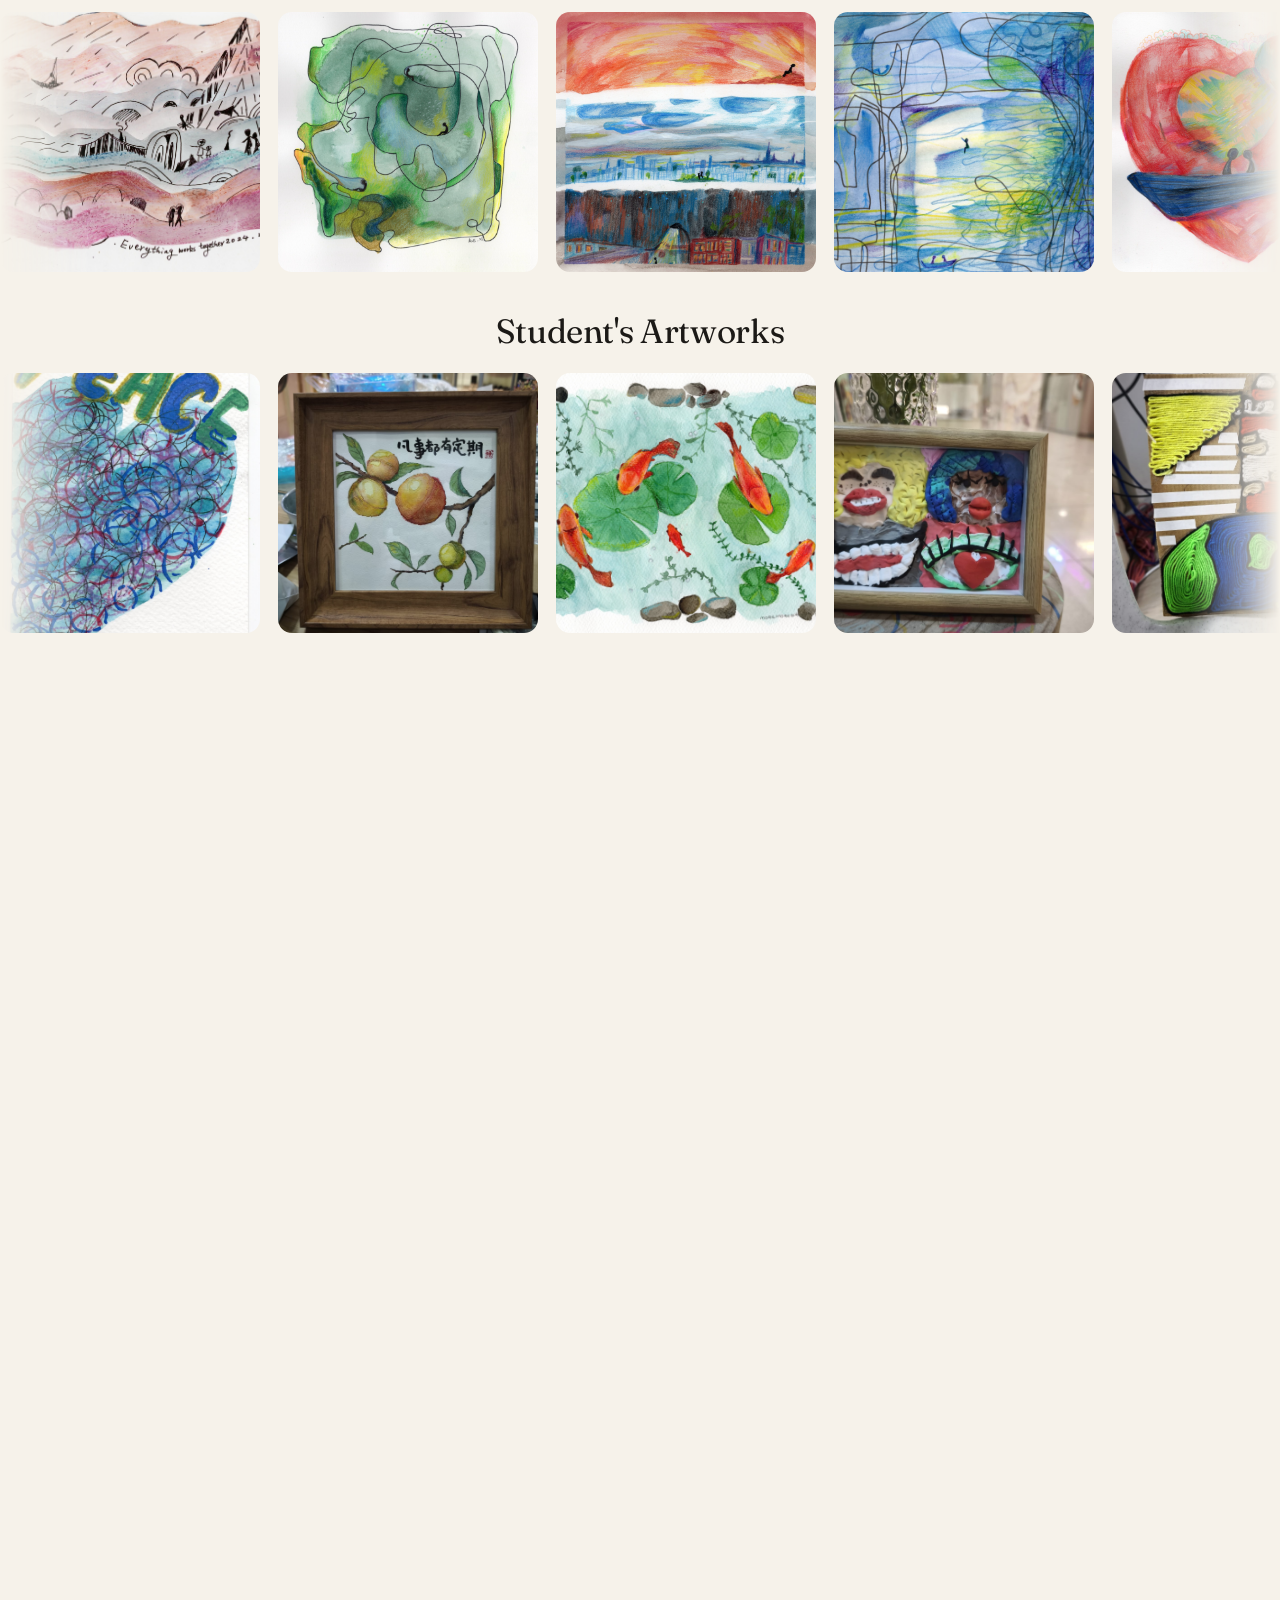
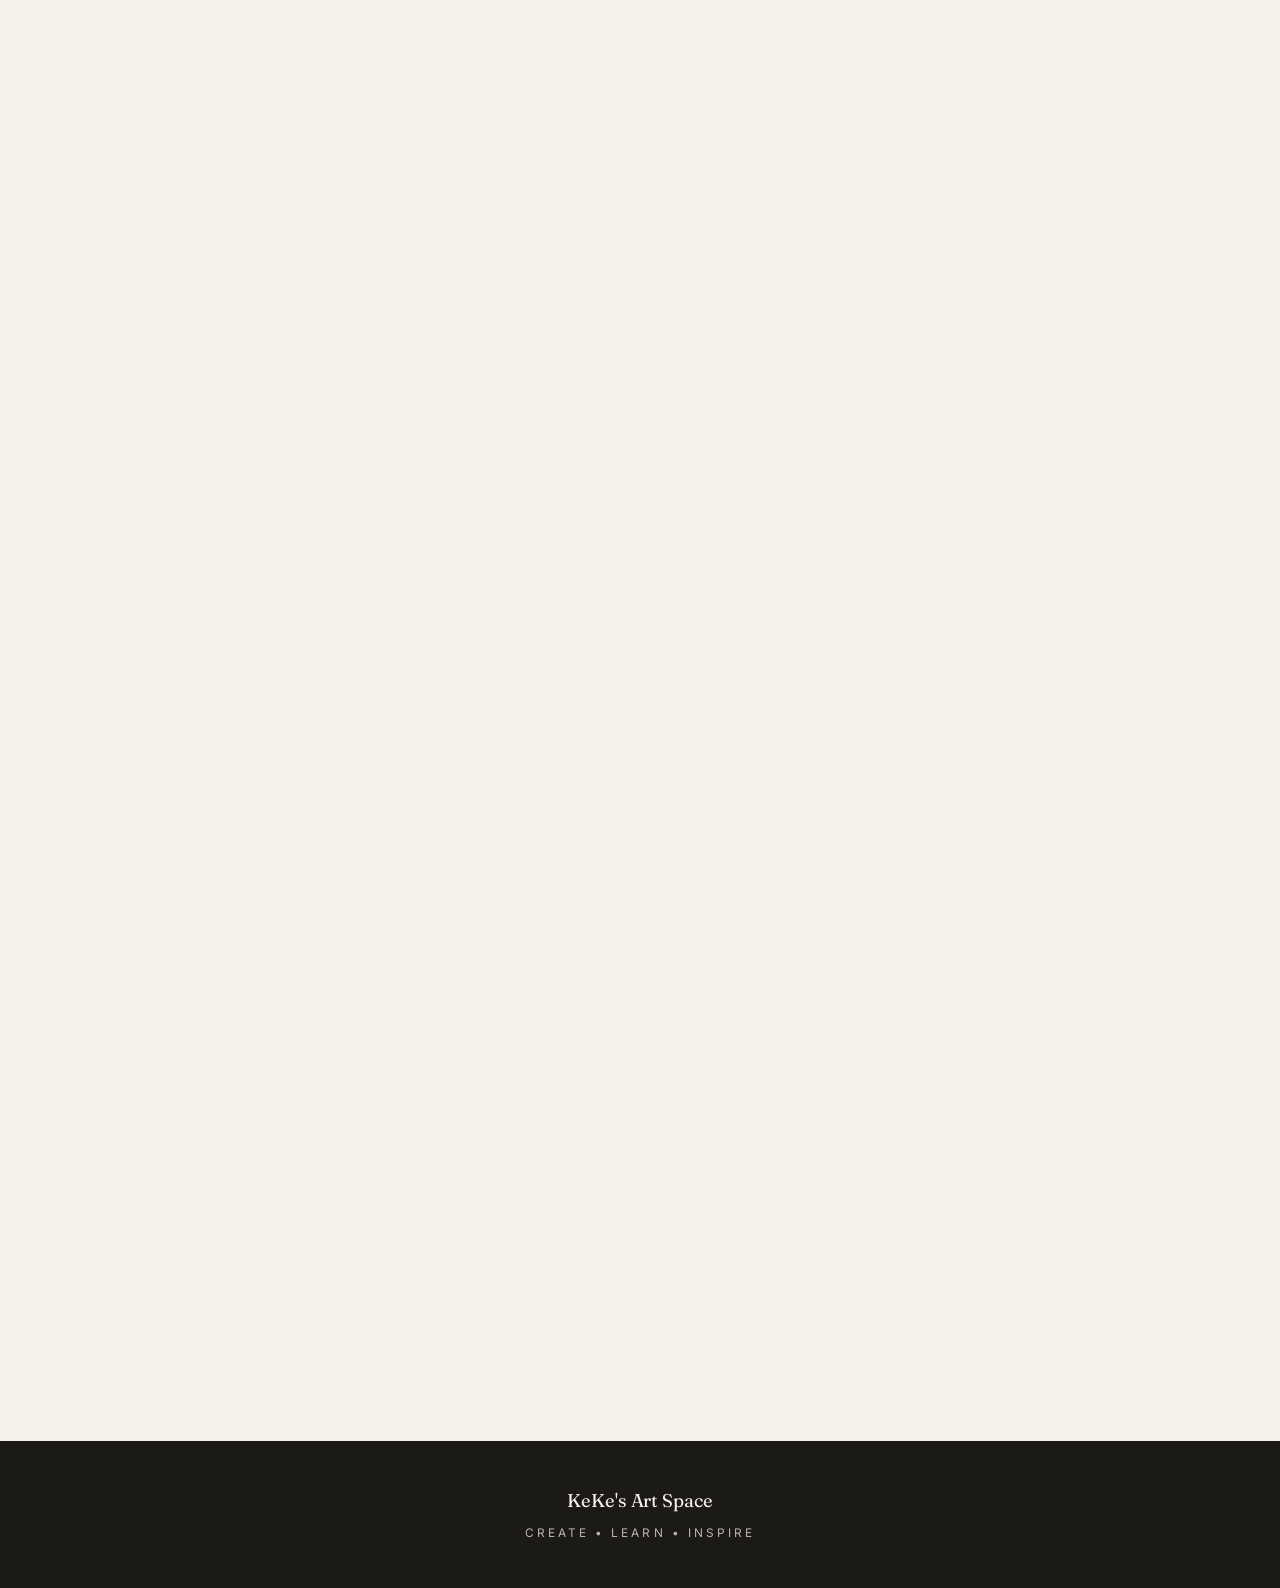
==== commit d96e7a1e: "Revamp" ====
--- a/index.html
+++ b/index.html
@@ -7,370 +7,446 @@
 	window.dataLayer = window.dataLayer || [];
 	function gtag(){dataLayer.push(arguments);}
 	gtag('js', new Date());
-
 	gtag('config', 'G-2NYCXCLY9P');
 	</script>
+
 	<meta charset="UTF-8">
 	<meta name="viewport" content="width=device-width, initial-scale=1.0">
-	<title>KeKe's Art Space</title>
+	<title>KeKe's Art Space — Art Studio in Tanjong Pagar, Singapore</title>
+	<meta name="description" content="KeKe's Art Space is an art studio at International Plaza, Singapore. Creative art for children, advanced drawing for teens, DSA portfolio preparation and adult art courses.">
+
+	<script>document.documentElement.classList.add('js');</script>
+
+	<link rel="preconnect" href="https://fonts.googleapis.com">
+	<link rel="preconnect" href="https://fonts.gstatic.com" crossorigin>
+	<link href="https://fonts.googleapis.com/css2?family=Fraunces:opsz,wght@9..144,300..600&family=Inter:wght@300;400;500;600&display=swap" rel="stylesheet">
+
 	<link rel="stylesheet" href="main.css">
 	<link rel="icon" type="image/x-icon" href="images/Kekeart.jpg">
 </head>
 <body>
 
-	<header>
-	<nav>
-		<a href="index.html" class="logo">
-			<img src="images/kekebrand.jpeg" alt="KeKe Art Space">
-		</a>
-
+<header id="siteHeader">
+	<a href="index.html" class="logo">
+		<img src="images/kekebrand.jpeg" alt="KeKe Art Space">
+	</a>
+
+	<button class="nav-toggle" id="navToggle" aria-label="Toggle navigation" aria-expanded="false" aria-controls="siteNav">
+		<span></span>
+		<span></span>
+	</button>
+
+	<nav id="siteNav">
 		<a href="#about">About</a>
-		<a href="#classes">Classes & Fees</a>
+		<a href="#classes">Classes &amp; Fees</a>
 		<a href="#hours">Hours</a>
 		<a href="#reviews">Reviews</a>
 		<a href="#faq">FAQ</a>
 		<a href="#location">Location</a>
-		<a href="booking.html">Booking</a>
 		<a href="activities.html">Activities</a>
 		<a href="gallery.html">Gallery</a>
+		<a href="booking.html" class="nav-cta">Booking</a>
 	</nav>
 </header>
-	<div class="hero">
-		<div>
-			<h1>KeKe's Art Space</h1>
-			<p>Create • Learn • Inspire</p>
-		</div>
-	</div>
-
-	
-
-	<section class="about-gallery">
-
+
+<div class="hero">
+	<div class="hero-inner">
+		<p class="eyebrow">International Plaza · Singapore</p>
+		<h1>KeKe's Art Space</h1>
+		<p class="hero-sub">Create • Learn • Inspire</p>
+
+		<div class="hero-actions">
+			<a class="btn btn-light" href="booking.html">Book a Session</a>
+			<a class="link-underline" href="#classes">View Classes</a>
+		</div>
+	</div>
+</div>
+
+<section class="about-gallery" id="about">
+
+	<div class="section-head">
+		<p class="eyebrow">The Studio</p>
 		<h2>About Us</h2>
-
-		<div class="aboutcard">
-			<p>KeKe's Art Space is an art studio located at International Plaza, Singapore. The studio provides a creative environment for people to explore painting, drawing and different forms of artistic expression.</p>
-
-			<br>
-
-			<p>Suitable for beginners and experienced artists who want to learn, relax and create meaningful artwork.</p>
-		</div>
-		<div class="gallery-row row-right">
-
-			<div class="gallery-track">
-				
-				<img src="images/keke14.jpeg" alt="">
-				<img src="images/keke15.jpeg" alt="">
-				<img src="images/keke16.jpeg" alt="">
-				<img src="images/keke21.jpeg" alt="">
-				<img src="images/keke24.jpeg" alt="">
-				<img src="images/keke26.jpeg" alt="">
-				<img src="images/keke25.jpeg" alt="">
-
-				<img src="images/keke14.jpeg" alt="">
-				<img src="images/keke15.jpeg" alt="">
-				<img src="images/keke16.jpeg" alt="">
-				<img src="images/keke21.jpeg" alt="">
-				<img src="images/keke24.jpeg" alt="">
-				<img src="images/keke26.jpeg" alt="">
-				<img src="images/keke25.jpeg" alt="">
-				
-
-
-			</div>
-
-		</div>
-		<h2>KeKe's Artworks</h2>
-
-
-		<div class="gallery-row row-left">
-
-			<div class="gallery-track">
-
-				<img src="images/keke6.jpeg" alt="">
-				<img src="images/keke7.jpeg" alt="">
-				<img src="images/keke8.jpeg" alt="">
-				<img src="images/keke9.jpeg" alt="">
-				<img src="images/keke10.jpeg" alt="">
-				<img src="images/keke11.jpeg" alt="">
-				<img src="images/keke12.jpeg" alt="">
-				<img src="images/keke13.jpeg" alt="">
-
-				<img src="images/keke6.jpeg" alt="">
-				<img src="images/keke7.jpeg" alt="">
-				<img src="images/keke8.jpeg" alt="">
-				<img src="images/keke9.jpeg" alt="">
-				<img src="images/keke10.jpeg" alt="">
-				<img src="images/keke11.jpeg" alt="">
-				<img src="images/keke12.jpeg" alt="">
-				<img src="images/keke13.jpeg" alt="">
-
-			</div>
-
-		</div>
-
-
-		<h2>Student's Artworks</h2>
-
-
-		<div class="gallery-row row-right">
-
-			<div class="gallery-track">
-
-				<img src="images/keke17.jpeg" alt="">
-				<img src="images/keke18.jpeg" alt="">
-				<img src="images/keke19.jpeg" alt="">
-				<img src="images/keke20.jpeg" alt="">
-				<img src="images/keke23.jpeg" alt="">
-				<img src="images/keke28.jpeg" alt="">
-				<img src="images/keke29.jpeg" alt="">
-
-				<img src="images/keke17.jpeg" alt="">
-				<img src="images/keke18.jpeg" alt="">
-				<img src="images/keke19.jpeg" alt="">
-				<img src="images/keke20.jpeg" alt="">
-				<img src="images/keke23.jpeg" alt="">
-				<img src="images/keke28.jpeg" alt="">
-				<img src="images/keke29.jpeg" alt="">
-
-			</div>
-
-	</div>
-
-</section>
-
-	<section id="classes">
-		<h2>Classes & Fees</h2>
-
-		<div class="classes-container">
-
-			<div class="classes-text">
-
-				<div class="program-branch">
-					<h3>1. Creative Art Programme</h3>
-					<p>Ages 4-10 / 少儿创意课 (4-10岁)</p>
+	</div>
+
+	<div class="aboutcard">
+		<p>KeKe's Art Space is an art studio located at International Plaza, Singapore. The studio provides a creative environment for people to explore painting, drawing and different forms of artistic expression.</p>
+		<p>Suitable for beginners and experienced artists who want to learn, relax and create meaningful artwork.</p>
+	</div>
+
+	<div class="gallery-row row-right">
+		<div class="gallery-track">
+			<img src="images/keke14.jpeg" alt="">
+			<img src="images/keke15.jpeg" alt="">
+			<img src="images/keke16.jpeg" alt="">
+			<img src="images/keke21.jpeg" alt="">
+			<img src="images/keke24.jpeg" alt="">
+			<img src="images/keke26.jpeg" alt="">
+			<img src="images/keke25.jpeg" alt="">
+
+			<img src="images/keke14.jpeg" alt="">
+			<img src="images/keke15.jpeg" alt="">
+			<img src="images/keke16.jpeg" alt="">
+			<img src="images/keke21.jpeg" alt="">
+			<img src="images/keke24.jpeg" alt="">
+			<img src="images/keke26.jpeg" alt="">
+			<img src="images/keke25.jpeg" alt="">
+		</div>
+	</div>
+
+	<h2 class="gallery-title">KeKe's Artworks</h2>
+
+	<div class="gallery-row row-left">
+		<div class="gallery-track">
+			<img src="images/keke6.jpeg" alt="">
+			<img src="images/keke7.jpeg" alt="">
+			<img src="images/keke8.jpeg" alt="">
+			<img src="images/keke9.jpeg" alt="">
+			<img src="images/keke10.jpeg" alt="">
+			<img src="images/keke11.jpeg" alt="">
+			<img src="images/keke12.jpeg" alt="">
+			<img src="images/keke13.jpeg" alt="">
+
+			<img src="images/keke6.jpeg" alt="">
+			<img src="images/keke7.jpeg" alt="">
+			<img src="images/keke8.jpeg" alt="">
+			<img src="images/keke9.jpeg" alt="">
+			<img src="images/keke10.jpeg" alt="">
+			<img src="images/keke11.jpeg" alt="">
+			<img src="images/keke12.jpeg" alt="">
+			<img src="images/keke13.jpeg" alt="">
+		</div>
+	</div>
+
+	<h2 class="gallery-title">Student's Artworks</h2>
+
+	<div class="gallery-row row-right">
+		<div class="gallery-track">
+			<img src="images/keke17.jpeg" alt="">
+			<img src="images/keke18.jpeg" alt="">
+			<img src="images/keke19.jpeg" alt="">
+			<img src="images/keke20.jpeg" alt="">
+			<img src="images/keke23.jpeg" alt="">
+			<img src="images/keke28.jpeg" alt="">
+			<img src="images/keke29.jpeg" alt="">
+
+			<img src="images/keke17.jpeg" alt="">
+			<img src="images/keke18.jpeg" alt="">
+			<img src="images/keke19.jpeg" alt="">
+			<img src="images/keke20.jpeg" alt="">
+			<img src="images/keke23.jpeg" alt="">
+			<img src="images/keke28.jpeg" alt="">
+			<img src="images/keke29.jpeg" alt="">
+		</div>
+	</div>
+
+</section>
+
+<section id="classes">
+
+	<div class="section-head">
+		<p class="eyebrow">Programmes</p>
+		<h2>Classes &amp; Fees</h2>
+	</div>
+
+	<div class="classes-container">
+
+		<div class="classes-text">
+
+			<div class="program-branch">
+				<h3>Creative Art Programme</h3>
+				<p>Ages 4–10 / 少儿创意课 (4–10岁)</p>
+			</div>
+
+			<div class="program-branch">
+				<h3>Professional &amp; Advanced Drawing Programme</h3>
+				<p>Ages 11–18 / 少年专业绘画课 (11–18岁)</p>
+			</div>
+
+			<div class="program-branch">
+				<h3>DSA Portfolio Programme</h3>
+				<p>For students planning to apply for DSA through Art. / DSA考学作品集指导</p>
+			</div>
+
+			<div class="program-branch">
+				<h3>Adult Art Course</h3>
+				<p>For adults who want to discover their passion in art. / 成人艺术课程</p>
+			</div>
+
+			<div class="fee-sheet">
+				<h4>Tuition Fees 费用</h4>
+
+				<div class="fee-row">
+					<strong>Children 孩子</strong>
+					<span>1 Session — SGD 60<br>5 Sessions — SGD 250</span>
 				</div>
 
-				<div class="program-branch">
-					<h3>2. Professional & Advanced Drawing Programme</h3>
-					<p>Ages 11-18 / 少年专业绘画课 (11-18岁)</p>
+				<div class="fee-row">
+					<strong>Adults 成年人</strong>
+					<span>1 Session — SGD 70<br>5 Sessions — SGD 300</span>
 				</div>
-
-				<div class="program-branch">
-					<h3>3. DSA Portfolio Programme</h3>
-					<p>For students planning to apply for DSA through Art. / DSA考学作品集指导</p>
-				</div>
-
-				<div class="program-branch">
-					<h3>4. Adult Art Course</h3>
-					<p>For adults who want to discover their passion in art. / 成人艺术课程</p>
-				</div>
-
-				<div class="fee-sheet">
-					<h4>Tuition Fees (费用)</h4>
-
-					<div class="fee-row">
-						<strong>Children (孩子):</strong>
-						<span>1 Session: SGD 60 / 5 Sessions: SGD 250</span>
-					</div>
-
-					<div class="fee-row">
-						<strong>Adults (成年人):</strong>
-						<span>1 Session: SGD 70 / 5 Sessions: SGD 300</span>
-					</div>
-				</div>
-
-				<div class="duration-tag">
-					⏱ Each lesson: 90 minutes (每节课 90分钟)
-				</div>
-
-			</div>
-
-			<div class="classes-image-wrapper">
-				<img class="classes-img" src="images/keke31.jpeg" alt="Art Workspace">
-
-				<div class="poster-overlay">
-					<div>Customized Workshops</div>
-
-					<span>
-						Birthday Parties • Festive Workshops • Corporate Team Building
-						<br>
-						(By appointment only / 预约制)
-					</span>
-				</div>
-			</div>
-
-		</div>
-	</section>
-    	<section id="hours">
-		<h2>Hours & Contact</h2>
-
-		<div class="info">
-
-			<div class="box">
-				<h3>Opening Hours</h3>
-
-				<div class="schedule-row">
-					<span>Monday - Friday</span>
-					<span>9:00 AM - 5:00 PM</span>
-				</div>
-
-				<div class="schedule-row">
-					<span>Saturday</span>
-					<span>10:00 AM - 4:00 PM</span>
-				</div>
-
-				<div class="schedule-row">
-					<span>Sunday</span>
-					<span>12:00 PM - 3:00 PM</span>
-				</div>
-			</div>
-
-			<div class="box">
-				<h3>Contact</h3>
-
-				<div class="contact-person-tag">
-					👤 <strong>Contact Person:</strong> Mdm. KeKe
-				</div>
-
-				<div class="contact-method-row">
-					<span class="app-label">💬 WeChat (微信)</span>
-					<span>+65 8221 1204</span>
-				</div>
-
-				<div class="contact-method-row">
-					<span class="app-label">🟢 WhatsApp</span>
-					<span>+65 8087 7237</span>
-				</div>
-			</div>
-
-		</div>
-	</section>
-
-	<section id="reviews">
+			</div>
+
+			<div class="duration-tag">
+				Each lesson · 90 minutes / 每节课 90分钟
+			</div>
+
+		</div>
+
+		<div class="classes-image-wrapper">
+			<img class="classes-img" src="images/keke31.jpeg" alt="Art workspace at KeKe's Art Space">
+
+			<div class="poster-overlay">
+				<strong>Customised Workshops</strong>
+				<span>
+					Birthday Parties · Festive Workshops · Corporate Team Building
+					<br>
+					By appointment only / 预约制
+				</span>
+			</div>
+		</div>
+
+	</div>
+</section>
+
+<section id="hours">
+
+	<div class="section-head">
+		<p class="eyebrow">Visit Us</p>
+		<h2>Hours &amp; Contact</h2>
+	</div>
+
+	<div class="info">
+
+		<div class="box">
+			<h3>Opening Hours</h3>
+
+			<div class="schedule-row">
+				<span>Monday – Friday</span>
+				<span>9:00 AM – 5:00 PM</span>
+			</div>
+
+			<div class="schedule-row">
+				<span>Saturday</span>
+				<span>10:00 AM – 4:00 PM</span>
+			</div>
+
+			<div class="schedule-row">
+				<span>Sunday</span>
+				<span>12:00 PM – 3:00 PM</span>
+			</div>
+		</div>
+
+		<div class="box">
+			<h3>Contact</h3>
+
+			<div class="contact-person-tag">
+				<strong>Contact Person:</strong> Mdm. KeKe
+			</div>
+
+			<div class="contact-method-row">
+				<span class="app-label">WeChat 微信</span>
+				<span>+65 8221 1204</span>
+			</div>
+
+			<div class="contact-method-row">
+				<span class="app-label">WhatsApp</span>
+				<span>+65 8087 7237</span>
+			</div>
+		</div>
+
+	</div>
+</section>
+
+<section id="reviews">
+
+	<div class="section-head">
+		<p class="eyebrow">Kind Words</p>
 		<h2>Reviews</h2>
-
-		<div class="review-section-wrapper">
-
-			<div class="review-left">
-
-				<div class="review-container">
-
-					<button class="arrow" id="prevReview">❮</button>
-
-					<div class="review-slider" id="reviewSlider">
-					</div>
-
-					<button class="arrow" id="nextReview">❯</button>
-
-				</div>
-
-				<div class="dots" id="reviewDots">
-				</div>
-
-			</div>
-
-			<div class="review-right-pic">
-
-				<div class="review-img-holder">
-					<img src="images/keke30.jpeg" alt="Keke teaching art class">
-				</div>
-
-
-			</div>
-
-		</div>
-
-	</section>
-
-	<section id="faq" class="reveal">
-
-				<h2>Frequently Asked Questions</h2>
-
-				<div class="info">
-
-					<article class="box">
-						<h3>What art classes does KeKe's Art Space offer?</h3>
-						<p>
-							We offer Creative Art classes for children, Professional & Advanced Drawing
-							for teenagers, DSA Art Portfolio preparation, and Adult Art courses.
-							Our lessons cover drawing, painting, sketching, watercolour, acrylic,
-							and mixed media.
-						</p>
-						</article>
-
-						<article class="box">
-							<h3>Where is KeKe's Art Space located?</h3>
-							<p>
-								Our studio is conveniently located at International Plaza,
-								10 Anson Road, #02-76, Singapore 079903, just a short walk from
-								Tanjong Pagar MRT Station.
-							</p>
-						</article>
-
-						<article class="box">
-							<h3>Are beginners welcome?</h3>
-							<p>
-								Absolutely! Our classes are suitable for complete beginners as well as
-								students with prior experience. Lessons are tailored to each student's
-								skill level and learning goals.
-							</p>
-						</article>
-
-						<article class="box">
-							<h3>Do you provide DSA Art portfolio preparation?</h3>
-							<p>
-								Yes. We provide personalised coaching for students applying through the
-								Direct School Admission (DSA) Art programme, including portfolio
-								development, artwork refinement, and interview preparation.
-							</p>
-						</article>
-
-						<article class="box">
-							<h3>What will I learn?</h3>
-							<p>
-								Students learn a wide range of artistic skills including sketching,
-								drawing, colouring, watercolour, acrylic painting, composition,
-								perspective, colour theory, and creative expression through guided
-								projects.
-							</p>
-						</article>
-
-						<article class="box">
-							<h3>How do I book a class?</h3>
-							<p>
-								Booking is simple! Click the <a href="booking.html"><strong>Booking</strong></a> page in the navigation
-								bar, complete the booking form, and we'll contact you via WhatsApp to
-								confirm your preferred class date and time.
-							</p>
-						</article>
-									</div>
-								</section>
-
-	<section id="location">
+	</div>
+
+	<div class="review-section-wrapper">
+
+		<div class="review-left">
+
+			<div class="review-container">
+				<button class="arrow" id="prevReview" aria-label="Previous review">❮</button>
+
+				<div class="review-slider" id="reviewSlider"></div>
+
+				<button class="arrow" id="nextReview" aria-label="Next review">❯</button>
+			</div>
+
+			<div class="dots" id="reviewDots"></div>
+
+		</div>
+
+		<div class="review-right-pic">
+			<div class="review-img-holder">
+				<img src="images/keke30.jpeg" alt="Keke teaching an art class">
+			</div>
+		</div>
+
+	</div>
+
+</section>
+
+<section id="faq">
+
+	<div class="section-head">
+		<p class="eyebrow">Good to Know</p>
+		<h2>Frequently Asked Questions</h2>
+	</div>
+
+	<div class="faq-list">
+
+		<details class="faq-item">
+			<summary>What art classes does KeKe's Art Space offer?</summary>
+			<p>
+				We offer Creative Art classes for children, Professional &amp; Advanced Drawing
+				for teenagers, DSA Art Portfolio preparation, and Adult Art courses.
+				Our lessons cover drawing, painting, sketching, watercolour, acrylic,
+				and mixed media.
+			</p>
+		</details>
+
+		<details class="faq-item">
+			<summary>Where is KeKe's Art Space located?</summary>
+			<p>
+				Our studio is conveniently located at International Plaza,
+				10 Anson Road, #02-76, Singapore 079903, just a short walk from
+				Tanjong Pagar MRT Station.
+			</p>
+		</details>
+
+		<details class="faq-item">
+			<summary>Are beginners welcome?</summary>
+			<p>
+				Absolutely. Our classes are suitable for complete beginners as well as
+				students with prior experience. Lessons are tailored to each student's
+				skill level and learning goals.
+			</p>
+		</details>
+
+		<details class="faq-item">
+			<summary>Do you provide DSA Art portfolio preparation?</summary>
+			<p>
+				Yes. We provide personalised coaching for students applying through the
+				Direct School Admission (DSA) Art programme, including portfolio
+				development, artwork refinement, and interview preparation.
+			</p>
+		</details>
+
+		<details class="faq-item">
+			<summary>What will I learn?</summary>
+			<p>
+				Students learn a wide range of artistic skills including sketching,
+				drawing, colouring, watercolour, acrylic painting, composition,
+				perspective, colour theory, and creative expression through guided
+				projects.
+			</p>
+		</details>
+
+		<details class="faq-item">
+			<summary>How do I book a class?</summary>
+			<p>
+				Booking is simple. Open the <a href="booking.html"><strong>Booking</strong></a> page, complete the
+				form, and we'll contact you via WhatsApp to confirm your preferred
+				class date and time.
+			</p>
+		</details>
+
+	</div>
+</section>
+
+<section id="location">
+
+	<div class="section-head">
+		<p class="eyebrow">Find Us</p>
 		<h2>Location</h2>
-
-		<div class="card">
-
-			<p>📍 10 Anson Rd, #02-76, International Plaza, Singapore 079903</p>
-
-			<br>
-
-			<iframe
-				src="https://maps.google.com/maps?q=International%20Plaza%20Singapore&t=&z=13&ie=UTF8&iwloc=&output=embed"
-				title="KeKe's Art Space Location">
-			</iframe>
-
-		</div>
-
-	</section>
-
-	<footer>
-		<p>&copy; 2026 KeKe's Art Space</p>
-		<p>Create • Learn • Inspire</p>
-	</footer>
-
-	<script src="app.js"></script>
+	</div>
+
+	<div class="card">
+
+		<p class="address">10 Anson Rd, #02-76, International Plaza, Singapore 079903</p>
+
+		<iframe
+			src="https://maps.google.com/maps?q=International%20Plaza%20Singapore&t=&z=13&ie=UTF8&iwloc=&output=embed"
+			title="KeKe's Art Space Location"
+			loading="lazy">
+		</iframe>
+
+	</div>
+
+</section>
+
+<footer>
+	<p>KeKe's Art Space</p>
+	<p>Create • Learn • Inspire</p>
+</footer>
+
+<a class="floating-whatsapp" href="https://wa.me/6580877237" target="_blank" rel="noopener" aria-label="Chat on WhatsApp">
+	<svg viewBox="0 0 24 24" width="26" height="26" aria-hidden="true" focusable="false">
+		<path fill="currentColor" d="M17.47 14.38c-.3-.15-1.76-.87-2.03-.97-.27-.1-.47-.15-.67.15-.2.3-.77.97-.94 1.17-.17.2-.35.22-.64.07-.3-.15-1.25-.46-2.38-1.47-.88-.79-1.47-1.76-1.64-2.06-.17-.3-.02-.46.13-.61.13-.13.3-.35.45-.52.15-.17.2-.3.3-.5.1-.2.05-.37-.02-.52-.07-.15-.67-1.61-.92-2.2-.24-.58-.49-.5-.67-.51h-.57c-.2 0-.52.07-.79.37-.27.3-1.04 1.02-1.04 2.48 0 1.46 1.06 2.87 1.21 3.07.15.2 2.09 3.19 5.06 4.47.71.3 1.26.48 1.69.62.71.22 1.36.19 1.87.12.57-.09 1.76-.72 2.01-1.41.25-.7.25-1.29.17-1.41-.07-.12-.27-.2-.57-.35z"/>
+		<path fill="currentColor" d="M12.04 2C6.58 2 2.13 6.45 2.13 11.91c0 1.75.46 3.46 1.32 4.96L2 22l5.25-1.38a9.87 9.87 0 0 0 4.79 1.22h.01c5.46 0 9.91-4.45 9.91-9.91 0-2.65-1.03-5.14-2.9-7.01A9.83 9.83 0 0 0 12.04 2zm0 18.15h-.01c-1.49 0-2.95-.4-4.23-1.16l-.3-.18-3.14.82.84-3.06-.2-.32a8.24 8.24 0 0 1-1.26-4.36c0-4.54 3.7-8.24 8.25-8.24 2.2 0 4.27.86 5.83 2.42a8.19 8.19 0 0 1 2.41 5.83c0 4.54-3.7 8.25-8.19 8.25z"/>
+	</svg>
+</a>
+
+<script>
+(function () {
+	var header = document.getElementById('siteHeader');
+	var toggle = document.getElementById('navToggle');
+	var nav = document.getElementById('siteNav');
+
+	/* Header state on scroll */
+	function onScroll() {
+		if (window.scrollY > 14) { header.classList.add('scrolled'); }
+		else { header.classList.remove('scrolled'); }
+	}
+	onScroll();
+	window.addEventListener('scroll', onScroll, { passive: true });
+
+	/* Mobile menu */
+	toggle.addEventListener('click', function () {
+		var open = header.classList.toggle('menu-open');
+		toggle.setAttribute('aria-expanded', open ? 'true' : 'false');
+	});
+
+	nav.addEventListener('click', function (e) {
+		if (e.target.tagName === 'A') {
+			header.classList.remove('menu-open');
+			toggle.setAttribute('aria-expanded', 'false');
+		}
+	});
+
+	document.addEventListener('keydown', function (e) {
+		if (e.key === 'Escape') {
+			header.classList.remove('menu-open');
+			toggle.setAttribute('aria-expanded', 'false');
+		}
+	});
+
+	/* Section reveal */
+	var sections = document.querySelectorAll('section');
+
+	if ('IntersectionObserver' in window) {
+		var io = new IntersectionObserver(function (entries) {
+			entries.forEach(function (entry) {
+				if (entry.isIntersecting) {
+					entry.target.classList.add('show');
+					io.unobserve(entry.target);
+				}
+			});
+		}, { rootMargin: '0px 0px -8% 0px', threshold: 0.04 });
+
+		sections.forEach(function (s) { io.observe(s); });
+	} else {
+		sections.forEach(function (s) { s.classList.add('show'); });
+	}
+})();
+</script>
+
+<script src="app.js"></script>
 
 </body>
 </html>
--- a/main.css
+++ b/main.css
@@ -1,545 +1,1002 @@
+/* =========================================================
+   KeKe's Art Space — main.css
+   Warm editorial gallery aesthetic
+   (tightened spacing version)
+   ========================================================= */
+
+/* ---------- Design tokens ---------- */
 :root{
-    --primary:#0c7c86;
-    --primary-light:#dff1f3;
-    --bg:#e2fdff3b;
-    --white:#f7feff4d;
-    --text:#222;
-    --text-light:#666;
-    --radius:18px;
-    --shadow:0 8px 25px rgba(54, 164, 219, 0.522);
-    --shadow-hover:0 16px 35px rgba(58, 188, 228, 0.335);
-    --transition:.25s ease;
-    --container:1100px;
-}
-
-/* ===== Reset ===== */
-
-*{
-    margin:0;
-    padding:0;
-    box-sizing:border-box;
+	--paper:       #f6f2ea;
+	--paper-2:     #fffdf9;
+	--ink:         #1c1a17;
+	--ink-soft:    #6b635a;
+	--line:        rgba(28,26,23,.13);
+	--accent:      #12666e;
+	--accent-soft: #e4eeef;
+	--gold:        #b9873f;
+
+	--radius-sm: 8px;
+	--radius:    14px;
+	--radius-lg: 20px;
+
+	--shadow:      0 1px 2px rgba(28,26,23,.04), 0 18px 40px -28px rgba(28,26,23,.35);
+	--shadow-soft: 0 18px 45px -30px rgba(28,26,23,.45);
+
+	--transition: .35s cubic-bezier(.22,.61,.36,1);
+	--container: 1140px;
+
+	--font-display: "Fraunces", "Times New Roman", serif;
+	--font-body: "Inter", system-ui, -apple-system, "Segoe UI", sans-serif;
+}
+
+/* ---------- Reset & base ---------- */
+*,
+*::before,
+*::after{
+	margin:0;
+	padding:0;
+	box-sizing:border-box;
 }
 
 html{
-    scroll-behavior:smooth;
+	scroll-behavior:smooth;
+	-webkit-text-size-adjust:100%;
 }
 
 body{
-    font-family:"Poppins",sans-serif;
-    background:var(--bg);
-    color:var(--text);
-    line-height:1.7;
+	font-family:var(--font-body);
+	font-size:16px;
+	font-weight:400;
+	line-height:1.75;
+	background:var(--paper);
+	color:var(--ink);
+	overflow-x:hidden;
+	-webkit-font-smoothing:antialiased;
+	-moz-osx-font-smoothing:grayscale;
 }
 
 img{
-    display:block;
-    width:100%;
+	display:block;
+	max-width:100%;
 }
 
 a{
-    color:inherit;
-    text-decoration:none;
-}
-
-/* ===== Layout ===== */
-
+	color:inherit;
+	text-decoration:none;
+}
+
+button{
+	font:inherit;
+	color:inherit;
+}
+
+::selection{
+	background:var(--accent);
+	color:var(--paper);
+}
+
+/* ---------- Shared type ---------- */
+h2{
+	font-family:var(--font-display);
+	font-weight:400;
+	font-size:clamp(1.9rem, 4vw, 2.9rem);
+	line-height:1.1;
+	letter-spacing:-.015em;
+	color:var(--ink);
+}
+
+.eyebrow{
+	font-size:.7rem;
+	font-weight:500;
+	letter-spacing:.26em;
+	text-transform:uppercase;
+	color:var(--accent);
+	margin-bottom:.6rem;
+}
+
+.section-head{
+	text-align:center;
+	max-width:640px;
+	margin:0 auto 34px;
+}
+
+.section-head::after{
+	content:"";
+	display:block;
+	width:40px;
+	height:1px;
+	margin:14px auto 0;
+	background:var(--line);
+}
+
+/* ---------- Sections ---------- */
 section{
-    max-width:var(--container);
-    margin:auto;
-    padding:90px 30px;
-    opacity:0;
-    transform:translateY(40px);
-    transition:opacity .6s ease,transform .6s ease;
-}
-
-section.show{
-    opacity:1;
-    transform:none;
-}
-
-h2{
-    margin-bottom:45px;
-    color:var(--primary);
-    text-align:center;
-    font-size:2.3rem;
-}
-
-/* ===== Header ===== */
-
+	max-width:var(--container);
+	margin-inline:auto;
+	padding:64px clamp(20px, 5vw, 40px);
+}
+
+section[id]{
+	scroll-margin-top:90px;
+}
+
+.js section{
+	opacity:0;
+	transform:translateY(22px);
+	transition:opacity .75s ease, transform .75s cubic-bezier(.22,.61,.36,1);
+}
+
+.js section.show{
+	opacity:1;
+	transform:none;
+}
+
+/* ---------- Buttons ---------- */
+.btn{
+	display:inline-flex;
+	align-items:center;
+	justify-content:center;
+	gap:10px;
+	padding:14px 28px;
+	border-radius:999px;
+	font-size:.78rem;
+	font-weight:500;
+	letter-spacing:.14em;
+	text-transform:uppercase;
+	transition:transform var(--transition), background var(--transition), color var(--transition), box-shadow var(--transition);
+}
+
+.btn-light{
+	background:var(--paper);
+	color:var(--ink);
+	box-shadow:0 10px 30px -14px rgba(0,0,0,.5);
+}
+
+.btn-light:hover{
+	background:#fff;
+	transform:translateY(-2px);
+	box-shadow:0 18px 38px -16px rgba(0,0,0,.55);
+}
+
+.link-underline{
+	position:relative;
+	font-size:.78rem;
+	font-weight:500;
+	letter-spacing:.14em;
+	text-transform:uppercase;
+	padding-bottom:4px;
+}
+
+.link-underline::after{
+	content:"";
+	position:absolute;
+	left:0;
+	bottom:0;
+	width:100%;
+	height:1px;
+	background:currentColor;
+	opacity:.45;
+	transform-origin:left;
+	transition:transform var(--transition), opacity var(--transition);
+}
+
+.link-underline:hover::after{
+	opacity:1;
+	transform:scaleX(1.04);
+}
+
+/* =========================================================
+   Header
+   ========================================================= */
 header{
-    position:fixed;
-    inset:0 0 auto;
-    z-index:1000;
-    display:flex;
-    justify-content:space-between;
-    align-items:center;
-    width:100%;
-    padding:18px 8%;
-    background:rgba(255,255,255,.9);
-    backdrop-filter:blur(12px);
-    box-shadow:0 2px 15px rgba(0,0,0,.08);
-}
-
+	position:fixed;
+	top:0;
+	left:0;
+	right:0;
+	z-index:1000;
+	display:flex;
+	align-items:center;
+	justify-content:space-between;
+	gap:24px;
+	padding:16px clamp(20px, 5vw, 56px);
+	border-bottom:1px solid transparent;
+	transition:background var(--transition), padding var(--transition), border-color var(--transition), box-shadow var(--transition);
+}
+
+header.scrolled{
+	padding-top:9px;
+	padding-bottom:9px;
+	background:rgba(246,242,234,.88);
+	-webkit-backdrop-filter:blur(16px) saturate(1.3);
+	backdrop-filter:blur(16px) saturate(1.3);
+	border-bottom-color:var(--line);
+}
+
+/* logo */
 .logo{
-    color:var(--primary);
-    font-size:1.6rem;
-    font-weight:700;
-}
-
+	display:flex;
+	align-items:center;
+	flex-shrink:0;
+}
+
+.logo img{
+	height:46px;
+	width:auto;
+	object-fit:contain;
+	transition:height var(--transition);
+}
+
+header.scrolled .logo img{
+	height:38px;
+}
+
+/* nav */
 nav{
-    display:flex;
-    gap:28px;
+	display:flex;
+	align-items:center;
+	gap:28px;
 }
 
 nav a{
-    position:relative;
-    font-weight:600;
-    transition:color var(--transition);
+	position:relative;
+	font-size:.82rem;
+	font-weight:500;
+	letter-spacing:.03em;
+	color:#fff;
+	transition:color var(--transition), opacity var(--transition);
+}
+
+header.scrolled nav a{
+	color:var(--ink);
 }
 
 nav a::after{
-    content:"";
-    position:absolute;
-    left:50%;
-    bottom:-5px;
-    width:0;
-    height:2px;
-    background:var(--primary);
-    transform:translateX(-50%);
-    transition:.25s;
+	content:"";
+	position:absolute;
+	left:0;
+	bottom:-6px;
+	width:100%;
+	height:1px;
+	background:currentColor;
+	transform:scaleX(0);
+	transform-origin:left;
+	transition:transform var(--transition);
+}
+
+nav a:hover::after{
+	transform:scaleX(1);
 }
 
 nav a:hover{
-    color:var(--primary);
-}
-
-nav a:hover::after{
-    width:100%;
-}
-
-/* ===== Hero ===== */
-
+	opacity:.85;
+}
+
+/* booking pill */
+.nav-cta{
+	padding:9px 20px;
+	border:1px solid rgba(255,255,255,.45);
+	border-radius:999px;
+	transition:background var(--transition), color var(--transition), border-color var(--transition);
+}
+
+header.scrolled .nav-cta{
+	border-color:var(--line);
+}
+
+.nav-cta::after{
+	display:none;
+}
+
+header .nav-cta:hover{
+	background:var(--ink);
+	border-color:var(--ink);
+	color:var(--paper);
+	opacity:1;
+}
+
+/* burger */
+.nav-toggle{
+	display:none;
+	flex-direction:column;
+	justify-content:center;
+	gap:6px;
+	width:42px;
+	height:42px;
+	background:transparent;
+	border:none;
+	cursor:pointer;
+	padding:0;
+}
+
+.nav-toggle span{
+	display:block;
+	width:24px;
+	height:1.5px;
+	margin-inline:auto;
+	background:#fff;
+	transition:transform var(--transition), background var(--transition), opacity var(--transition);
+}
+
+header.scrolled .nav-toggle span,
+header.menu-open .nav-toggle span{
+	background:var(--ink);
+}
+
+header.menu-open .nav-toggle span:first-child{
+	transform:translateY(3.75px) rotate(45deg);
+}
+
+header.menu-open .nav-toggle span:last-child{
+	transform:translateY(-3.75px) rotate(-45deg);
+}
+
+/* =========================================================
+   Hero
+   ========================================================= */
 .hero{
+	position:relative;
 	min-height:88vh;
+	min-height:100svh;
 	display:grid;
 	place-items:center;
 	text-align:center;
-	padding:120px 20px;
+	padding:130px 24px 80px;
 	background:
-	linear-gradient(rgba(0,0,0,.45),rgba(0,0,0,.45)),
-	url("images/keke27.jpeg") center/cover;
+		linear-gradient(180deg, rgba(14,13,11,.62) 0%, rgba(14,13,11,.34) 42%, rgba(14,13,11,.68) 100%),
+		url("images/keke27.jpeg") center/cover no-repeat;
 	color:#fff;
 }
 
+.hero-inner{
+	max-width:820px;
+}
+
+.hero .eyebrow{
+	color:rgba(255,255,255,.78);
+}
+
 .hero h1{
-    margin-bottom:.5rem;
-    font-size:clamp(3rem,7vw,4.8rem);
-}
-
-.hero p{
-    font-size:1.3rem;
-    opacity:.95;
-}
-
-/* ===== Cards ===== */
-
-:is(.card,.box){
-    padding:32px;
-    background:#fff;
-    border-radius:var(--radius);
-    box-shadow:var(--shadow);
-    transition:var(--transition);
-}
-
-:is(.card,.box):hover{
-    transform:translateY(-6px);
-    box-shadow:var(--shadow);
-}
-/* ===== Gallery ===== */
-
-.gallery-grid{
-    display:grid;
-    grid-template-columns:repeat(auto-fit,minmax(220px,1fr));
-    gap:15px;
-    margin-top:30px;
-}
-
-.gallery-item{
-    overflow:hidden;
-    aspect-ratio:4/3;
-    background:#eee;
-    border-radius:14px;
-    box-shadow:var(--shadow);
-}
-
-.gallery-item img{
-    height:100%;
-    object-fit:cover;
-    transition:.4s;
-}
-
-.gallery-item:hover img{
-    transform:scale(1.08);
+	font-family:var(--font-display);
+	font-weight:300;
+	font-size:clamp(2.7rem, 8vw, 5.6rem);
+	line-height:1.02;
+	letter-spacing:-.025em;
+	margin-bottom:.5rem;
+}
+
+.hero-sub{
+	font-size:clamp(.9rem, 2vw, 1.05rem);
+	font-weight:300;
+	letter-spacing:.3em;
+	text-transform:uppercase;
+	opacity:.9;
+}
+
+.hero-actions{
+	display:flex;
+	flex-wrap:wrap;
+	align-items:center;
+	justify-content:center;
+	gap:26px;
+	margin-top:36px;
+}
+
+/* =========================================================
+   About + marquee galleries
+   ========================================================= */
+.about-gallery{
+	max-width:100%;
+	padding:70px 0 40px;
+	overflow:hidden;
+}
+
+.about-gallery > .section-head,
+.about-gallery > .aboutcard,
+.about-gallery > .gallery-title{
+	max-width:var(--container);
+	margin-inline:auto;
+	padding-inline:clamp(20px, 5vw, 40px);
 }
 
 .aboutcard{
-    text-align:center;
-	margin-bottom:16px;
-    font-size: 125%;
-	transition:all .25s ease;
-}
-
-.aboutcard:hover{
+	text-align:center;
+	max-width:760px;
+	font-size:1.06rem;
+	line-height:1.9;
+	color:var(--ink-soft);
+	margin-bottom:40px;
+}
+
+.aboutcard p + p{
+	margin-top:1rem;
+}
+
+.gallery-title{
+	font-family:var(--font-display);
+	font-weight:400;
+	font-size:clamp(1.5rem, 3vw, 2.1rem);
+	line-height:1.15;
+	letter-spacing:-.01em;
+	text-align:center;
+	color:var(--ink);
+	margin:0 auto 22px;
+}
+
+.gallery-row{
+	width:100%;
+	overflow:hidden;
+	margin-bottom:40px;
+	-webkit-mask-image:linear-gradient(90deg, transparent 0, #000 7%, #000 93%, transparent 100%);
+	mask-image:linear-gradient(90deg, transparent 0, #000 7%, #000 93%, transparent 100%);
+}
+
+.gallery-row:last-child{
+	margin-bottom:0;
+}
+
+.gallery-track{
+	display:flex;
+	gap:18px;
+	width:max-content;
+	will-change:transform;
+}
+
+.gallery-track img{
+	width:260px;
+	aspect-ratio:1 / 1;
+	object-fit:cover;
+	border-radius:var(--radius);
+	flex-shrink:0;
+	transition:transform .5s cubic-bezier(.22,.61,.36,1), filter .5s ease;
+	filter:saturate(.94);
+}
+
+.gallery-track img:hover{
 	transform:scale(1.04);
-}
-
-	
-
-/* ===== Classes ===== */
-
-.classes-container,
-.review,
-.review-right-pic{
-    background:#fff;
-    border-radius:var(--radius);
-    box-shadow:var(--shadow);
-}
-
+	filter:saturate(1.05);
+}
+
+.row-right .gallery-track{
+	animation:marquee-right 62s linear infinite;
+}
+
+.row-left .gallery-track{
+	animation:marquee-left 70s linear infinite;
+}
+
+.gallery-row:hover .gallery-track{
+	animation-play-state:paused;
+}
+
+/* =========================================================
+   Classes & Fees
+   ========================================================= */
 .classes-container{
-    display:flex;
-    overflow:hidden;
+	display:grid;
+	grid-template-columns:1.12fr .88fr;
+	background:var(--paper-2);
+	border:1px solid var(--line);
+	border-radius:var(--radius-lg);
+	overflow:hidden;
+	box-shadow:var(--shadow);
 }
 
 .classes-text{
-    flex:1.2;
-    display:flex;
-    flex-direction:column;
-    gap:15px;
-    padding:40px;
+	display:flex;
+	flex-direction:column;
+	gap:4px;
+	padding:clamp(26px, 3.5vw, 42px);
 }
 
 .program-branch{
-    padding:18px 22px;
-    background:rgba(12,124,134,.08);
-    border-left:5px solid var(--primary);
-    border-radius:14px;
-    transition:var(--transition);
+	padding:14px 0;
+	border-bottom:1px solid var(--line);
+	transition:padding-left var(--transition);
+}
+
+.program-branch:first-child{
+	padding-top:0;
 }
 
 .program-branch:hover{
-    transform:translateX(6px);
-    background:rgba(12,124,134,.12);
+	padding-left:10px;
 }
 
 .program-branch h3{
-    margin-bottom:6px;
-    color:var(--primary);
+	font-family:var(--font-display);
+	font-weight:500;
+	font-size:1.12rem;
+	line-height:1.35;
+	letter-spacing:-.005em;
+	margin-bottom:5px;
 }
 
 .program-branch p{
-    color:var(--text-light);
-}
-
-/* ===== Fees ===== */
-
+	font-size:.9rem;
+	color:var(--ink-soft);
+	line-height:1.6;
+}
+
+/* fees */
 .fee-sheet{
-    padding:22px;
-    background:#fafafa;
-    border:1px solid #ececec;
-    border-radius:14px;
+	margin-top:20px;
+	padding:22px 24px;
+	background:var(--paper);
+	border:1px solid var(--line);
+	border-radius:var(--radius);
 }
 
 .fee-sheet h4{
-    margin-bottom:15px;
-}
-
-:is(.fee-row,.schedule-row,.contact-method-row){
-    display:flex;
-    justify-content:space-between;
-    align-items:center;
-    border-bottom:1px solid #eee;
+	font-size:.7rem;
+	font-weight:600;
+	letter-spacing:.24em;
+	text-transform:uppercase;
+	color:var(--accent);
+	margin-bottom:10px;
 }
 
 .fee-row{
-    gap:20px;
-    padding:8px 0;
-}
-
-.schedule-row,
-.contact-method-row{
-    padding:10px 0;
-}
-
-:is(.fee-row,.schedule-row,.contact-method-row):last-child{
-    border:none;
+	display:flex;
+	justify-content:space-between;
+	align-items:flex-start;
+	gap:24px;
+	padding:11px 0;
+	border-bottom:1px solid var(--line);
+}
+
+.fee-row:last-child{
+	border-bottom:none;
+	padding-bottom:0;
+}
+
+.fee-row strong{
+	font-weight:500;
+	font-size:.95rem;
+}
+
+.fee-row span{
+	font-size:.88rem;
+	line-height:1.6;
+	color:var(--ink-soft);
+	text-align:right;
 }
 
 .duration-tag{
-    align-self:flex-start;
-    padding:10px 18px;
-    background:var(--primary);
-    color:#fff;
-    border-radius:999px;
-    font-size:.9rem;
-    font-weight:600;
-}
-
-/* ===== Classes Image ===== */
-
+	align-self:flex-start;
+	margin-top:18px;
+	padding:10px 18px;
+	border:1px solid var(--accent);
+	border-radius:999px;
+	font-size:.76rem;
+	font-weight:500;
+	letter-spacing:.08em;
+	color:var(--accent);
+}
+
+/* image side */
 .classes-image-wrapper{
 	position:relative;
-	flex:.9;
+	min-height:380px;
+	overflow:hidden;
 }
 
 .classes-img{
 	width:100%;
-	height:auto;
-    object-fit:contain;
-    background:#000;
-	display:block;
+	height:100%;
+	object-fit:cover;
 }
 
 .poster-overlay{
 	position:absolute;
 	inset:auto 0 0;
-	padding:24px;
-	background:linear-gradient(to top,rgba(15, 161, 174, 0.638),rgba(12, 124, 134, 0.423));
+	padding:24px 22px 22px;
+	background:linear-gradient(to top, rgba(14,13,11,.86), rgba(14,13,11,.12) 78%, transparent);
 	color:#fff;
 	text-align:center;
 }
 
 .poster-overlay strong{
 	display:block;
-	margin-bottom:8px;
-	font-size:1.2rem;
-}
-
-/* ===== Hours ===== */
-
+	font-family:var(--font-display);
+	font-weight:400;
+	font-size:1.18rem;
+	letter-spacing:-.005em;
+	margin-bottom:6px;
+}
+
+.poster-overlay span{
+	display:block;
+	font-size:.78rem;
+	line-height:1.65;
+	letter-spacing:.04em;
+	opacity:.86;
+}
+
+/* =========================================================
+   Hours & Contact
+   ========================================================= */
 .info{
-    display:grid;
-    grid-template-columns:repeat(auto-fit,minmax(320px,1fr));
-    gap:25px;
+	display:grid;
+	grid-template-columns:repeat(auto-fit, minmax(300px, 1fr));
+	gap:20px;
+}
+
+.box{
+	padding:clamp(24px, 3vw, 34px);
+	background:var(--paper-2);
+	border:1px solid var(--line);
+	border-radius:var(--radius-lg);
+	transition:transform var(--transition), box-shadow var(--transition);
+}
+
+.box:hover{
+	transform:translateY(-4px);
+	box-shadow:var(--shadow-soft);
 }
 
 .box h3{
-    margin-bottom:18px;
-    color:var(--primary);
+	font-family:var(--font-display);
+	font-weight:400;
+	font-size:1.32rem;
+	letter-spacing:-.01em;
+	color:var(--accent);
+	margin-bottom:14px;
+}
+
+/* dark first box for contrast */
+#hours .box:first-child{
+	background:var(--ink);
+	border-color:transparent;
+	color:var(--paper);
+}
+
+#hours .box:first-child h3{
+	color:var(--paper);
+}
+
+#hours .box:first-child .schedule-row{
+	border-bottom-color:rgba(246,242,234,.16);
+}
+
+#hours .box:first-child .schedule-row:last-child{
+	border-bottom:none;
+}
+
+#hours .box:first-child .schedule-row span:last-child{
+	color:rgba(246,242,234,.72);
+}
+
+.schedule-row,
+.contact-method-row{
+	display:flex;
+	justify-content:space-between;
+	align-items:center;
+	gap:18px;
+	padding:10px 0;
+	border-bottom:1px solid var(--line);
+	font-size:.94rem;
+}
+
+.schedule-row:last-child,
+.contact-method-row:last-child{
+	border-bottom:none;
+	padding-bottom:0;
+}
+
+.schedule-row span:last-child,
+.contact-method-row span:last-child{
+	color:var(--ink-soft);
+}
+
+#hours .box:first-child .schedule-row span:last-child{
+	color:rgba(246,242,234,.72);
 }
 
 .contact-person-tag{
-    display:inline-block;
-    margin-bottom:18px;
-    padding:8px 14px;
-    background:rgba(12,124,134,.08);
-    border-radius:10px;
-    font-weight:600;
+	display:inline-block;
+	margin-bottom:14px;
+	padding:8px 15px;
+	background:var(--accent-soft);
+	border-radius:999px;
+	font-size:.85rem;
+}
+
+.contact-person-tag strong{
+	font-weight:600;
 }
 
 .app-label{
-    color:var(--primary);
-    font-weight:600;
-}
-
-/* ===== Reviews ===== */
-
+	font-weight:500;
+	color:var(--accent);
+}
+
+/* =========================================================
+   Reviews
+   ========================================================= */
 .review-section-wrapper{
-    display:grid;
-    grid-template-columns:2fr 1fr;
-    gap:30px;
-    align-items:stretch;
+	display:grid;
+	grid-template-columns:1.6fr .9fr;
+	gap:24px;
+	align-items:stretch;
+}
+
+.review-left{
+	display:flex;
+	flex-direction:column;
+	justify-content:center;
 }
 
 .review-container{
-    display:flex;
-    align-items:center;
-    gap:18px;
+	display:flex;
+	align-items:center;
+	gap:16px;
 }
 
 .review-slider{
-    flex:1;
+	flex:1;
+	min-width:0;
 }
 
 .review{
-    display:none;
-    min-height:260px;
-    padding:40px;
-    animation:fade .35s ease;
+	display:none;
+	min-height:230px;
+	padding:clamp(24px, 3vw, 38px);
+	background:var(--paper-2);
+	border:1px solid var(--line);
+	border-radius:var(--radius-lg);
 }
 
 .review.active{
-    display:block;
+	display:block;
+	animation:fade .45s cubic-bezier(.22,.61,.36,1);
 }
 
 .review blockquote{
-    margin:18px 0;
-    color:var(--text);
-    font-size:1.08rem;
-    line-height:1.8;
+	font-family:var(--font-display);
+	font-weight:300;
+	font-size:1.1rem;
+	line-height:1.7;
+	letter-spacing:-.005em;
+	margin:12px 0 16px;
 }
 
 .review h4{
-    color:var(--primary);
-    font-size:1rem;
+	font-size:.78rem;
+	font-weight:600;
+	letter-spacing:.14em;
+	text-transform:uppercase;
+	color:var(--ink-soft);
 }
 
 .stars{
-    color:#f5b400;
-    font-size:1.5rem;
+	color:var(--gold);
+	font-size:1rem;
+	letter-spacing:.18em;
 }
 
 .arrow{
-    width:50px;
-    aspect-ratio:1;
-    border:none;
-    border-radius:50%;
-    background:var(--primary);
-    color:#fff;
-    cursor:pointer;
-    transition:var(--transition);
+	flex-shrink:0;
+	width:44px;
+	height:44px;
+	border-radius:50%;
+	border:1px solid var(--line);
+	background:transparent;
+	color:var(--ink);
+	font-size:.9rem;
+	cursor:pointer;
+	transition:background var(--transition), color var(--transition), border-color var(--transition), transform var(--transition);
 }
 
 .arrow:hover{
-    transform:scale(1.08);
+	background:var(--ink);
+	border-color:var(--ink);
+	color:var(--paper);
+	transform:scale(1.05);
 }
 
 .dots{
-    display:flex;
-    justify-content:center;
-    gap:10px;
-    margin-top:25px;
+	display:flex;
+	justify-content:center;
+	gap:10px;
+	margin-top:18px;
 }
 
 .dot{
-    width:10px;
-    aspect-ratio:1;
-    border-radius:50%;
-    background:#ccc;
-}
-
-.active-dot{
-    background:var(--primary);
+	width:8px;
+	height:8px;
+	border-radius:50%;
+	background:var(--line);
+	border:none;
+	padding:0;
+	cursor:pointer;
+	transition:background var(--transition), transform var(--transition);
+}
+
+.dot.active-dot{
+	background:var(--accent);
+	transform:scale(1.25);
 }
 
 .review-img-holder{
-    overflow:hidden;
-    border-radius:14px;
+	height:100%;
+	min-height:280px;
+	overflow:hidden;
+	border-radius:var(--radius-lg);
 }
 
 .review-img-holder img{
-    aspect-ratio:4/5;
-    object-fit:cover;
-    transition:.4s;
-}
-
-.review-right-pic:hover img{
-    transform:scale(1.05);
+	width:100%;
+	height:100%;
+	object-fit:cover;
+	transition:transform 1.1s cubic-bezier(.22,.61,.36,1);
+}
+
+.review-right-pic:hover .review-img-holder img{
+	transform:scale(1.05);
 }
 
 .review-caption{
-    margin-top:15px;
-    color:var(--text-light);
-    text-align:center;
-    font-size:.95rem;
-}
-
-/* ===== Map ===== */
+	margin-top:12px;
+	font-size:.85rem;
+	text-align:center;
+	color:var(--ink-soft);
+}
+
+/* =========================================================
+   FAQ
+   ========================================================= */
+.faq-list{
+	max-width:820px;
+	margin-inline:auto;
+	border-top:1px solid var(--line);
+}
+
+.faq-item{
+	border-bottom:1px solid var(--line);
+}
+
+.faq-item summary{
+	position:relative;
+	list-style:none;
+	cursor:pointer;
+	padding:18px 52px 18px 0;
+	font-family:var(--font-display);
+	font-weight:400;
+	font-size:1.08rem;
+	line-height:1.5;
+	letter-spacing:-.005em;
+	transition:color var(--transition);
+}
+
+.faq-item summary::-webkit-details-marker{
+	display:none;
+}
+
+.faq-item summary:hover{
+	color:var(--accent);
+}
+
+.faq-item summary::after{
+	content:"";
+	position:absolute;
+	right:6px;
+	top:50%;
+	width:14px;
+	height:14px;
+	margin-top:-7px;
+	background:
+		linear-gradient(var(--accent), var(--accent)) center / 14px 1.5px no-repeat,
+		linear-gradient(var(--accent), var(--accent)) center / 1.5px 14px no-repeat;
+	transition:transform var(--transition), opacity var(--transition);
+}
+
+.faq-item[open] summary::after{
+	transform:rotate(90deg);
+	opacity:.5;
+}
+
+.faq-item p{
+	padding:0 52px 20px 0;
+	font-size:.95rem;
+	line-height:1.85;
+	color:var(--ink-soft);
+	animation:fade .4s ease;
+}
+
+.faq-item p a{
+	color:var(--accent);
+	border-bottom:1px solid currentColor;
+}
+
+/* =========================================================
+   Location
+   ========================================================= */
+.card{
+	padding:clamp(22px, 3.5vw, 36px);
+	background:var(--paper-2);
+	border:1px solid var(--line);
+	border-radius:var(--radius-lg);
+	box-shadow:var(--shadow);
+}
+
+.address{
+	font-family:var(--font-display);
+	font-weight:400;
+	font-size:1.05rem;
+	letter-spacing:-.005em;
+	margin-bottom:6px;
+}
 
 iframe{
-    width:100%;
-    height:420px;
-    margin-top:25px;
-    border:none;
-    border-radius:var(--radius);
-    box-shadow:var(--shadow);
-}
-
-/* ===== Footer ===== */
-
+	width:100%;
+	height:400px;
+	margin-top:18px;
+	border:none;
+	border-radius:var(--radius);
+	filter:grayscale(.35) contrast(1.02);
+	transition:filter var(--transition);
+}
+
+.card:hover iframe{
+	filter:grayscale(0) contrast(1);
+}
+
+/* =========================================================
+   Footer
+   ========================================================= */
 footer{
-    margin-top:60px;
-    padding:40px 20px;
-    background:var(--primary);
-    color:#fff;
-    text-align:center;
+	margin-top:16px;
+	padding:44px 24px;
+	background:var(--ink);
+	color:rgba(246,242,234,.72);
+	text-align:center;
 }
 
 footer p:first-child{
-    margin-bottom:8px;
-    font-weight:600;
-}
-
-/* ===== Animations ===== */
-
-@keyframes fade{
-    from{
-        opacity:0;
-        transform:translateY(15px);
-    }
-    to{
-        opacity:1;
-        transform:none;
-    }
-}
-
-/* ===== Responsive ===== */
-
-@media (max-width:900px){
-
-    header{
-        flex-direction:column;
-        gap:15px;
-        padding:15px;
-    }
-
-    nav{
-        flex-wrap:wrap;
-        justify-content:center;
-        gap:16px;
-    }
-
-    .hero h1{
-        font-size:3rem;
-    }
-
-    .classes-container,
-    .review-section-wrapper{
-        display:block;
-    }
-
-    .classes-image-wrapper{
-        min-height:320px;
-    }
-
-    .review-right-pic{
-        margin-top:25px;
-    }
-
-    .review-container{
-        gap:10px;
-    }
-
-    .arrow{
-        width:42px;
-    }
-
-    :is(.fee-row,.schedule-row,.contact-method-row){
-        flex-direction:column;
-        align-items:flex-start;
-        gap:5px;
-    }
-}
-
-
-.selected{
-	border:2px solid var(--primary);
-	transform:translateY(-6px);
-}
-
+	font-family:var(--font-display);
+	font-size:1.15rem;
+	letter-spacing:-.005em;
+	color:var(--paper);
+	margin-bottom:6px;
+}
+
+footer p:last-child{
+	font-size:.74rem;
+	letter-spacing:.26em;
+	text-transform:uppercase;
+}
+
+/* =========================================================
+   Floating WhatsApp
+   ========================================================= */
+.floating-whatsapp{
+	position:fixed;
+	right:22px;
+	bottom:22px;
+	z-index:999;
+	display:grid;
+	place-items:center;
+	width:56px;
+	height:56px;
+	border-radius:50%;
+	background:#1faa59;
+	color:#fff;
+	box-shadow:0 14px 34px -12px rgba(31,170,89,.7);
+	transition:transform var(--transition), box-shadow var(--transition);
+}
+
+.floating-whatsapp:hover{
+	transform:translateY(-3px) scale(1.05);
+	box-shadow:0 20px 40px -14px rgba(31,170,89,.8);
+}
+
+/* =========================================================
+   Utilities (kept for app.js compatibility)
+   ========================================================= */
 .hidden{
 	opacity:0;
-	transform:translateY(40px);
-	transition:.6s ease;
+	transform:translateY(22px);
+	transition:opacity .75s ease, transform .75s ease;
 }
 
 .show{
@@ -547,106 +1004,236 @@
 	transform:none;
 }
 
-.floating-whatsapp{
-	position:fixed;
-	right:24px;
-	bottom:24px;
-	width:60px;
-	height:60px;
-	border-radius:50%;
-	display:grid;
-	place-items:center;
-	background:#25D366;
-	color:#fff;
-	box-shadow:0 10px 25px rgba(0,0,0,.2);
-	z-index:999;
-	transition:.25s;
-}
-
-.floating-whatsapp:hover{
-	transform:scale(1.08);
-}
-
-.about-gallery{
-    min-width: 100%;
-    margin: 0%;
-	padding:60px 0;
-	display:flex;
-	flex-direction:column;
-	gap:22px;
-	overflow:hidden;
-    max-height: 20%;
-    border-radius:var(--radius);
-    box-shadow:var(--shadow);
-
-}
-
-.gallery-row{
-	width:100%;
-	overflow:hidden;
-    max-height: 10%;
-    height: 50%;
-}
-
-.gallery-track{
-	display:flex;
-	gap:22px;
-	width:max-content;
-}
-
-.gallery-track img{
-	width:240px;
-	aspect-ratio:1;
-	object-fit:cover;
-	border-radius:18px;
-	flex-shrink:0;
-	box-shadow:0 12px 28px rgba(0,0,0,.15);
-	transition:.3s;
-}
-
-.gallery-track img:hover{
-	transform:scale(1.05);
-}
-
-.row-right .gallery-track{
-	animation:scrollRight 26s linear infinite;
-}
-
-.row-left .gallery-track{
-	animation:scrollLeft 26s linear infinite;
-}
-
-@keyframes scrollLeft{
-	from{
-		transform:translateX(0);
-	}
-	to{
-		transform:translateX(calc(-50% - 11px));
-	}
-}
-
-@keyframes scrollRight{
-	from{
-		transform:translateX(calc(-50% - 11px));
-	}
-	to{
-		transform:translateX(0);
-	}
-}
-
-@media(max-width:768px){
-
-	.gallery-track img{
-		width:150px;
-	}
+.selected{
+	border-color:var(--accent);
+	box-shadow:0 0 0 2px var(--accent-soft);
+}
+
+/* =========================================================
+   Animations
+   ========================================================= */
+@keyframes fade{
+	from{ opacity:0; transform:translateY(10px); }
+	to{ opacity:1; transform:none; }
+}
+
+@keyframes marquee-left{
+	from{ transform:translate3d(0,0,0); }
+	to{ transform:translate3d(calc(-50% - 9px),0,0); }
+}
+
+@keyframes marquee-right{
+	from{ transform:translate3d(calc(-50% - 9px),0,0); }
+	to{ transform:translate3d(0,0,0); }
+}
+
+/* =========================================================
+   Responsive
+   ========================================================= */
+@media (max-width: 1024px){
+	.classes-container{
+		grid-template-columns:1fr;
+	}
+
+	.classes-image-wrapper{
+		min-height:340px;
+		order:-1;
+	}
+
+	.review-section-wrapper{
+		grid-template-columns:1fr;
+	}
+
+	.review-right-pic{
+		order:-1;
+	}
+
+	.review-img-holder{
+		min-height:240px;
+	}
+}
+
+@media (max-width: 980px){
+
+	/* mobile navigation */
+	.nav-toggle{
+		display:flex;
+	}
+
+	nav#siteNav{
+		position:absolute;
+		top:100%;
+		left:0;
+		right:0;
+		flex-direction:column;
+		align-items:stretch;
+		gap:0;
+		padding:10px clamp(20px, 5vw, 40px) 20px;
+		background:rgba(246,242,234,.98);
+		-webkit-backdrop-filter:blur(16px);
+		backdrop-filter:blur(16px);
+		border-bottom:1px solid var(--line);
+		opacity:0;
+		transform:translateY(-10px);
+		pointer-events:none;
+		transition:opacity var(--transition), transform var(--transition);
+	}
+
+	header.menu-open nav#siteNav{
+		opacity:1;
+		transform:none;
+		pointer-events:auto;
+	}
+
+	header.menu-open{
+		background:rgba(246,242,234,.98);
+		border-bottom-color:var(--line);
+	}
+
+	nav#siteNav a{
+		width:100%;
+		padding:12px 0;
+		border-bottom:1px solid var(--line);
+		color:var(--ink);
+	}
+
+	nav#siteNav a::after{
+		display:none;
+	}
+
+	nav#siteNav a:last-child{
+		border-bottom:none;
+	}
+
+	.nav-cta{
+		margin-top:12px;
+		text-align:center;
+		justify-content:center;
+		display:flex;
+		border-color:var(--line);
+	}
+
+	.nav-cta:hover{
+		background:var(--ink);
+		color:var(--paper);
+	}
+
+	.hero{
+		min-height:auto;
+		padding:130px 22px 80px;
+	}
+
+	section{
+		padding:52px clamp(20px, 5vw, 32px);
+	}
+
+	.about-gallery{
+		padding:56px 0 32px;
+	}
+
+	.section-head{
+		margin-bottom:28px;
+	}
+}
+
+@media (max-width: 768px){
 
 	.gallery-track{
 		gap:14px;
 	}
 
-}
-
-.logo img{
-	height:60px; /* Adjust as needed */
-    display: flex;
+	.gallery-track img{
+		width:172px;
+	}
+
+	.gallery-row{
+		margin-bottom:28px;
+	}
+
+	.aboutcard{
+		margin-bottom:28px;
+	}
+
+	.fee-row{
+		flex-direction:column;
+		gap:4px;
+	}
+
+	.fee-row span{
+		text-align:left;
+	}
+
+	.schedule-row,
+	.contact-method-row{
+		flex-direction:column;
+		align-items:flex-start;
+		gap:2px;
+	}
+
+	.arrow{
+		width:40px;
+		height:40px;
+	}
+
+	.review-container{
+		gap:10px;
+	}
+
+	.faq-item summary,
+	.faq-item p{
+		padding-right:38px;
+	}
+
+	iframe{
+		height:300px;
+	}
+}
+
+@media (max-width: 520px){
+
+	.hero h1{
+		font-size:2.5rem;
+	}
+
+	.hero-actions{
+		gap:16px;
+	}
+
+	.btn{
+		width:100%;
+	}
+
+	.floating-whatsapp{
+		width:50px;
+		height:50px;
+		right:16px;
+		bottom:16px;
+	}
+}
+
+/* =========================================================
+   Reduced motion
+   ========================================================= */
+@media (prefers-reduced-motion: reduce){
+
+	html{
+		scroll-behavior:auto;
+	}
+
+	*,
+	*::before,
+	*::after{
+		animation-duration:.001ms !important;
+		animation-iteration-count:1 !important;
+		transition-duration:.001ms !important;
+	}
+
+	.js section{
+		opacity:1;
+		transform:none;
+	}
+
+	.gallery-track{
+		transform:none !important;
+	}
 }
